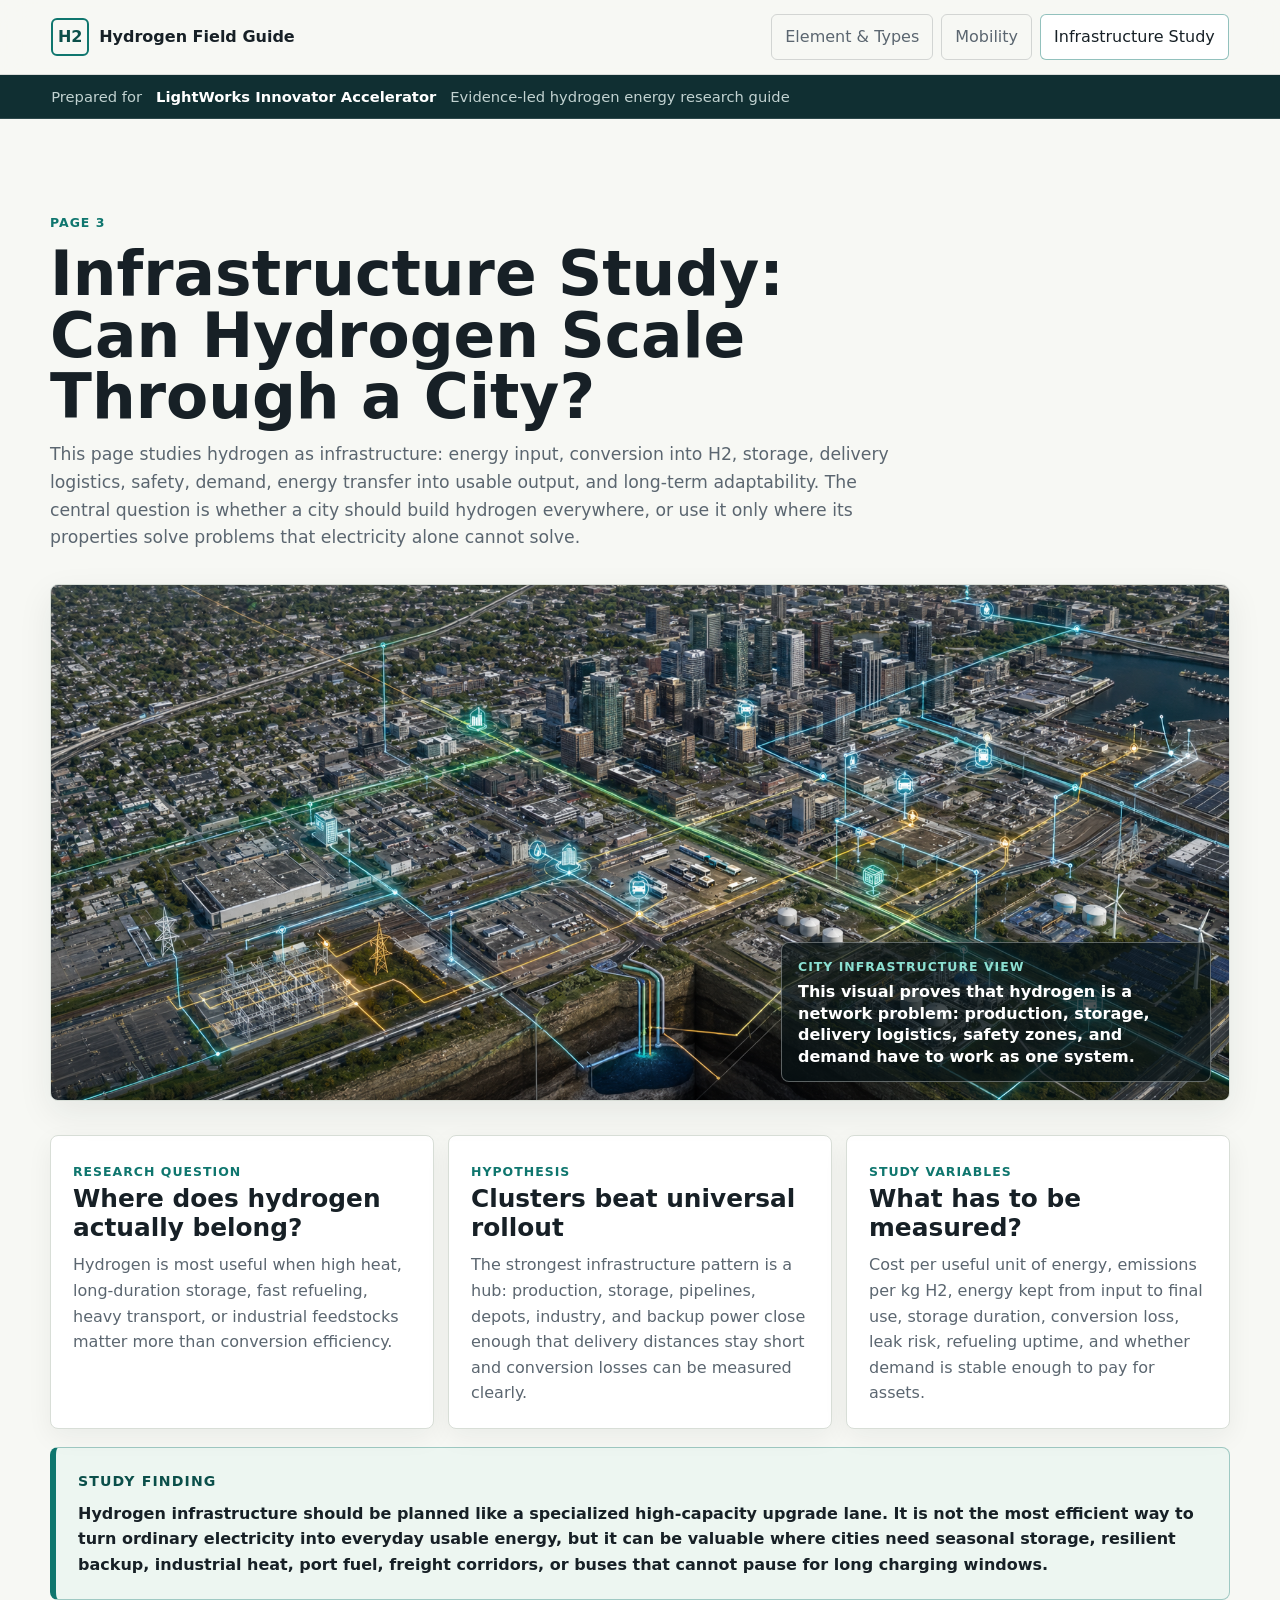
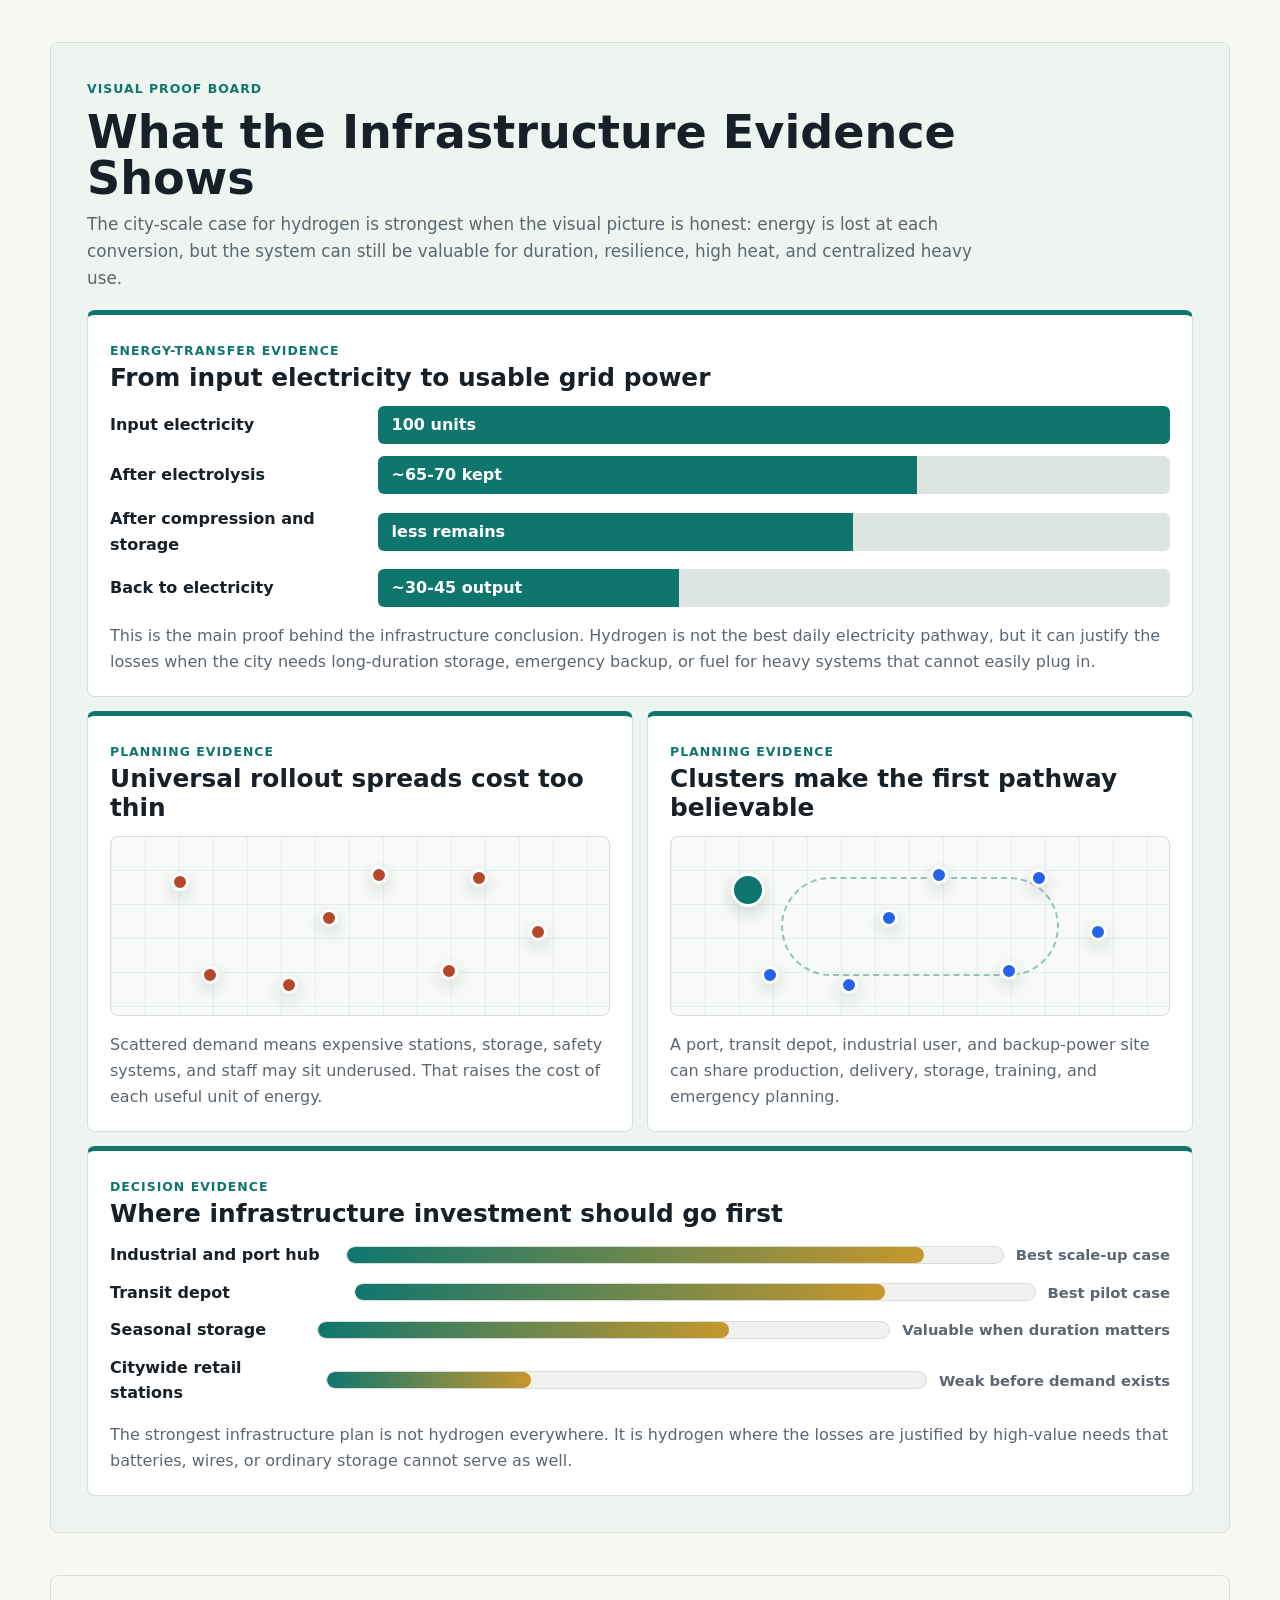
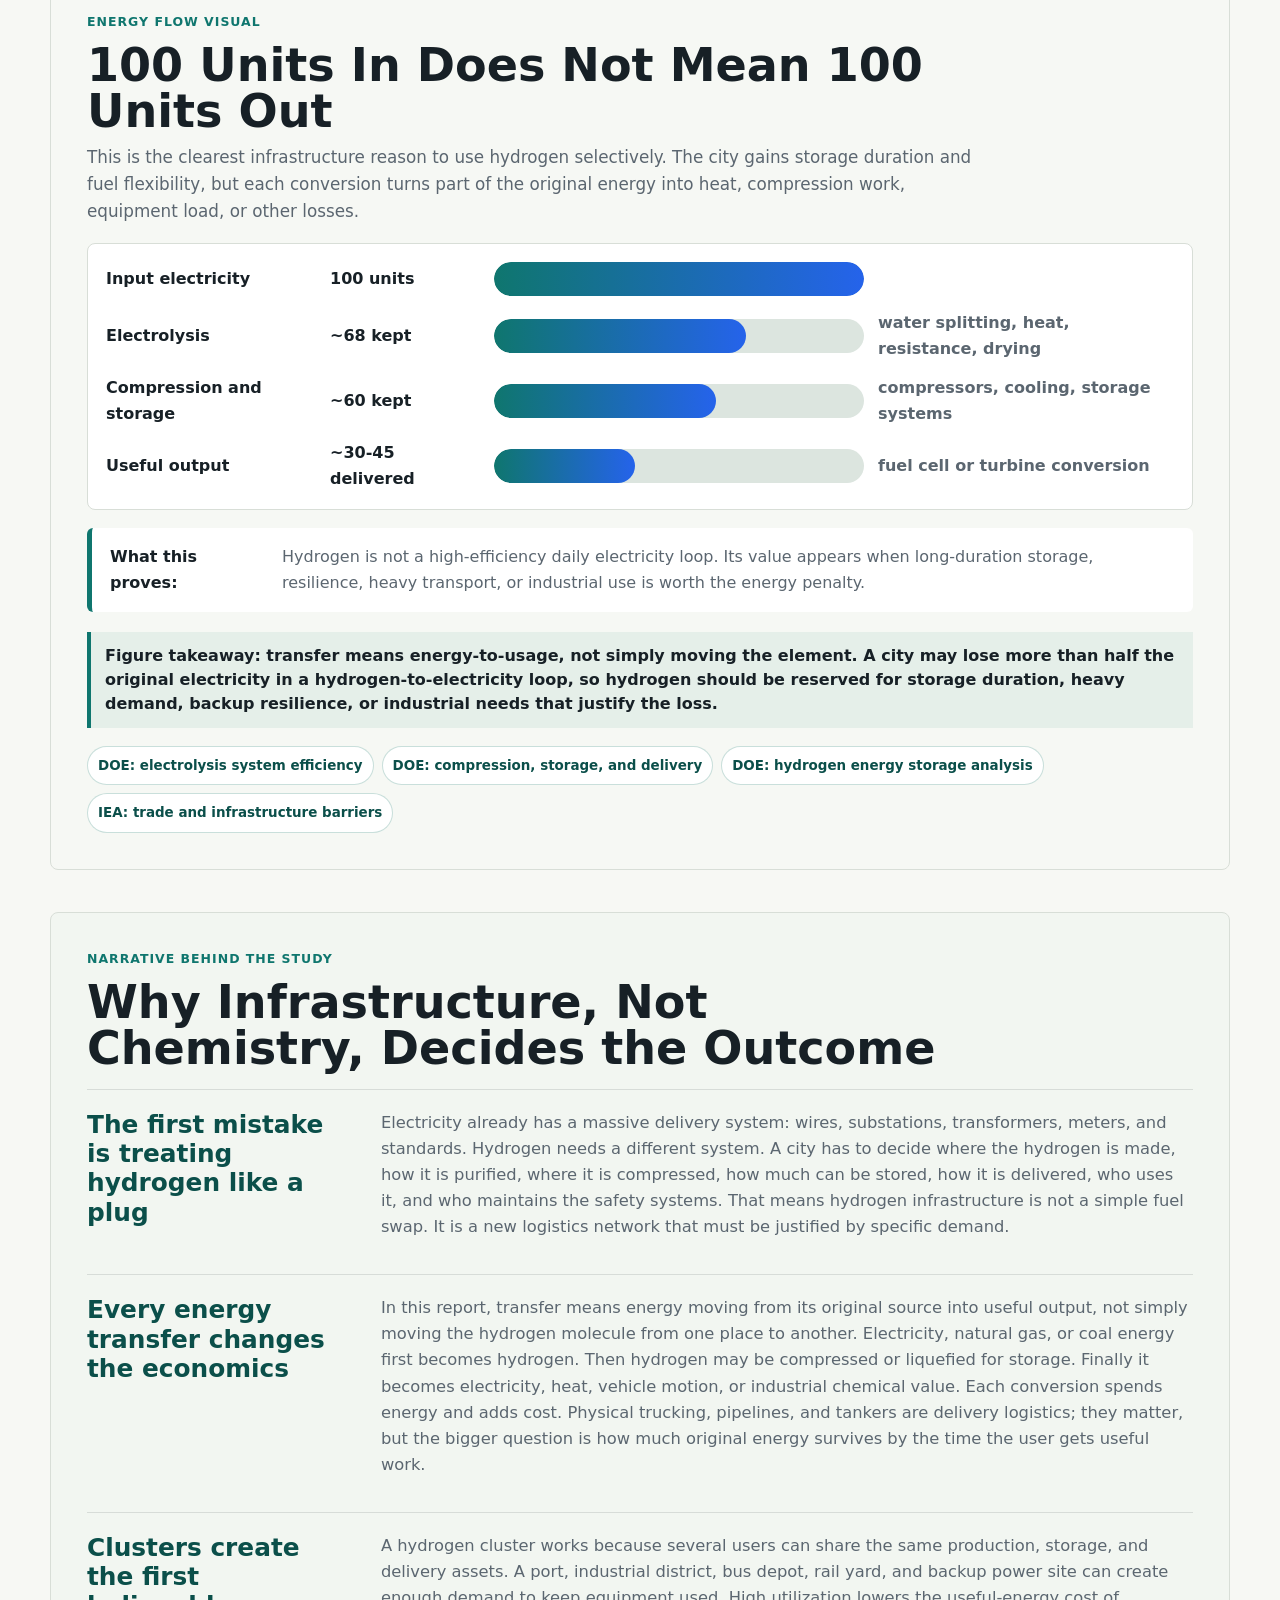
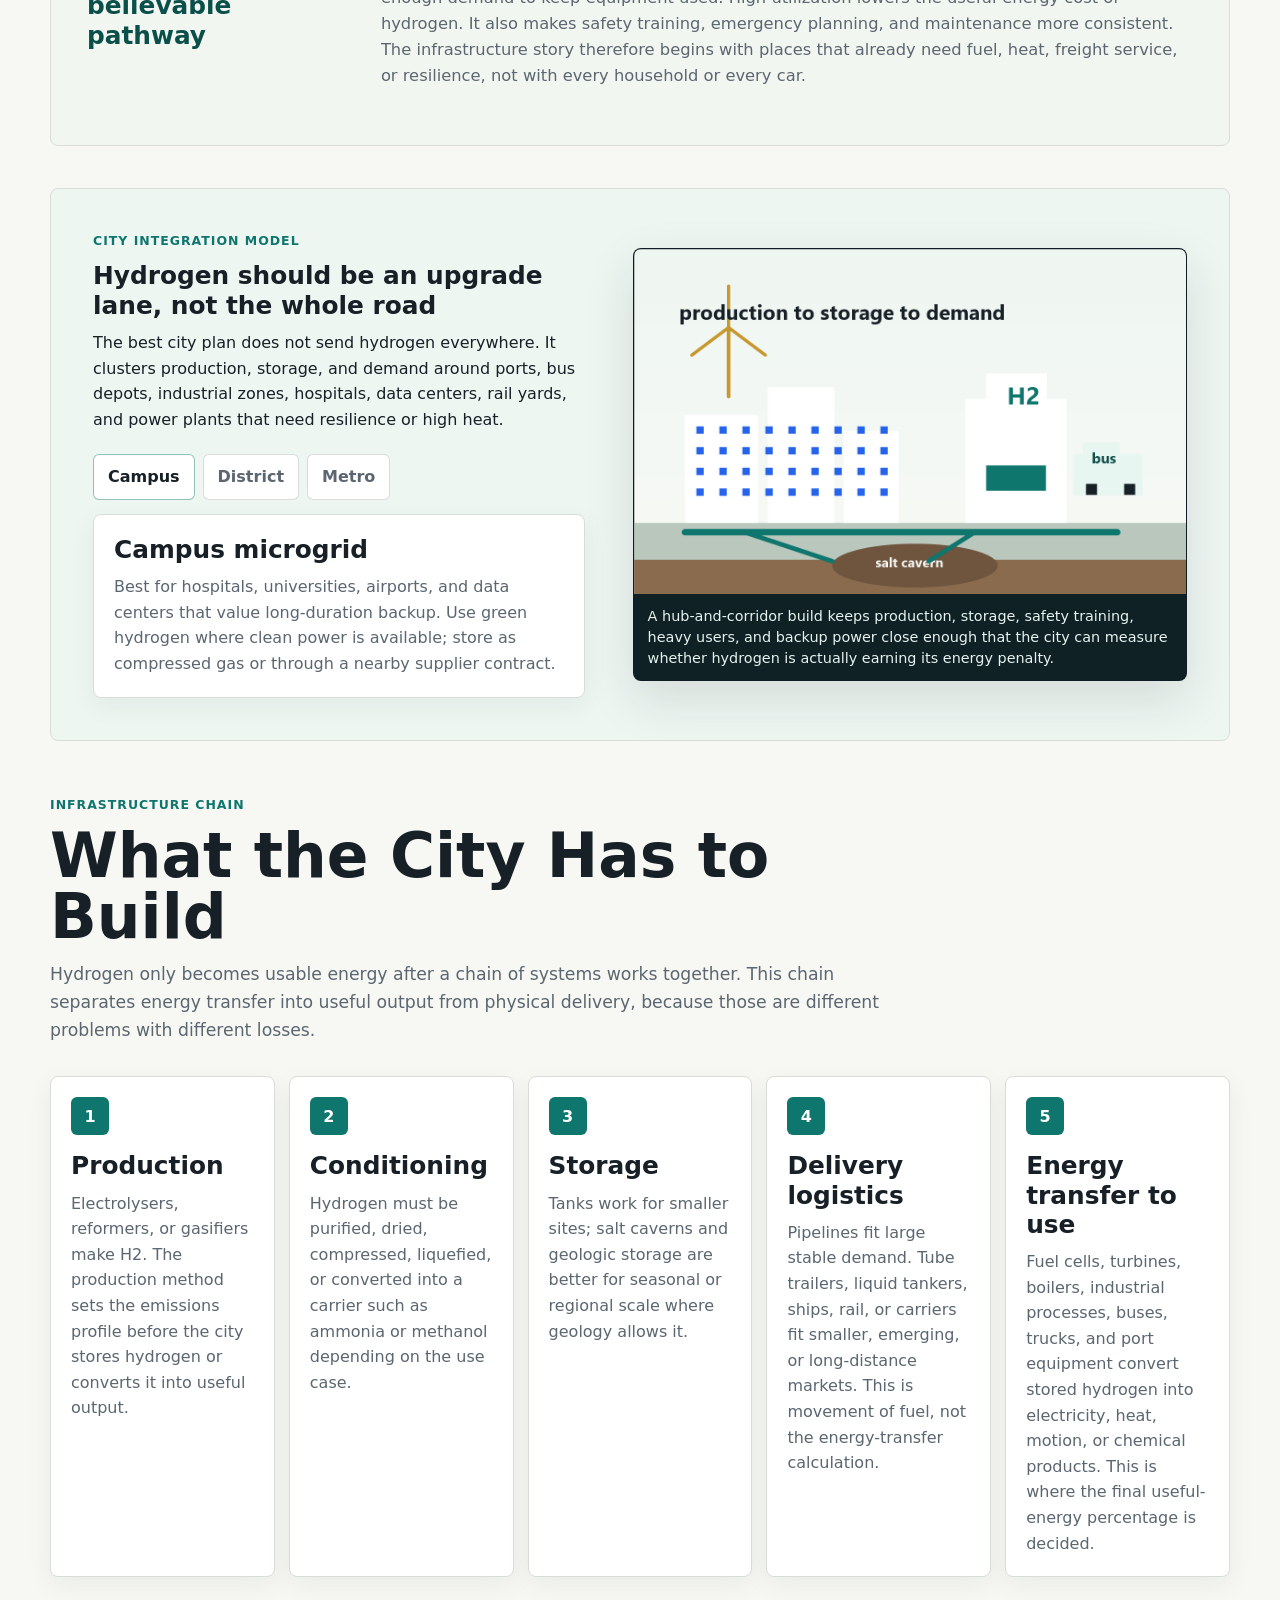
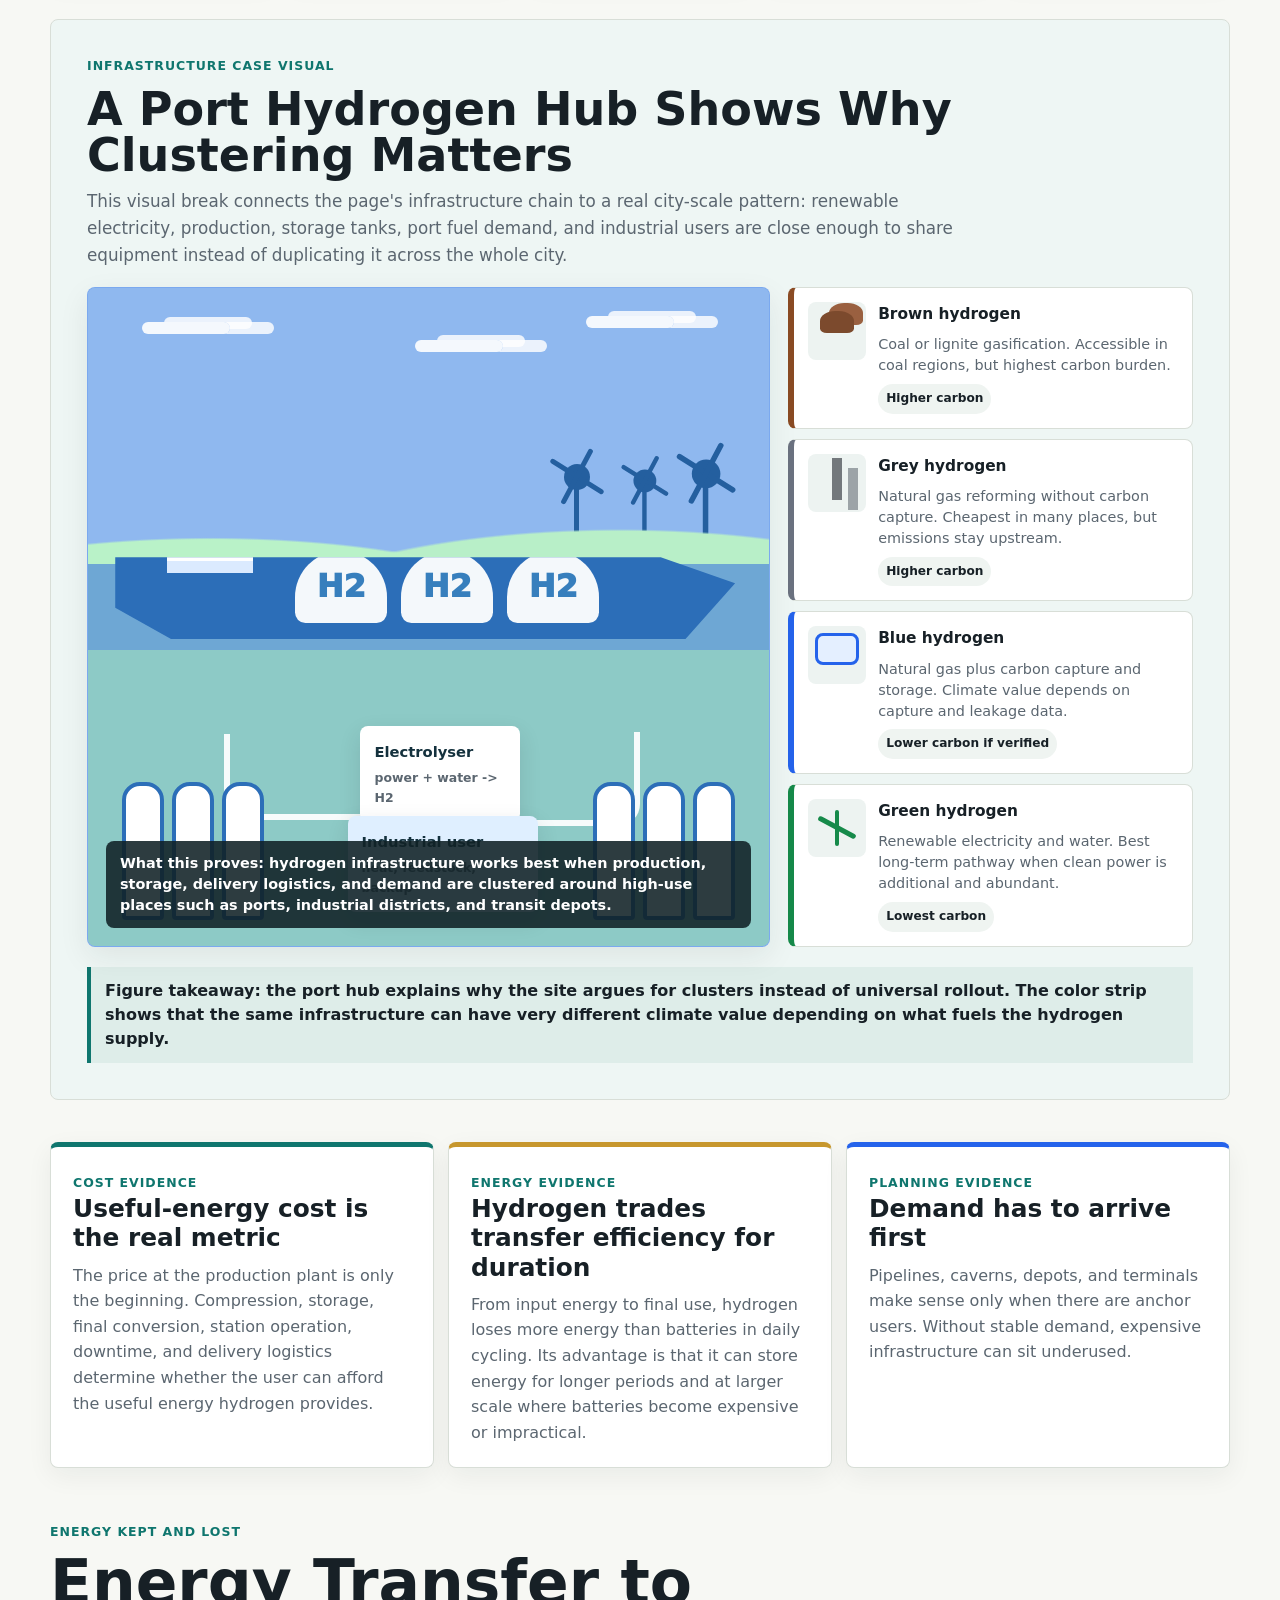
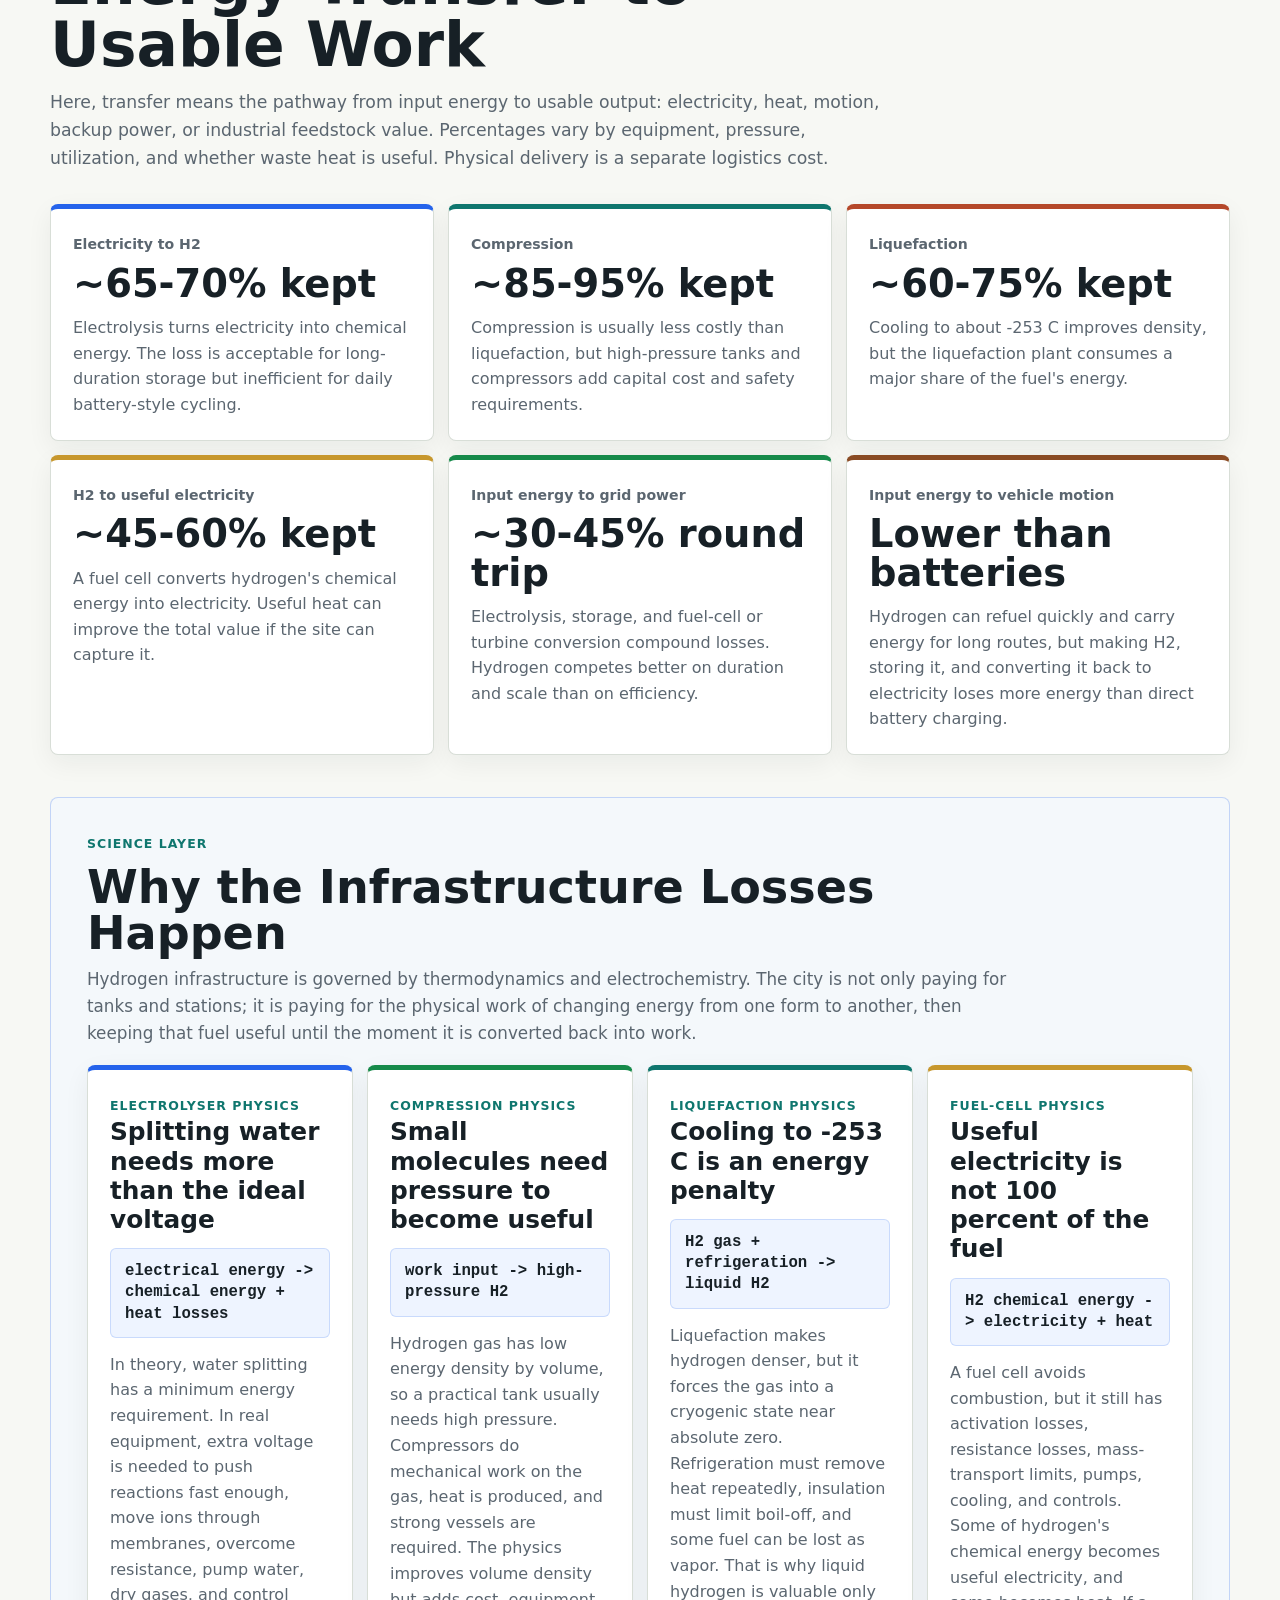
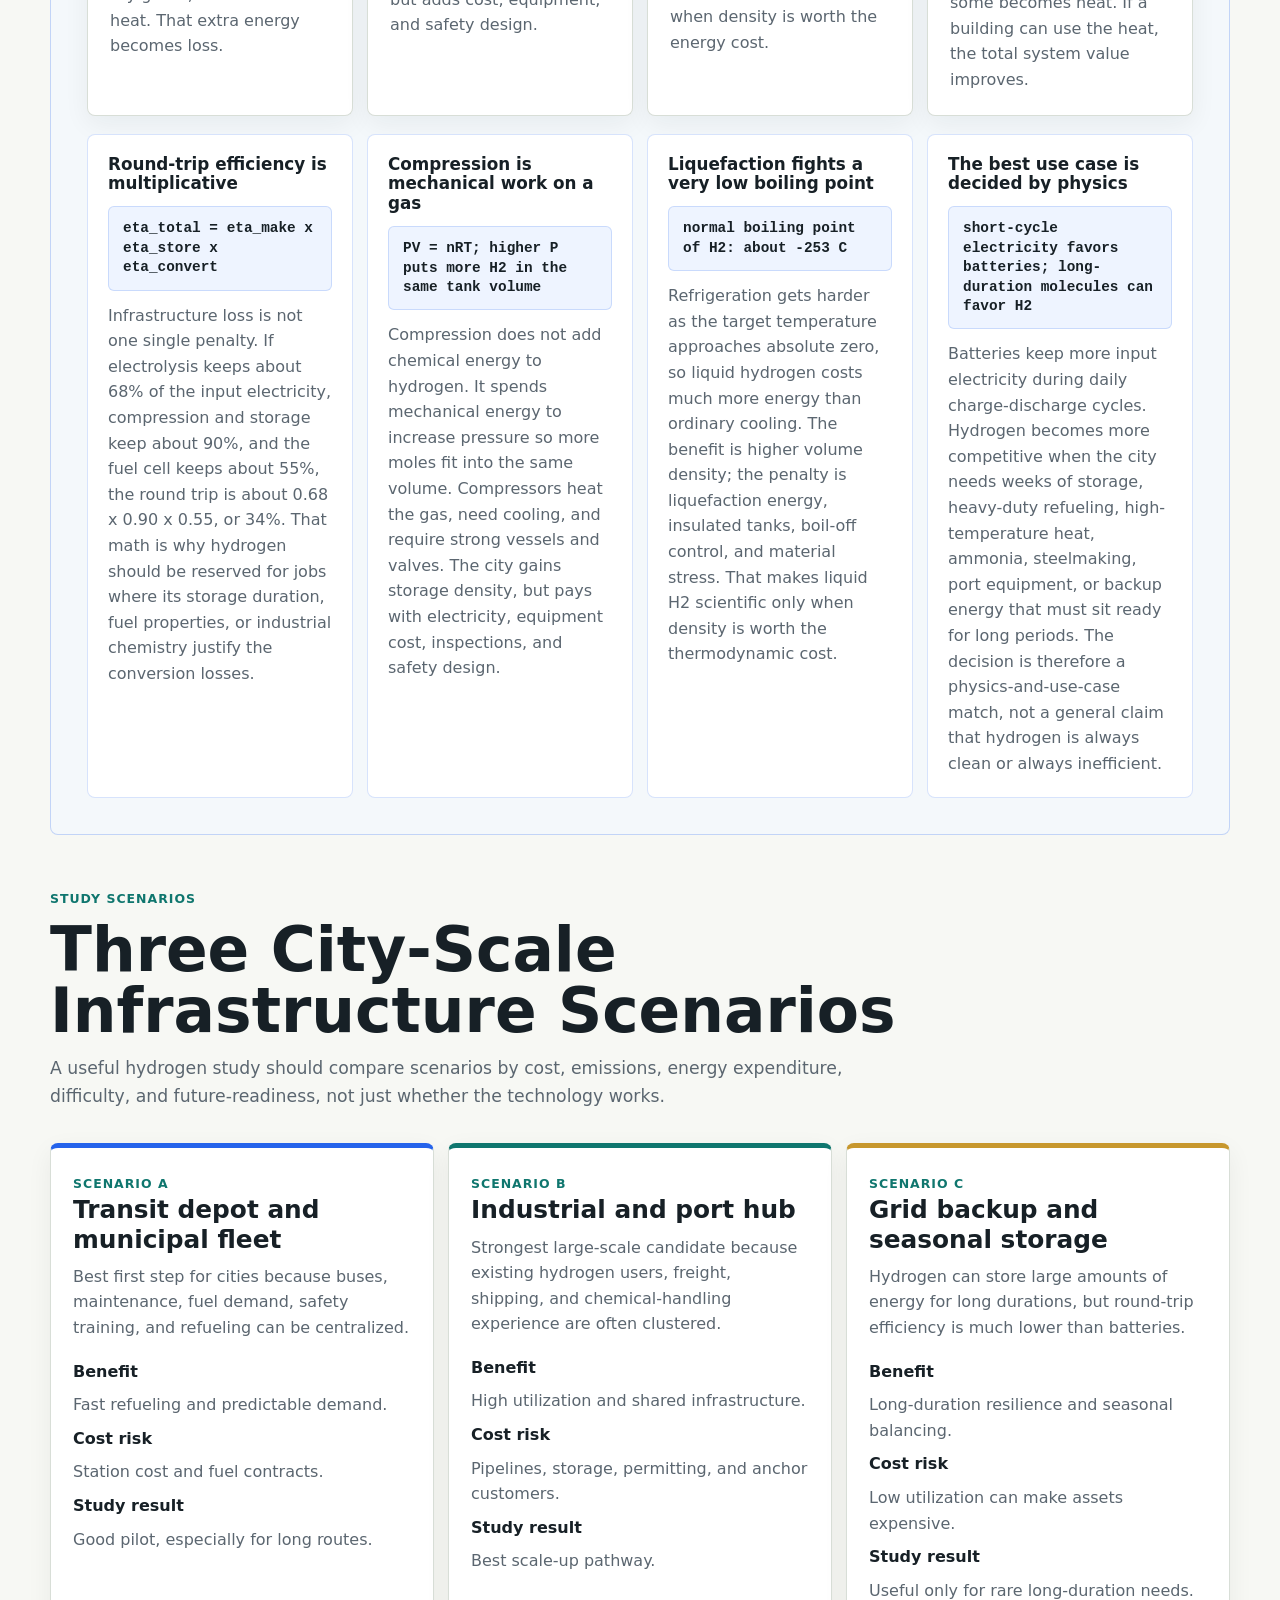
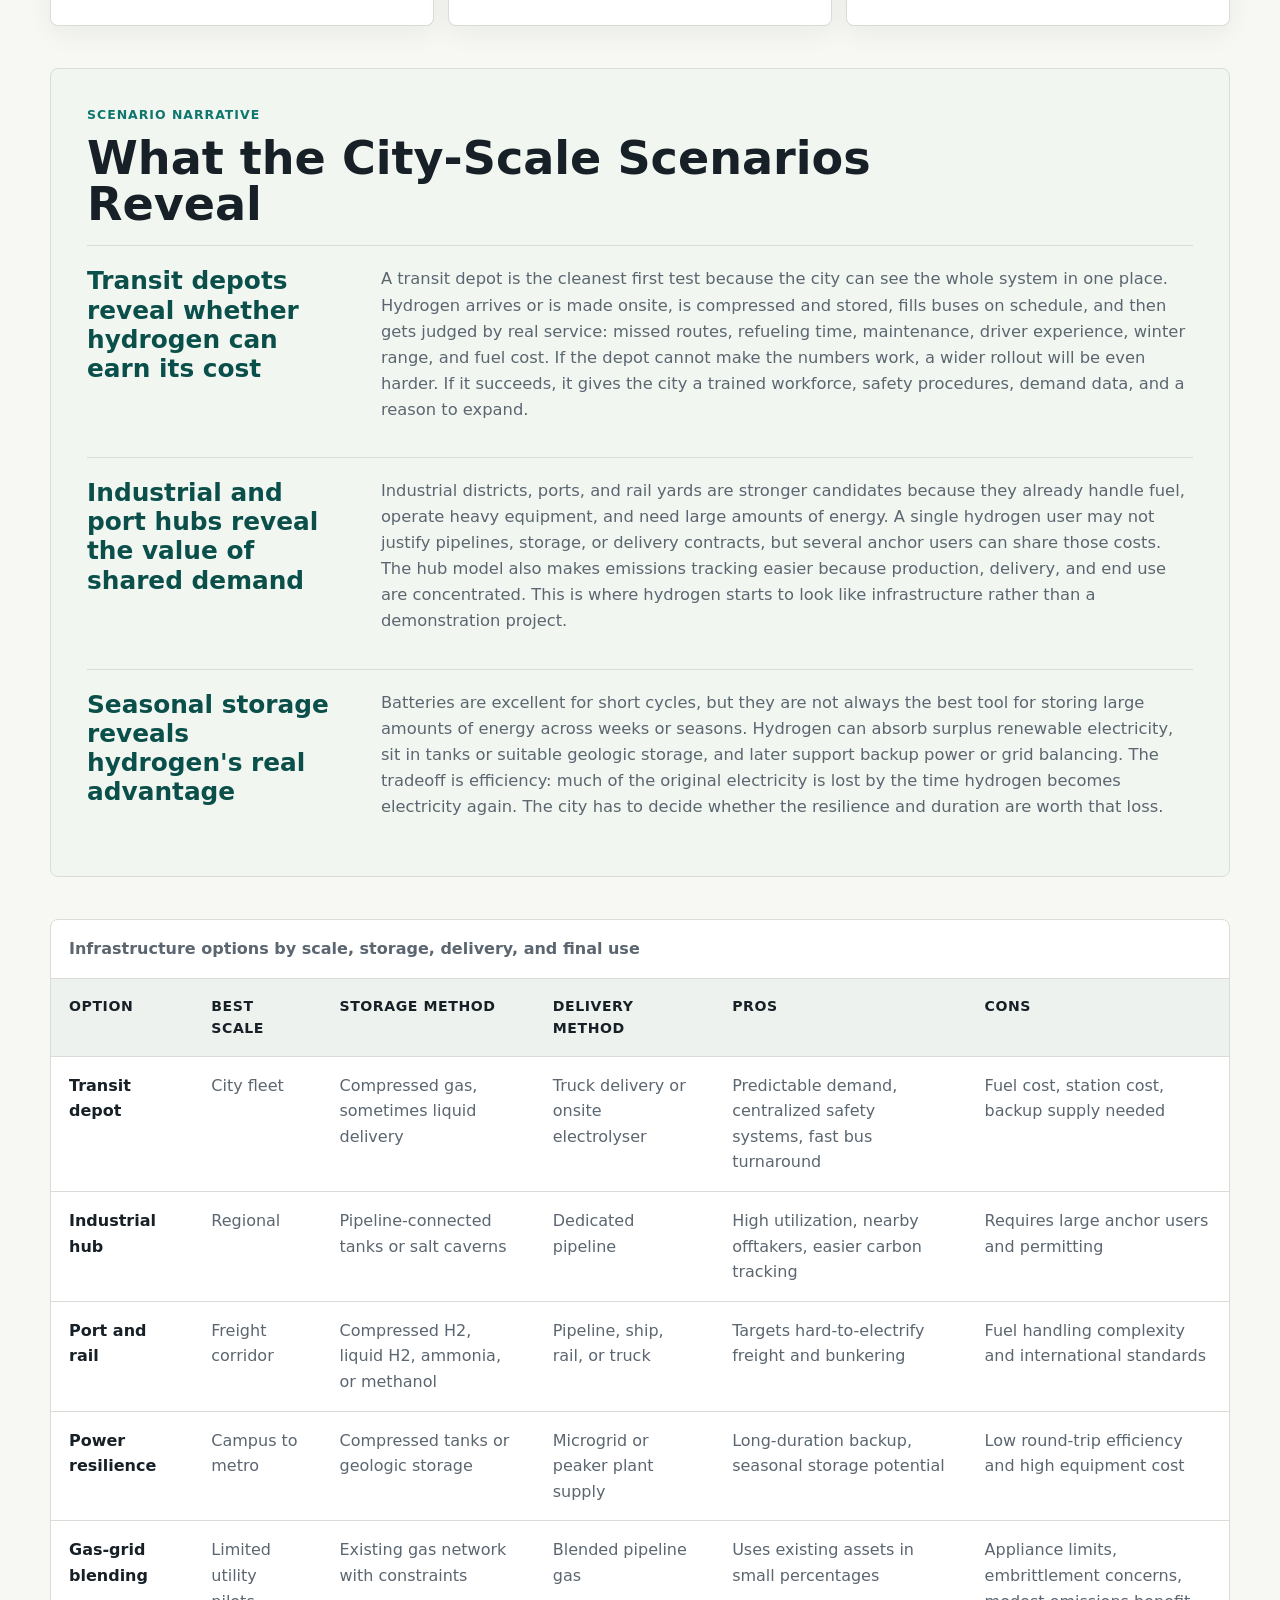
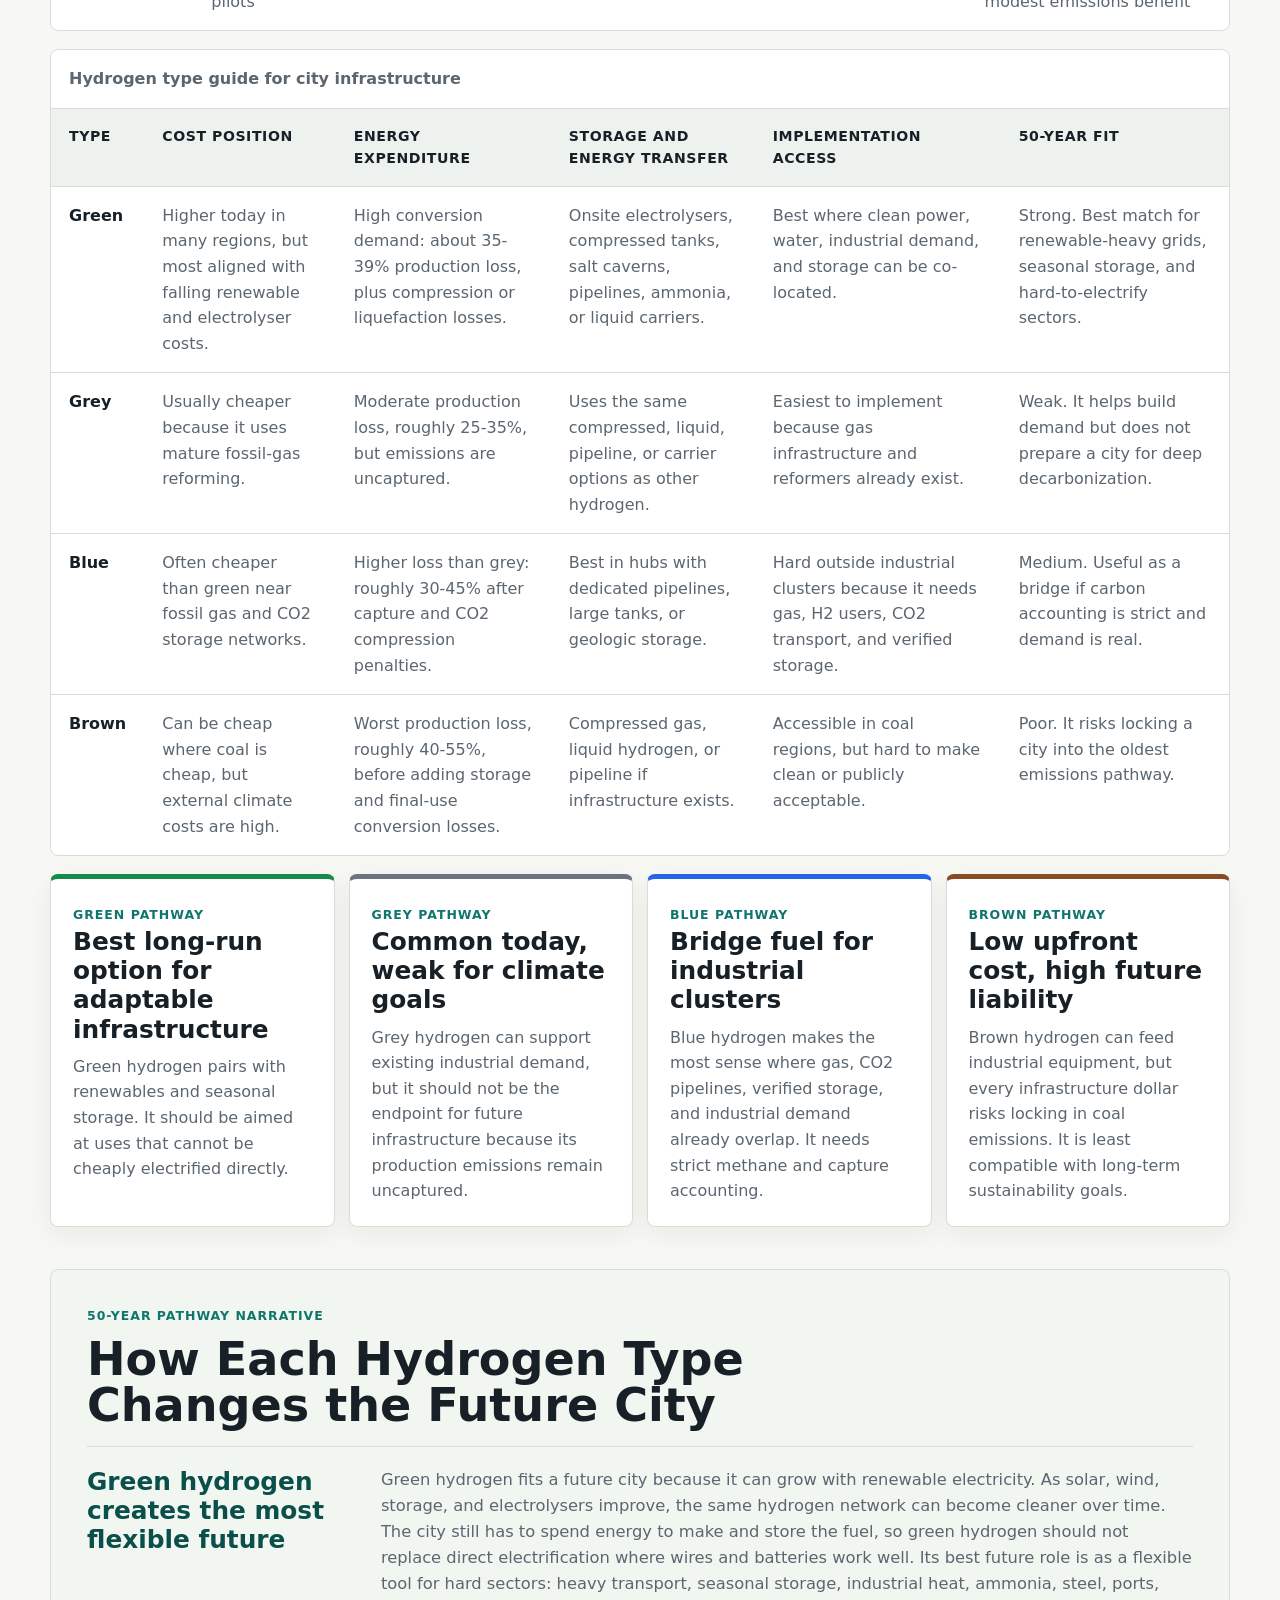
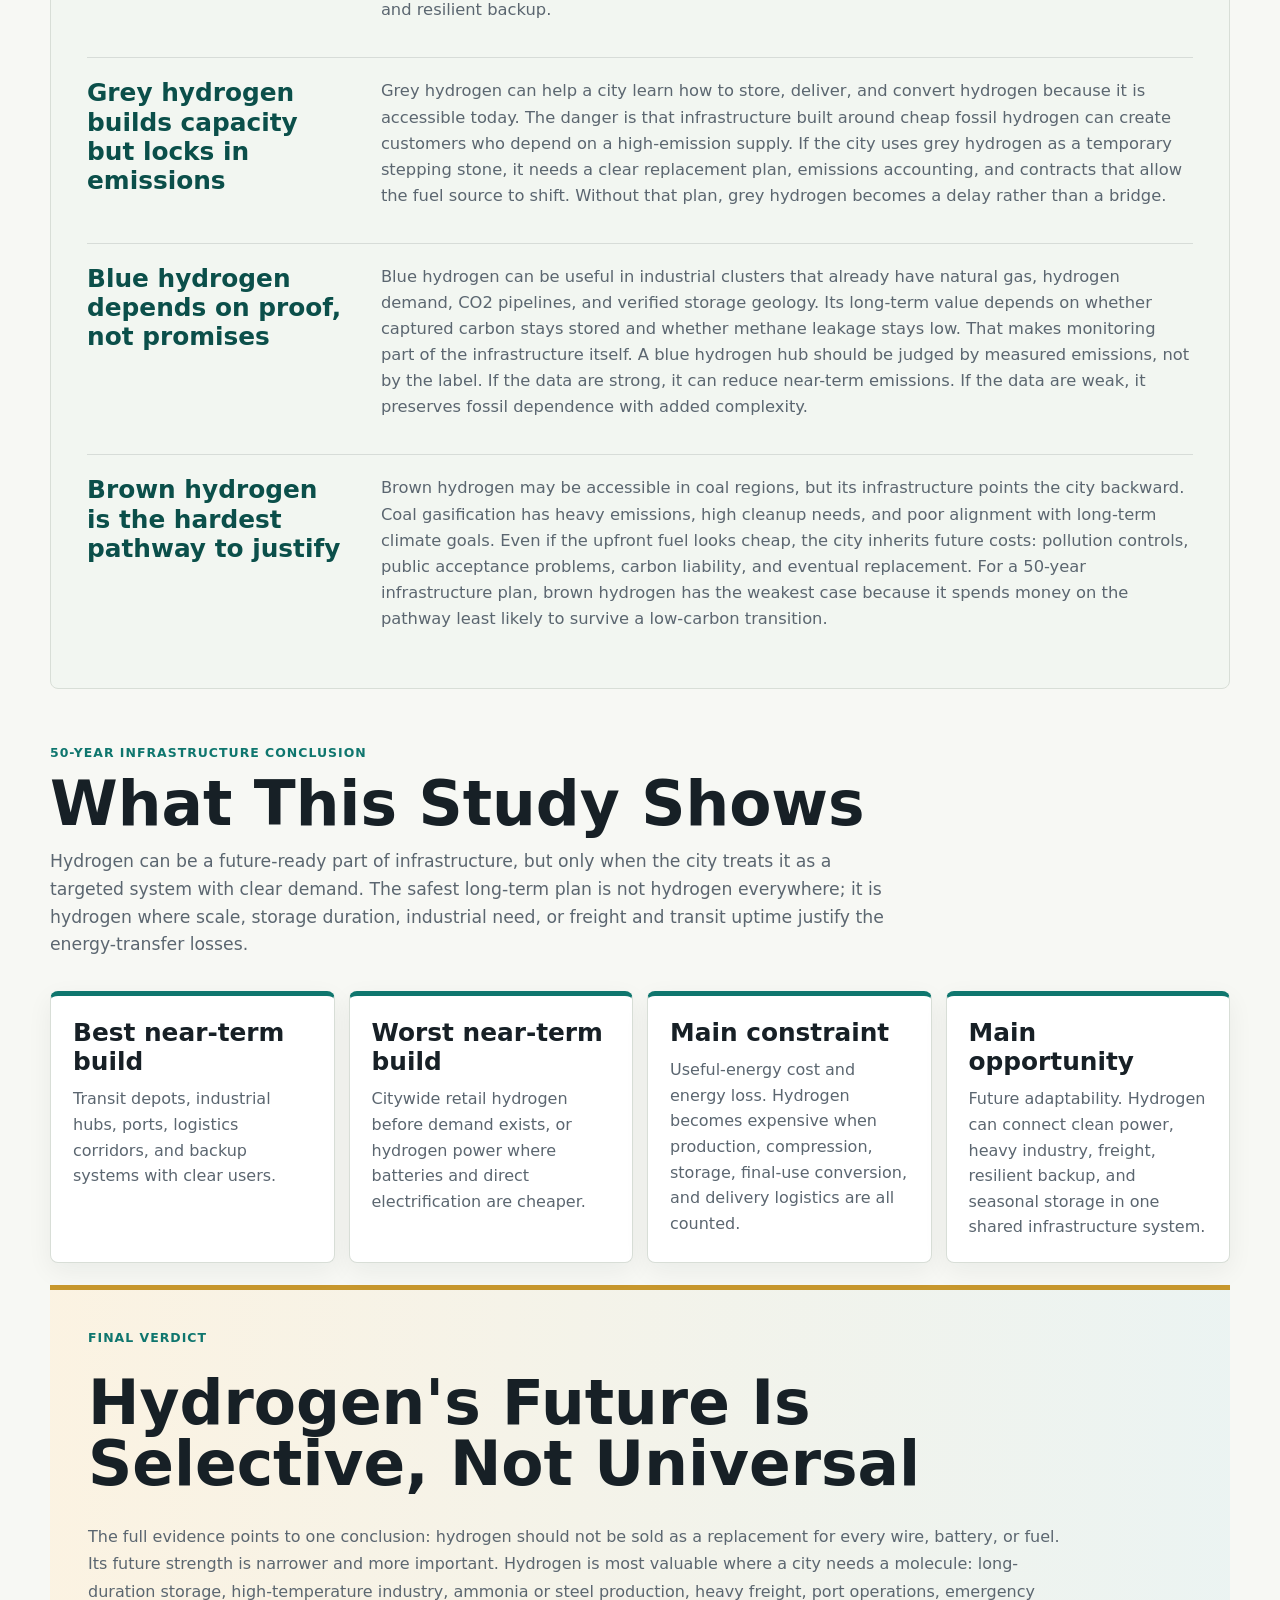
==== infrastructure.html @ a3685b8b "Add files via upload" ====
﻿<!doctype html>
<html lang="en">
  <head>
    <meta charset="utf-8">
    <meta name="viewport" content="width=device-width, initial-scale=1">
    <title>Hydrogen Energy Field Guide | Infrastructure Study</title>
    <link rel="stylesheet" href="styles.css">
  </head>
  <body>
    <header class="site-header" aria-label="Primary">
      <a class="brand" href="index.html" aria-label="Hydrogen Energy Field Guide">
        <span class="brand-mark">H2</span>
        <span>Hydrogen Field Guide</span>
      </a>
      <nav class="site-nav" aria-label="Pages">
        <a class="nav-button" href="index.html">Element &amp; Types</a>
        <a class="nav-button" href="mobility.html">Mobility</a>
        <a class="nav-button active" href="infrastructure.html" aria-current="page">Infrastructure Study</a>
      </nav>
    </header>
    <aside class="program-strip" aria-label="Program context">
      <span>Prepared for</span>
      <strong>LightWorks Innovator Accelerator</strong>
      <span>Evidence-led hydrogen energy research guide</span>
    </aside>
    <main>
<section class="page-section active standalone" id="infrastructure" aria-labelledby="infrastructure-title">
        <div class="section-heading">
          <p class="eyebrow">Page 3</p>
          <h2 id="infrastructure-title">Infrastructure Study: Can Hydrogen Scale Through a City?</h2>
          <p>
            This page studies hydrogen as infrastructure: energy input, conversion into H2, storage, delivery logistics, safety, demand, energy transfer into usable output, and long-term adaptability. The central question is whether a city should build hydrogen everywhere, or use it only where its properties solve problems that electricity alone cannot solve.
          </p>
        </div>

        <figure class="infrastructure-picture-header">
          <img src="assets/city-energy-gis-header.png" alt="Aerial city energy infrastructure map with GIS-style overlays showing power lines, hydrogen corridors, storage tanks, transit routes, substations, and underground storage.">
          <figcaption>
            <span>City infrastructure view</span>
            <strong>This visual proves that hydrogen is a network problem: production, storage, delivery logistics, safety zones, and demand have to work as one system.</strong>
          </figcaption>
        </figure>

        <div class="study-frame">
          <article>
            <span class="card-kicker">Research question</span>
            <h3>Where does hydrogen actually belong?</h3>
            <p>Hydrogen is most useful when high heat, long-duration storage, fast refueling, heavy transport, or industrial feedstocks matter more than conversion efficiency.</p>
          </article>
          <article>
            <span class="card-kicker">Hypothesis</span>
            <h3>Clusters beat universal rollout</h3>
            <p>The strongest infrastructure pattern is a hub: production, storage, pipelines, depots, industry, and backup power close enough that delivery distances stay short and conversion losses can be measured clearly.</p>
          </article>
          <article>
            <span class="card-kicker">Study variables</span>
            <h3>What has to be measured?</h3>
            <p>Cost per useful unit of energy, emissions per kg H2, energy kept from input to final use, storage duration, conversion loss, leak risk, refueling uptime, and whether demand is stable enough to pay for assets.</p>
          </article>
        </div>

        <div class="study-finding">
          <strong>Study finding</strong>
          <p>
            Hydrogen infrastructure should be planned like a specialized high-capacity upgrade lane. It is not the most efficient way to turn ordinary electricity into everyday usable energy, but it can be valuable where cities need seasonal storage, resilient backup, industrial heat, port fuel, freight corridors, or buses that cannot pause for long charging windows.
          </p>
        </div>

        <div class="visual-report">
          <div class="visual-heading">
            <p class="eyebrow">Visual proof board</p>
            <h2>What the Infrastructure Evidence Shows</h2>
            <p>
              The city-scale case for hydrogen is strongest when the visual picture is honest: energy is lost at each conversion, but the system can still be valuable for duration, resilience, high heat, and centralized heavy use.
            </p>
          </div>
          <div class="visual-grid">
            <article class="visual-card wide">
              <span class="card-kicker">Energy-transfer evidence</span>
              <h3>From input electricity to usable grid power</h3>
              <div class="waterfall-visual" aria-label="Hydrogen energy transfer waterfall">
                <div class="waterfall-step" style="--value: 100%"><span>Input electricity</span><strong>100 units</strong></div>
                <div class="waterfall-step" style="--value: 68%"><span>After electrolysis</span><strong>~65-70 kept</strong></div>
                <div class="waterfall-step" style="--value: 60%"><span>After compression and storage</span><strong>less remains</strong></div>
                <div class="waterfall-step" style="--value: 38%"><span>Back to electricity</span><strong>~30-45 output</strong></div>
              </div>
              <p>
                This is the main proof behind the infrastructure conclusion. Hydrogen is not the best daily electricity pathway, but it can justify the losses when the city needs long-duration storage, emergency backup, or fuel for heavy systems that cannot easily plug in.
              </p>
            </article>
            <article class="visual-card">
              <span class="card-kicker">Planning evidence</span>
              <h3>Universal rollout spreads cost too thin</h3>
              <div class="city-map-visual universal" aria-label="Universal hydrogen rollout diagram">
                <span></span><span></span><span></span><span></span><span></span><span></span><span></span><span></span>
              </div>
              <p>
                Scattered demand means expensive stations, storage, safety systems, and staff may sit underused. That raises the cost of each useful unit of energy.
              </p>
            </article>
            <article class="visual-card">
              <span class="card-kicker">Planning evidence</span>
              <h3>Clusters make the first pathway believable</h3>
              <div class="city-map-visual hubbed" aria-label="Hydrogen cluster rollout diagram">
                <span class="hub"></span><span></span><span></span><span></span><span></span><span></span><span></span><span></span>
              </div>
              <p>
                A port, transit depot, industrial user, and backup-power site can share production, delivery, storage, training, and emergency planning.
              </p>
            </article>
            <article class="visual-card wide">
              <span class="card-kicker">Decision evidence</span>
              <h3>Where infrastructure investment should go first</h3>
              <div class="fit-bars" aria-label="Hydrogen infrastructure fit by use case">
                <div class="fit-bar" style="--value: 88%"><span>Industrial and port hub</span><div><i></i></div><strong>Best scale-up case</strong></div>
                <div class="fit-bar" style="--value: 78%"><span>Transit depot</span><div><i></i></div><strong>Best pilot case</strong></div>
                <div class="fit-bar" style="--value: 72%"><span>Seasonal storage</span><div><i></i></div><strong>Valuable when duration matters</strong></div>
                <div class="fit-bar" style="--value: 34%"><span>Citywide retail stations</span><div><i></i></div><strong>Weak before demand exists</strong></div>
              </div>
              <p>
                The strongest infrastructure plan is not hydrogen everywhere. It is hydrogen where the losses are justified by high-value needs that batteries, wires, or ordinary storage cannot serve as well.
              </p>
            </article>
          </div>
        </div>

        <div class="sankey-section">
          <div class="visual-heading">
            <p class="eyebrow">Energy flow visual</p>
            <h2>100 Units In Does Not Mean 100 Units Out</h2>
            <p>
              This is the clearest infrastructure reason to use hydrogen selectively. The city gains storage duration and fuel flexibility, but each conversion turns part of the original energy into heat, compression work, equipment load, or other losses.
            </p>
          </div>
          <div class="sankey-visual" aria-label="Sankey-style energy flow from input electricity to final useful output">
            <div class="sankey-stage" style="--kept: 100%">
              <span>Input electricity</span>
              <strong>100 units</strong>
              <i></i>
            </div>
            <div class="sankey-stage" style="--kept: 68%">
              <span>Electrolysis</span>
              <strong>~68 kept</strong>
              <i></i>
              <em>water splitting, heat, resistance, drying</em>
            </div>
            <div class="sankey-stage" style="--kept: 60%">
              <span>Compression and storage</span>
              <strong>~60 kept</strong>
              <i></i>
              <em>compressors, cooling, storage systems</em>
            </div>
            <div class="sankey-stage" style="--kept: 38%">
              <span>Useful output</span>
              <strong>~30-45 delivered</strong>
              <i></i>
              <em>fuel cell or turbine conversion</em>
            </div>
          </div>
          <div class="sankey-note">
            <strong>What this proves:</strong>
            <span>Hydrogen is not a high-efficiency daily electricity loop. Its value appears when long-duration storage, resilience, heavy transport, or industrial use is worth the energy penalty.</span>
          </div>
          <p class="figure-caption">
            Figure takeaway: transfer means energy-to-usage, not simply moving the element. A city may lose more than half the original electricity in a hydrogen-to-electricity loop, so hydrogen should be reserved for storage duration, heavy demand, backup resilience, or industrial needs that justify the loss.
          </p>
          <div class="evidence-citations" aria-label="Evidence citations for infrastructure energy flow">
            <a href="https://www.energy.gov/cmei/fuels/technical-targets-proton-exchange-membrane-electrolysis">DOE: electrolysis system efficiency</a>
            <a href="https://www.energy.gov/eere/fuelcells/hydrogen-delivery">DOE: compression, storage, and delivery</a>
            <a href="https://www.hydrogen.energy.gov/program-areas/systems-analysis/energy-storage-analysis">DOE: hydrogen energy storage analysis</a>
            <a href="https://www.iea.org/reports/global-hydrogen-review-2025/trade-and-infrastructure">IEA: trade and infrastructure barriers</a>
          </div>
        </div>

        <div class="narrative-block">
          <div class="narrative-heading">
            <p class="eyebrow">Narrative behind the study</p>
            <h2>Why Infrastructure, Not Chemistry, Decides the Outcome</h2>
          </div>
          <article class="narrative-entry">
            <h3>The first mistake is treating hydrogen like a plug</h3>
            <p>
              Electricity already has a massive delivery system: wires, substations, transformers, meters, and standards. Hydrogen needs a different system. A city has to decide where the hydrogen is made, how it is purified, where it is compressed, how much can be stored, how it is delivered, who uses it, and who maintains the safety systems. That means hydrogen infrastructure is not a simple fuel swap. It is a new logistics network that must be justified by specific demand.
            </p>
          </article>
          <article class="narrative-entry">
            <h3>Every energy transfer changes the economics</h3>
            <p>
              In this report, transfer means energy moving from its original source into useful output, not simply moving the hydrogen molecule from one place to another. Electricity, natural gas, or coal energy first becomes hydrogen. Then hydrogen may be compressed or liquefied for storage. Finally it becomes electricity, heat, vehicle motion, or industrial chemical value. Each conversion spends energy and adds cost. Physical trucking, pipelines, and tankers are delivery logistics; they matter, but the bigger question is how much original energy survives by the time the user gets useful work.
            </p>
          </article>
          <article class="narrative-entry">
            <h3>Clusters create the first believable pathway</h3>
            <p>
              A hydrogen cluster works because several users can share the same production, storage, and delivery assets. A port, industrial district, bus depot, rail yard, and backup power site can create enough demand to keep equipment used. High utilization lowers the useful-energy cost of hydrogen. It also makes safety training, emergency planning, and maintenance more consistent. The infrastructure story therefore begins with places that already need fuel, heat, freight service, or resilience, not with every household or every car.
            </p>
          </article>
        </div>

        <div class="split-band">
          <div>
            <p class="eyebrow">City integration model</p>
            <h3>Hydrogen should be an upgrade lane, not the whole road</h3>
            <p>
              The best city plan does not send hydrogen everywhere. It clusters production, storage, and demand around ports, bus depots, industrial zones, hospitals, data centers, rail yards, and power plants that need resilience or high heat.
            </p>
            <div class="planner-controls" role="group" aria-label="Infrastructure scale">
              <button class="scenario-button active" type="button" data-scenario="campus">Campus</button>
              <button class="scenario-button" type="button" data-scenario="district">District</button>
              <button class="scenario-button" type="button" data-scenario="metro">Metro</button>
            </div>
            <article class="scenario-card" aria-live="polite">
              <h3 id="scenario-title">Campus microgrid</h3>
              <p id="scenario-copy">Best for hospitals, universities, airports, and data centers that value long-duration backup. Use green hydrogen where clean power is available; store as compressed gas or through a nearby supplier contract.</p>
            </article>
          </div>
          <figure class="media-panel">
            <img src="assets/infrastructure-flow.png" alt="Illustrated city hydrogen infrastructure with pipelines, storage cavern, transit depot, and microgrid">
            <figcaption>
              A hub-and-corridor build keeps production, storage, safety training, heavy users, and backup power close enough that the city can measure whether hydrogen is actually earning its energy penalty.
            </figcaption>
          </figure>
        </div>

        <div class="section-heading compact">
          <p class="eyebrow">Infrastructure chain</p>
          <h2>What the City Has to Build</h2>
          <p>
            Hydrogen only becomes usable energy after a chain of systems works together. This chain separates energy transfer into useful output from physical delivery, because those are different problems with different losses.
          </p>
        </div>

        <div class="infrastructure-chain">
          <article>
            <span>1</span>
            <h3>Production</h3>
            <p>Electrolysers, reformers, or gasifiers make H2. The production method sets the emissions profile before the city stores hydrogen or converts it into useful output.</p>
          </article>
          <article>
            <span>2</span>
            <h3>Conditioning</h3>
            <p>Hydrogen must be purified, dried, compressed, liquefied, or converted into a carrier such as ammonia or methanol depending on the use case.</p>
          </article>
          <article>
            <span>3</span>
            <h3>Storage</h3>
            <p>Tanks work for smaller sites; salt caverns and geologic storage are better for seasonal or regional scale where geology allows it.</p>
          </article>
          <article>
            <span>4</span>
            <h3>Delivery logistics</h3>
            <p>Pipelines fit large stable demand. Tube trailers, liquid tankers, ships, rail, or carriers fit smaller, emerging, or long-distance markets. This is movement of fuel, not the energy-transfer calculation.</p>
          </article>
          <article>
            <span>5</span>
            <h3>Energy transfer to use</h3>
            <p>Fuel cells, turbines, boilers, industrial processes, buses, trucks, and port equipment convert stored hydrogen into electricity, heat, motion, or chemical products. This is where the final useful-energy percentage is decided.</p>
          </article>
        </div>

        <div class="infrastructure-visual-break" aria-labelledby="hub-visual-title">
          <div class="visual-heading">
            <p class="eyebrow">Infrastructure case visual</p>
            <h2 id="hub-visual-title">A Port Hydrogen Hub Shows Why Clustering Matters</h2>
            <p>
              This visual break connects the page's infrastructure chain to a real city-scale pattern: renewable electricity, production, storage tanks, port fuel demand, and industrial users are close enough to share equipment instead of duplicating it across the whole city.
            </p>
          </div>
          <div class="hub-visual-grid">
            <figure class="hydrogen-port-diagram" aria-label="Port hydrogen hub with wind power, ship tanks, storage, electrolyser, pipelines, and industrial demand">
              <div class="hub-sky">
                <span class="cloud cloud-one"></span>
                <span class="cloud cloud-two"></span>
                <span class="cloud cloud-three"></span>
                <span class="wind-turbine turbine-one"><i></i></span>
                <span class="wind-turbine turbine-two"><i></i></span>
                <span class="wind-turbine turbine-three"><i></i></span>
              </div>
              <div class="hub-hills"></div>
              <div class="hub-water"></div>
              <div class="hub-ship">
                <span class="ship-cabin"></span>
                <span class="ship-tank">H2</span>
                <span class="ship-tank">H2</span>
                <span class="ship-tank">H2</span>
              </div>
              <div class="hub-ground">
                <span class="hub-pipe pipe-left"></span>
                <span class="hub-pipe pipe-right"></span>
                <span class="electrolyser-block"><strong>Electrolyser</strong><em>power + water -> H2</em></span>
                <span class="storage-bank storage-left"><i></i><i></i><i></i></span>
                <span class="storage-bank storage-right"><i></i><i></i><i></i></span>
                <span class="industry-block"><strong>Industrial user</strong><em>heat, feedstock, backup</em></span>
              </div>
              <figcaption>
                What this proves: hydrogen infrastructure works best when production, storage, delivery logistics, and demand are clustered around high-use places such as ports, industrial districts, and transit depots.
              </figcaption>
            </figure>

            <div class="hydrogen-pathway-strip" aria-label="Brown, grey, blue, and green hydrogen source and carbon pathway comparison">
              <div class="pathway-card pathway-brown-mini">
                <span class="mini-icon coal-icon"></span>
                <strong>Brown hydrogen</strong>
                <p>Coal or lignite gasification. Accessible in coal regions, but highest carbon burden.</p>
                <em>Higher carbon</em>
              </div>
              <div class="pathway-card pathway-grey-mini">
                <span class="mini-icon gas-icon"></span>
                <strong>Grey hydrogen</strong>
                <p>Natural gas reforming without carbon capture. Cheapest in many places, but emissions stay upstream.</p>
                <em>Higher carbon</em>
              </div>
              <div class="pathway-card pathway-blue-mini">
                <span class="mini-icon capture-icon"></span>
                <strong>Blue hydrogen</strong>
                <p>Natural gas plus carbon capture and storage. Climate value depends on capture and leakage data.</p>
                <em>Lower carbon if verified</em>
              </div>
              <div class="pathway-card pathway-green-mini">
                <span class="mini-icon renewable-icon"></span>
                <strong>Green hydrogen</strong>
                <p>Renewable electricity and water. Best long-term pathway when clean power is additional and abundant.</p>
                <em>Lowest carbon</em>
              </div>
            </div>
          </div>
          <p class="figure-caption">
            Figure takeaway: the port hub explains why the site argues for clusters instead of universal rollout. The color strip shows that the same infrastructure can have very different climate value depending on what fuels the hydrogen supply.
          </p>
        </div>

        <div class="evidence-strip">
          <article>
            <span class="card-kicker">Cost evidence</span>
            <h3>Useful-energy cost is the real metric</h3>
            <p>The price at the production plant is only the beginning. Compression, storage, final conversion, station operation, downtime, and delivery logistics determine whether the user can afford the useful energy hydrogen provides.</p>
          </article>
          <article>
            <span class="card-kicker">Energy evidence</span>
            <h3>Hydrogen trades transfer efficiency for duration</h3>
            <p>From input energy to final use, hydrogen loses more energy than batteries in daily cycling. Its advantage is that it can store energy for longer periods and at larger scale where batteries become expensive or impractical.</p>
          </article>
          <article>
            <span class="card-kicker">Planning evidence</span>
            <h3>Demand has to arrive first</h3>
            <p>Pipelines, caverns, depots, and terminals make sense only when there are anchor users. Without stable demand, expensive infrastructure can sit underused.</p>
          </article>
        </div>

        <div class="section-heading compact">
          <p class="eyebrow">Energy kept and lost</p>
          <h2>Energy Transfer to Usable Work</h2>
          <p>
            Here, transfer means the pathway from input energy to usable output: electricity, heat, motion, backup power, or industrial feedstock value. Percentages vary by equipment, pressure, utilization, and whether waste heat is useful. Physical delivery is a separate logistics cost.
          </p>
        </div>

        <div class="loss-grid">
          <article class="loss-card">
            <span>Electricity to H2</span>
            <strong>~65-70% kept</strong>
            <p>Electrolysis turns electricity into chemical energy. The loss is acceptable for long-duration storage but inefficient for daily battery-style cycling.</p>
          </article>
          <article class="loss-card">
            <span>Compression</span>
            <strong>~85-95% kept</strong>
            <p>Compression is usually less costly than liquefaction, but high-pressure tanks and compressors add capital cost and safety requirements.</p>
          </article>
          <article class="loss-card">
            <span>Liquefaction</span>
            <strong>~60-75% kept</strong>
            <p>Cooling to about -253 C improves density, but the liquefaction plant consumes a major share of the fuel's energy.</p>
          </article>
          <article class="loss-card">
            <span>H2 to useful electricity</span>
            <strong>~45-60% kept</strong>
            <p>A fuel cell converts hydrogen's chemical energy into electricity. Useful heat can improve the total value if the site can capture it.</p>
          </article>
          <article class="loss-card">
            <span>Input energy to grid power</span>
            <strong>~30-45% round trip</strong>
            <p>Electrolysis, storage, and fuel-cell or turbine conversion compound losses. Hydrogen competes better on duration and scale than on efficiency.</p>
          </article>
          <article class="loss-card">
            <span>Input energy to vehicle motion</span>
            <strong>Lower than batteries</strong>
            <p>Hydrogen can refuel quickly and carry energy for long routes, but making H2, storing it, and converting it back to electricity loses more energy than direct battery charging.</p>
          </article>
        </div>

        <div class="science-layer">
          <div class="science-heading">
            <p class="eyebrow">Science layer</p>
            <h2>Why the Infrastructure Losses Happen</h2>
            <p>
              Hydrogen infrastructure is governed by thermodynamics and electrochemistry. The city is not only paying for tanks and stations; it is paying for the physical work of changing energy from one form to another, then keeping that fuel useful until the moment it is converted back into work.
            </p>
          </div>
          <div class="science-grid">
            <article class="science-card">
              <span class="card-kicker">Electrolyser physics</span>
              <h3>Splitting water needs more than the ideal voltage</h3>
              <p class="equation">electrical energy -> chemical energy + heat losses</p>
              <p>
                In theory, water splitting has a minimum energy requirement. In real equipment, extra voltage is needed to push reactions fast enough, move ions through membranes, overcome resistance, pump water, dry gases, and control heat. That extra energy becomes loss.
              </p>
            </article>
            <article class="science-card">
              <span class="card-kicker">Compression physics</span>
              <h3>Small molecules need pressure to become useful</h3>
              <p class="equation">work input -> high-pressure H2</p>
              <p>
                Hydrogen gas has low energy density by volume, so a practical tank usually needs high pressure. Compressors do mechanical work on the gas, heat is produced, and strong vessels are required. The physics improves volume density but adds cost, equipment, and safety design.
              </p>
            </article>
            <article class="science-card">
              <span class="card-kicker">Liquefaction physics</span>
              <h3>Cooling to -253 C is an energy penalty</h3>
              <p class="equation">H2 gas + refrigeration -> liquid H2</p>
              <p>
                Liquefaction makes hydrogen denser, but it forces the gas into a cryogenic state near absolute zero. Refrigeration must remove heat repeatedly, insulation must limit boil-off, and some fuel can be lost as vapor. That is why liquid hydrogen is valuable only when density is worth the energy cost.
              </p>
            </article>
            <article class="science-card">
              <span class="card-kicker">Fuel-cell physics</span>
              <h3>Useful electricity is not 100 percent of the fuel</h3>
              <p class="equation">H2 chemical energy -> electricity + heat</p>
              <p>
                A fuel cell avoids combustion, but it still has activation losses, resistance losses, mass-transport limits, pumps, cooling, and controls. Some of hydrogen's chemical energy becomes useful electricity, and some becomes heat. If a building can use the heat, the total system value improves.
              </p>
            </article>
          </div>
          <div class="science-explain" aria-label="Scientific evidence for infrastructure losses">
            <article>
              <h3>Round-trip efficiency is multiplicative</h3>
              <p class="equation">eta_total = eta_make x eta_store x eta_convert</p>
              <p>
                Infrastructure loss is not one single penalty. If electrolysis keeps about 68% of the input electricity, compression and storage keep about 90%, and the fuel cell keeps about 55%, the round trip is about 0.68 x 0.90 x 0.55, or 34%. That math is why hydrogen should be reserved for jobs where its storage duration, fuel properties, or industrial chemistry justify the conversion losses.
              </p>
            </article>
            <article>
              <h3>Compression is mechanical work on a gas</h3>
              <p class="equation">PV = nRT; higher P puts more H2 in the same tank volume</p>
              <p>
                Compression does not add chemical energy to hydrogen. It spends mechanical energy to increase pressure so more moles fit into the same volume. Compressors heat the gas, need cooling, and require strong vessels and valves. The city gains storage density, but pays with electricity, equipment cost, inspections, and safety design.
              </p>
            </article>
            <article>
              <h3>Liquefaction fights a very low boiling point</h3>
              <p class="equation">normal boiling point of H2: about -253 C</p>
              <p>
                Refrigeration gets harder as the target temperature approaches absolute zero, so liquid hydrogen costs much more energy than ordinary cooling. The benefit is higher volume density; the penalty is liquefaction energy, insulated tanks, boil-off control, and material stress. That makes liquid H2 scientific only when density is worth the thermodynamic cost.
              </p>
            </article>
            <article>
              <h3>The best use case is decided by physics</h3>
              <p class="equation">short-cycle electricity favors batteries; long-duration molecules can favor H2</p>
              <p>
                Batteries keep more input electricity during daily charge-discharge cycles. Hydrogen becomes more competitive when the city needs weeks of storage, heavy-duty refueling, high-temperature heat, ammonia, steelmaking, port equipment, or backup energy that must sit ready for long periods. The decision is therefore a physics-and-use-case match, not a general claim that hydrogen is always clean or always inefficient.
              </p>
            </article>
          </div>
        </div>

        <div class="section-heading compact">
          <p class="eyebrow">Study scenarios</p>
          <h2>Three City-Scale Infrastructure Scenarios</h2>
          <p>
            A useful hydrogen study should compare scenarios by cost, emissions, energy expenditure, difficulty, and future-readiness, not just whether the technology works.
          </p>
        </div>

        <div class="scenario-study">
          <article>
            <span class="card-kicker">Scenario A</span>
            <h3>Transit depot and municipal fleet</h3>
            <p>Best first step for cities because buses, maintenance, fuel demand, safety training, and refueling can be centralized.</p>
            <dl>
              <dt>Benefit</dt><dd>Fast refueling and predictable demand.</dd>
              <dt>Cost risk</dt><dd>Station cost and fuel contracts.</dd>
              <dt>Study result</dt><dd>Good pilot, especially for long routes.</dd>
            </dl>
          </article>
          <article>
            <span class="card-kicker">Scenario B</span>
            <h3>Industrial and port hub</h3>
            <p>Strongest large-scale candidate because existing hydrogen users, freight, shipping, and chemical-handling experience are often clustered.</p>
            <dl>
              <dt>Benefit</dt><dd>High utilization and shared infrastructure.</dd>
              <dt>Cost risk</dt><dd>Pipelines, storage, permitting, and anchor customers.</dd>
              <dt>Study result</dt><dd>Best scale-up pathway.</dd>
            </dl>
          </article>
          <article>
            <span class="card-kicker">Scenario C</span>
            <h3>Grid backup and seasonal storage</h3>
            <p>Hydrogen can store large amounts of energy for long durations, but round-trip efficiency is much lower than batteries.</p>
            <dl>
              <dt>Benefit</dt><dd>Long-duration resilience and seasonal balancing.</dd>
              <dt>Cost risk</dt><dd>Low utilization can make assets expensive.</dd>
              <dt>Study result</dt><dd>Useful only for rare long-duration needs.</dd>
            </dl>
          </article>
        </div>

        <div class="narrative-block">
          <div class="narrative-heading">
            <p class="eyebrow">Scenario narrative</p>
            <h2>What the City-Scale Scenarios Reveal</h2>
          </div>
          <article class="narrative-entry">
            <h3>Transit depots reveal whether hydrogen can earn its cost</h3>
            <p>
              A transit depot is the cleanest first test because the city can see the whole system in one place. Hydrogen arrives or is made onsite, is compressed and stored, fills buses on schedule, and then gets judged by real service: missed routes, refueling time, maintenance, driver experience, winter range, and fuel cost. If the depot cannot make the numbers work, a wider rollout will be even harder. If it succeeds, it gives the city a trained workforce, safety procedures, demand data, and a reason to expand.
            </p>
          </article>
          <article class="narrative-entry">
            <h3>Industrial and port hubs reveal the value of shared demand</h3>
            <p>
              Industrial districts, ports, and rail yards are stronger candidates because they already handle fuel, operate heavy equipment, and need large amounts of energy. A single hydrogen user may not justify pipelines, storage, or delivery contracts, but several anchor users can share those costs. The hub model also makes emissions tracking easier because production, delivery, and end use are concentrated. This is where hydrogen starts to look like infrastructure rather than a demonstration project.
            </p>
          </article>
          <article class="narrative-entry">
            <h3>Seasonal storage reveals hydrogen's real advantage</h3>
            <p>
              Batteries are excellent for short cycles, but they are not always the best tool for storing large amounts of energy across weeks or seasons. Hydrogen can absorb surplus renewable electricity, sit in tanks or suitable geologic storage, and later support backup power or grid balancing. The tradeoff is efficiency: much of the original electricity is lost by the time hydrogen becomes electricity again. The city has to decide whether the resilience and duration are worth that loss.
            </p>
          </article>
        </div>

        <div class="comparison-table-wrap wide">
          <table class="comparison-table">
            <caption>Infrastructure options by scale, storage, delivery, and final use</caption>
            <thead>
              <tr>
                <th scope="col">Option</th>
                <th scope="col">Best scale</th>
                <th scope="col">Storage method</th>
                <th scope="col">Delivery method</th>
                <th scope="col">Pros</th>
                <th scope="col">Cons</th>
              </tr>
            </thead>
            <tbody>
              <tr>
                <th scope="row">Transit depot</th>
                <td>City fleet</td>
                <td>Compressed gas, sometimes liquid delivery</td>
                <td>Truck delivery or onsite electrolyser</td>
                <td>Predictable demand, centralized safety systems, fast bus turnaround</td>
                <td>Fuel cost, station cost, backup supply needed</td>
              </tr>
              <tr>
                <th scope="row">Industrial hub</th>
                <td>Regional</td>
                <td>Pipeline-connected tanks or salt caverns</td>
                <td>Dedicated pipeline</td>
                <td>High utilization, nearby offtakers, easier carbon tracking</td>
                <td>Requires large anchor users and permitting</td>
              </tr>
              <tr>
                <th scope="row">Port and rail</th>
                <td>Freight corridor</td>
                <td>Compressed H2, liquid H2, ammonia, or methanol</td>
                <td>Pipeline, ship, rail, or truck</td>
                <td>Targets hard-to-electrify freight and bunkering</td>
                <td>Fuel handling complexity and international standards</td>
              </tr>
              <tr>
                <th scope="row">Power resilience</th>
                <td>Campus to metro</td>
                <td>Compressed tanks or geologic storage</td>
                <td>Microgrid or peaker plant supply</td>
                <td>Long-duration backup, seasonal storage potential</td>
                <td>Low round-trip efficiency and high equipment cost</td>
              </tr>
              <tr>
                <th scope="row">Gas-grid blending</th>
                <td>Limited utility pilots</td>
                <td>Existing gas network with constraints</td>
                <td>Blended pipeline gas</td>
                <td>Uses existing assets in small percentages</td>
                <td>Appliance limits, embrittlement concerns, modest emissions benefit</td>
              </tr>
            </tbody>
          </table>
        </div>

        <div class="comparison-table-wrap wide">
          <table class="comparison-table">
            <caption>Hydrogen type guide for city infrastructure</caption>
            <thead>
              <tr>
                <th scope="col">Type</th>
                <th scope="col">Cost position</th>
                <th scope="col">Energy expenditure</th>
                <th scope="col">Storage and energy transfer</th>
                <th scope="col">Implementation access</th>
                <th scope="col">50-year fit</th>
              </tr>
            </thead>
            <tbody>
              <tr>
                <th scope="row">Green</th>
                <td>Higher today in many regions, but most aligned with falling renewable and electrolyser costs.</td>
                <td>High conversion demand: about 35-39% production loss, plus compression or liquefaction losses.</td>
                <td>Onsite electrolysers, compressed tanks, salt caverns, pipelines, ammonia, or liquid carriers.</td>
                <td>Best where clean power, water, industrial demand, and storage can be co-located.</td>
                <td>Strong. Best match for renewable-heavy grids, seasonal storage, and hard-to-electrify sectors.</td>
              </tr>
              <tr>
                <th scope="row">Grey</th>
                <td>Usually cheaper because it uses mature fossil-gas reforming.</td>
                <td>Moderate production loss, roughly 25-35%, but emissions are uncaptured.</td>
                <td>Uses the same compressed, liquid, pipeline, or carrier options as other hydrogen.</td>
                <td>Easiest to implement because gas infrastructure and reformers already exist.</td>
                <td>Weak. It helps build demand but does not prepare a city for deep decarbonization.</td>
              </tr>
              <tr>
                <th scope="row">Blue</th>
                <td>Often cheaper than green near fossil gas and CO2 storage networks.</td>
                <td>Higher loss than grey: roughly 30-45% after capture and CO2 compression penalties.</td>
                <td>Best in hubs with dedicated pipelines, large tanks, or geologic storage.</td>
                <td>Hard outside industrial clusters because it needs gas, H2 users, CO2 transport, and verified storage.</td>
                <td>Medium. Useful as a bridge if carbon accounting is strict and demand is real.</td>
              </tr>
              <tr>
                <th scope="row">Brown</th>
                <td>Can be cheap where coal is cheap, but external climate costs are high.</td>
                <td>Worst production loss, roughly 40-55%, before adding storage and final-use conversion losses.</td>
                <td>Compressed gas, liquid hydrogen, or pipeline if infrastructure exists.</td>
                <td>Accessible in coal regions, but hard to make clean or publicly acceptable.</td>
                <td>Poor. It risks locking a city into the oldest emissions pathway.</td>
              </tr>
            </tbody>
          </table>
        </div>

        <div class="three-paths">
          <article class="path-card green-path">
            <span class="card-kicker">Green pathway</span>
            <h3>Best long-run option for adaptable infrastructure</h3>
            <p>Green hydrogen pairs with renewables and seasonal storage. It should be aimed at uses that cannot be cheaply electrified directly.</p>
          </article>
          <article class="path-card grey-path">
            <span class="card-kicker">Grey pathway</span>
            <h3>Common today, weak for climate goals</h3>
            <p>Grey hydrogen can support existing industrial demand, but it should not be the endpoint for future infrastructure because its production emissions remain uncaptured.</p>
          </article>
          <article class="path-card blue-path">
            <span class="card-kicker">Blue pathway</span>
            <h3>Bridge fuel for industrial clusters</h3>
            <p>Blue hydrogen makes the most sense where gas, CO2 pipelines, verified storage, and industrial demand already overlap. It needs strict methane and capture accounting.</p>
          </article>
          <article class="path-card brown-path">
            <span class="card-kicker">Brown pathway</span>
            <h3>Low upfront cost, high future liability</h3>
            <p>Brown hydrogen can feed industrial equipment, but every infrastructure dollar risks locking in coal emissions. It is least compatible with long-term sustainability goals.</p>
          </article>
        </div>

        <div class="narrative-block">
          <div class="narrative-heading">
            <p class="eyebrow">50-year pathway narrative</p>
            <h2>How Each Hydrogen Type Changes the Future City</h2>
          </div>
          <article class="narrative-entry">
            <h3>Green hydrogen creates the most flexible future</h3>
            <p>
              Green hydrogen fits a future city because it can grow with renewable electricity. As solar, wind, storage, and electrolysers improve, the same hydrogen network can become cleaner over time. The city still has to spend energy to make and store the fuel, so green hydrogen should not replace direct electrification where wires and batteries work well. Its best future role is as a flexible tool for hard sectors: heavy transport, seasonal storage, industrial heat, ammonia, steel, ports, and resilient backup.
            </p>
          </article>
          <article class="narrative-entry">
            <h3>Grey hydrogen builds capacity but locks in emissions</h3>
            <p>
              Grey hydrogen can help a city learn how to store, deliver, and convert hydrogen because it is accessible today. The danger is that infrastructure built around cheap fossil hydrogen can create customers who depend on a high-emission supply. If the city uses grey hydrogen as a temporary stepping stone, it needs a clear replacement plan, emissions accounting, and contracts that allow the fuel source to shift. Without that plan, grey hydrogen becomes a delay rather than a bridge.
            </p>
          </article>
          <article class="narrative-entry">
            <h3>Blue hydrogen depends on proof, not promises</h3>
            <p>
              Blue hydrogen can be useful in industrial clusters that already have natural gas, hydrogen demand, CO2 pipelines, and verified storage geology. Its long-term value depends on whether captured carbon stays stored and whether methane leakage stays low. That makes monitoring part of the infrastructure itself. A blue hydrogen hub should be judged by measured emissions, not by the label. If the data are strong, it can reduce near-term emissions. If the data are weak, it preserves fossil dependence with added complexity.
            </p>
          </article>
          <article class="narrative-entry">
            <h3>Brown hydrogen is the hardest pathway to justify</h3>
            <p>
              Brown hydrogen may be accessible in coal regions, but its infrastructure points the city backward. Coal gasification has heavy emissions, high cleanup needs, and poor alignment with long-term climate goals. Even if the upfront fuel looks cheap, the city inherits future costs: pollution controls, public acceptance problems, carbon liability, and eventual replacement. For a 50-year infrastructure plan, brown hydrogen has the weakest case because it spends money on the pathway least likely to survive a low-carbon transition.
            </p>
          </article>
        </div>

        <div class="section-heading compact">
          <p class="eyebrow">50-year infrastructure conclusion</p>
          <h2>What This Study Shows</h2>
          <p>
            Hydrogen can be a future-ready part of infrastructure, but only when the city treats it as a targeted system with clear demand. The safest long-term plan is not hydrogen everywhere; it is hydrogen where scale, storage duration, industrial need, or freight and transit uptime justify the energy-transfer losses.
          </p>
        </div>

        <div class="study-conclusion-grid">
          <article>
            <h3>Best near-term build</h3>
            <p>Transit depots, industrial hubs, ports, logistics corridors, and backup systems with clear users.</p>
          </article>
          <article>
            <h3>Worst near-term build</h3>
            <p>Citywide retail hydrogen before demand exists, or hydrogen power where batteries and direct electrification are cheaper.</p>
          </article>
          <article>
            <h3>Main constraint</h3>
            <p>Useful-energy cost and energy loss. Hydrogen becomes expensive when production, compression, storage, final-use conversion, and delivery logistics are all counted.</p>
          </article>
          <article>
            <h3>Main opportunity</h3>
            <p>Future adaptability. Hydrogen can connect clean power, heavy industry, freight, resilient backup, and seasonal storage in one shared infrastructure system.</p>
          </article>
        </div>

        <div class="final-verdict" aria-label="Final hydrogen infrastructure verdict">
          <p class="eyebrow">Final verdict</p>
          <h2>Hydrogen's Future Is Selective, Not Universal</h2>
          <p>
            The full evidence points to one conclusion: hydrogen should not be sold as a replacement for every wire, battery, or fuel. Its future strength is narrower and more important. Hydrogen is most valuable where a city needs a molecule: long-duration storage, high-temperature industry, ammonia or steel production, heavy freight, port operations, emergency backup, and transit routes where fast refueling matters. It is weakest where the job is simple daily electricity, because direct electrification usually keeps more of the original energy at lower cost.
          </p>
          <p>
            That reveals hydrogen's real capability. It is not magic clean energy; it is an adaptable energy carrier whose usefulness depends on the pathway that makes it, the infrastructure that stores it, and the final use that spends it. A future-ready city should electrify first, then build clean hydrogen clusters where the science, cost, safety, and demand all prove that the energy losses are worth paying.
          </p>
        </div>

        <div class="full-report">
          <div class="report-heading">
            <p class="eyebrow">Full report</p>
            <h2>Infrastructure Study Report</h2>
          </div>
          <article class="report-entry">
            <h3>What is the main infrastructure question?</h3>
            <p>
              The main infrastructure question is not whether hydrogen can work. It can work technically. The question is whether a city can justify the full chain required to make it useful: production, purification, compression or liquefaction, storage, delivery, dispensing, final-use conversion, safety systems, maintenance, and long-term demand. In this report, energy transfer means the path from original input energy to useful output, not simply moving hydrogen from place to place. A city should not treat hydrogen like a universal replacement for electricity. Instead, it should study where hydrogen solves infrastructure problems that electricity alone does not solve well, such as long-duration storage, high-temperature industry, heavy transport, freight corridors, backup power, and fuel for fleets that cannot pause for long charging periods.
            </p>
          </article>
          <article class="report-entry">
            <h3>How could hydrogen be integrated into city infrastructure?</h3>
            <p>
              The most realistic integration method is a hub-and-corridor model. In this model, hydrogen production or delivery is placed near concentrated demand: transit depots, ports, industrial zones, rail yards, airports, data centers, hospitals, and backup power sites. This reduces the need to deliver hydrogen over long distances and makes safety easier to manage. A city could begin with a transit depot or industrial hub, add compressed storage and refueling, then expand to pipelines or larger storage only if demand grows. This approach is safer and more financially realistic than building public hydrogen stations everywhere before enough users exist.
            </p>
          </article>
          <article class="report-entry">
            <h3>What are the costs, efficiency levels, and storage methods?</h3>
            <p>
              Hydrogen infrastructure is expensive because every stage requires specialized equipment and each energy-transfer step loses some usable value. Electrolysis loses a significant share of the input electricity before hydrogen is even stored. Compression can keep roughly 85-95% of the hydrogen energy but requires strong vessels and compressors. Liquefaction improves volume density but can keep only about 60-75% after cooling losses. A fuel cell may keep roughly 45-60% of the hydrogen's chemical energy as electricity, and the full electricity-to-hydrogen-to-electricity round trip can fall to roughly 30-45%. Storage can use compressed tanks for small and medium sites, liquid hydrogen for higher density, chemical carriers for long-distance trade, and salt caverns or geologic storage for large seasonal systems where geology allows it.
            </p>
          </article>
          <article class="report-entry">
            <h3>What are the major risks and difficulties?</h3>
            <p>
              The major difficulties are cost, energy loss, safety, infrastructure coordination, and demand uncertainty. Hydrogen is flammable, difficult to contain, and often stored under high pressure or very low temperatures. Pipelines and tanks must be compatible with hydrogen, and leak detection must be designed into facilities. Financially, hydrogen infrastructure can become stranded if vehicles, industrial users, or power customers do not appear at the expected scale. Environmentally, hydrogen only helps if its production pathway is low-carbon. Grey or brown hydrogen infrastructure may build demand, but it can also lock cities into fossil supply chains unless a transition plan exists.
            </p>
          </article>
          <article class="report-entry">
            <h3>What is the overall 50-year conclusion?</h3>
            <p>
              Over the next 50 years, hydrogen is most likely to be valuable as specialized infrastructure rather than everyday infrastructure for everything. It can help cities adapt to renewable-heavy grids, seasonal energy needs, industrial decarbonization, port operations, freight, transit, and resilience planning. Its future value is similar to a computer upgrade path: the infrastructure must be flexible enough to handle future demand without locking the city into the wrong technology. The best plan is to electrify directly wherever possible, then use clean hydrogen where batteries, direct grid power, or conventional storage cannot meet the scale, duration, temperature, or refueling requirements.
            </p>
          </article>
        </div>
      </section>
<section class="sources" aria-labelledby="sources-title">
        <div class="section-heading compact">
          <p class="eyebrow">Sources</p>
          <h2 id="sources-title">Research Anchors</h2>
          <p>These references support the infrastructure argument: hydrogen can scale, but only when cost, conversion loss, storage design, and concentrated demand make the full chain worthwhile.</p>
        </div>
        <div class="source-map" aria-label="Source evidence map">
          <article class="source-card">
            <span>Infrastructure reality</span>
            <h3>Hydrogen infrastructure is the bottleneck, not just the molecule.</h3>
            <p>IEA's 2025 infrastructure analysis supports the site's cluster strategy: deployment depends on demand creation, project risk, ports, hubs, and coordinated infrastructure.</p>
            <a href="https://www.iea.org/reports/global-hydrogen-review-2025/trade-and-infrastructure">IEA hydrogen trade and infrastructure</a>
          </article>
          <article class="source-card">
            <span>Delivery systems</span>
            <h3>Compression, storage, and dispensing add cost and equipment.</h3>
            <p>DOE delivery resources explain the systems needed to move hydrogen from production into useful service, including compression, storage, pipelines, trucks, and fueling assets.</p>
            <a href="https://www.energy.gov/eere/fuelcells/hydrogen-delivery">DOE hydrogen delivery</a>
          </article>
          <article class="source-card">
            <span>Storage duration</span>
            <h3>Hydrogen earns a place when duration and scale matter.</h3>
            <p>DOE energy-storage analysis supports hydrogen's role in long-duration and large-scale storage, while the site's Sankey visual shows why daily round-trip electricity is a weaker case.</p>
            <a href="https://www.hydrogen.energy.gov/program-areas/systems-analysis/energy-storage-analysis">DOE hydrogen energy storage analysis</a>
          </article>
          <article class="source-card">
            <span>Safety and materials</span>
            <h3>City systems must be designed around hydrogen's physical behavior.</h3>
            <p>DOE storage and H2Tools safety data support the need for pressure-rated tanks, cryogenic planning, leak detection, ventilation, and compatible materials.</p>
            <a href="https://www.energy.gov/cmei/fuels/hydrogen-storage">DOE hydrogen storage</a>
          </article>
        </div>
        <div class="source-list">
          <a href="https://www.iea.org/reports/global-hydrogen-review-2025/executive-summary">IEA Global Hydrogen Review 2025</a>
          <a href="https://www.iea.org/reports/global-hydrogen-review-2025/trade-and-infrastructure">IEA hydrogen trade and infrastructure</a>
          <a href="https://www.iea.org/energy-system/low-emission-fuels/hydrogen">IEA hydrogen infrastructure overview</a>
          <a href="https://www.energy.gov/eere/fuelcells/hydrogen-delivery">DOE hydrogen delivery</a>
          <a href="https://www.hydrogen.energy.gov/program-areas/delivery">DOE Hydrogen Program delivery</a>
          <a href="https://www.hydrogen.energy.gov/program-areas/systems-analysis/h2a-analysis/h2a-delivery">DOE H2A delivery analysis</a>
          <a href="https://www.energy.gov/cmei/fuels/hydrogen-production-pathways">DOE hydrogen production pathways</a>
          <a href="https://www.energy.gov/eere/fuelcells/hydrogen-production-natural-gas-reforming">DOE natural gas reforming</a>
          <a href="https://www.energy.gov/cmei/fuels/technical-targets-proton-exchange-membrane-electrolysis">DOE PEM electrolysis targets</a>
          <a href="https://www.energy.gov/cmei/fuels/physical-hydrogen-storage">DOE physical hydrogen storage</a>
          <a href="https://www.eia.gov/energyexplained/hydrogen/production-of-hydrogen.php">EIA hydrogen production overview</a>
          <a href="https://afdc.energy.gov/vehicles/fuel-cell">DOE AFDC fuel cell electric vehicles</a>
          <a href="https://www.energy.gov/cmei/fuels/fuel-cell-basics">DOE fuel cell basics</a>
          <a href="https://www.toyota.com/mirai/">Toyota Mirai current model</a>
          <a href="https://automobiles.honda.com/future-cars/cr-v-fcev">Honda CR-V e:FCEV</a>
          <a href="https://www.hyundai.com/worldwide/en/newsroom/detail/hyundai-motor%E2%80%99s-all-new-nexo-sets-new-standards-in-hydrogen-technology-and-electrified-mobility-0000001056">Hyundai all-new NEXO</a>
          <a href="https://www.edmonton.ca/projects_plans/transit/electric-buses">City of Edmonton hydrogen bus pilot</a>
          <a href="https://www.mississauga.ca/city-of-mississauga-news/news/zero-emission-transit-mississauga-launches-innovative-hydrogen-powered-bus-initiative/">Mississauga hydrogen bus initiative</a>
          <a href="https://www.mississauga.ca/projects-and-strategies/city-projects/engaging-a-hydrogen-ecosystem/">Mississauga hydrogen ecosystem</a>
          <a href="https://global.toyota/en/newsroom/corporate/43347785.html">Toyota Woven City official launch</a>
          <a href="https://global.toyota/en/newsroom/corporate/35298631.html">Toyota and ENEOS Woven City hydrogen plan</a>
          <a href="https://global.toyota/en/newsroom/corporate/37405994.html">Toyota portable hydrogen cartridges</a>
          <a href="https://www.aps.anl.gov/Safety-and-Training/Safety/Reference-Material/Summary-of-Hydrogen-Use-Requirements">Argonne hydrogen safety requirements</a>
          <a href="https://www.aps.org/apsnews/2019/09/grove-letter-faraday-fuel-cell">American Physical Society fuel cell history</a>
          <a href="https://www.nasa.gov/technology/tech-transfer-spinoffs/tech-today-nasas-moonshot-launched-commercial-fuel-cell-industry/">NASA fuel cell commercialization history</a>
          <a href="https://www.nationalgrid.com/stories/energy-explained/hydrogen-colour-spectrum">National Grid hydrogen color spectrum</a>
          <a href="https://netl.doe.gov/research/carbon-management/energy-systems/gasification/gasifipedia/technologies-hydrogen">NETL hydrogen production technologies</a>
          <a href="https://www.h2tools.org/hyarc/hydrogen-data/comparative-properties-hydrogen-and-other-fuels">H2Tools comparative properties</a>
          <a href="https://h2tools.org/hyarc/hydrogen-data/lower-and-higher-heating-values-hydrogen-and-other-fuels">H2Tools hydrogen heating values</a>
          <a href="https://hydrogen.wsu.edu/2020/10/06/could-smaller-hydrogen-liquefiers-be-better/">Washington State HYPER Lab liquefaction note</a>
          <a href="https://www.hydrogen.energy.gov/program-areas/systems-analysis/energy-storage-analysis">DOE hydrogen energy storage analysis</a>
        </div>
      </section>
    </main>

    <script src="app.js"></script>
  </body>
</html>
---- styles.css ----
:root {
  --ink: #172026;
  --muted: #5b6670;
  --paper: #f7f8f4;
  --surface: #ffffff;
  --line: #d8ded7;
  --teal: #0f766e;
  --teal-dark: #0b4f4a;
  --blue: #2563eb;
  --green: #168a4a;
  --grey: #6b7280;
  --brown: #8a4b24;
  --rust: #b5482a;
  --gold: #c7972d;
  --shadow: 0 18px 50px rgba(23, 32, 38, 0.12);
}

* {
  box-sizing: border-box;
}

html {
  scroll-behavior: smooth;
  scroll-padding-top: 124px;
}

body {
  margin: 0;
  font-family: Inter, ui-sans-serif, system-ui, -apple-system, BlinkMacSystemFont, "Segoe UI", sans-serif;
  color: var(--ink);
  background: var(--paper);
  line-height: 1.6;
}

button,
input,
select,
textarea {
  font: inherit;
}

img {
  display: block;
  max-width: 100%;
}

a {
  color: inherit;
}

.site-header {
  position: sticky;
  top: 0;
  z-index: 20;
  display: flex;
  align-items: center;
  justify-content: space-between;
  gap: 18px;
  padding: 14px clamp(18px, 4vw, 56px);
  background: rgba(247, 248, 244, 0.92);
  border-bottom: 1px solid rgba(23, 32, 38, 0.12);
  backdrop-filter: blur(16px);
}

.brand {
  display: inline-flex;
  align-items: center;
  gap: 10px;
  min-width: max-content;
  color: var(--ink);
  font-weight: 800;
  text-decoration: none;
}

.brand-mark {
  display: grid;
  width: 38px;
  height: 38px;
  place-items: center;
  border: 2px solid var(--teal);
  border-radius: 6px;
  color: var(--teal-dark);
  font-weight: 900;
  letter-spacing: 0;
}

.site-nav,
.hero-actions,
.planner-controls,
.color-tabs {
  display: flex;
  flex-wrap: wrap;
  gap: 8px;
}

.nav-button,
.primary-action,
.secondary-action,
.scenario-button,
.color-tab {
  min-height: 42px;
  border: 1px solid rgba(23, 32, 38, 0.16);
  border-radius: 6px;
  cursor: pointer;
  transition: transform 160ms ease, background 160ms ease, border-color 160ms ease, color 160ms ease;
}

.nav-button {
  display: inline-flex;
  align-items: center;
  justify-content: center;
  padding: 9px 13px;
  color: var(--muted);
  background: transparent;
  text-decoration: none;
}

.nav-button:hover,
.nav-button.active,
.scenario-button.active {
  color: var(--ink);
  background: #ffffff;
  border-color: rgba(15, 118, 110, 0.45);
}

.program-strip {
  display: flex;
  flex-wrap: wrap;
  align-items: center;
  gap: 8px 14px;
  padding: 10px clamp(18px, 4vw, 56px);
  color: #e9f7f4;
  background: #102f32;
  border-bottom: 1px solid rgba(255, 255, 255, 0.12);
  font-size: 0.92rem;
}

.program-strip strong {
  color: #ffffff;
  font-weight: 900;
}

.program-strip span {
  color: rgba(233, 247, 244, 0.82);
}

.hero {
  position: relative;
  min-height: min(790px, 78vh);
  display: grid;
  align-items: end;
  padding: clamp(80px, 10vw, 132px) clamp(18px, 4vw, 56px) 28px;
  overflow: hidden;
  color: #ffffff;
  background-image: url("assets/hydrogen-hero.png");
  background-size: cover;
  background-position: center;
}

.hero-overlay {
  position: absolute;
  inset: 0;
  background:
    linear-gradient(90deg, rgba(8, 18, 22, 0.88) 0%, rgba(8, 18, 22, 0.72) 42%, rgba(8, 18, 22, 0.34) 100%),
    linear-gradient(0deg, rgba(8, 18, 22, 0.72), rgba(8, 18, 22, 0.08) 48%);
}

.hero-copy,
.hero-strip {
  position: relative;
  z-index: 1;
}

.hero-copy {
  max-width: 760px;
  padding-bottom: 34px;
}

.eyebrow,
.card-kicker {
  margin: 0 0 10px;
  color: var(--teal);
  font-size: 0.78rem;
  font-weight: 850;
  letter-spacing: 0.08em;
  text-transform: uppercase;
}

.hero .eyebrow {
  color: #8ce0d2;
}

h1,
h2,
h3,
p {
  margin-top: 0;
}

h1 {
  max-width: 12ch;
  margin-bottom: 18px;
  font-size: clamp(3.1rem, 9vw, 7.4rem);
  line-height: 0.9;
  letter-spacing: 0;
}

h2 {
  margin-bottom: 14px;
  font-size: clamp(2rem, 4.8vw, 4rem);
  line-height: 1;
  letter-spacing: 0;
}

h3 {
  margin-bottom: 10px;
  font-size: clamp(1.15rem, 2.2vw, 1.55rem);
  line-height: 1.18;
  letter-spacing: 0;
}

.hero-lede {
  max-width: 680px;
  color: rgba(255, 255, 255, 0.88);
  font-size: clamp(1.05rem, 2.1vw, 1.32rem);
}

.primary-action,
.secondary-action {
  padding: 11px 15px;
  font-weight: 800;
}

.primary-action {
  color: #05211f;
  background: #8ce0d2;
}

.secondary-action {
  color: #ffffff;
  background: rgba(255, 255, 255, 0.12);
  border-color: rgba(255, 255, 255, 0.34);
}

.primary-action:hover,
.secondary-action:hover,
.scenario-button:hover,
.color-tab:hover {
  transform: translateY(-1px);
}

.hero-strip {
  display: grid;
  grid-template-columns: repeat(4, minmax(0, 1fr));
  gap: 1px;
  width: min(1120px, 100%);
  background: rgba(255, 255, 255, 0.22);
  border: 1px solid rgba(255, 255, 255, 0.18);
  box-shadow: 0 12px 34px rgba(0, 0, 0, 0.26);
}

.hero-strip article {
  min-height: 106px;
  padding: 18px;
  background: rgba(8, 18, 22, 0.58);
}

.hero-strip strong {
  display: block;
  margin-bottom: 6px;
  color: #ffffff;
  font-size: clamp(1.25rem, 2.6vw, 2rem);
  line-height: 1;
}

.hero-strip span {
  display: block;
  color: rgba(255, 255, 255, 0.78);
  font-size: 0.92rem;
}

.page-section,
.sources {
  width: min(1180px, calc(100% - 36px));
  margin: 0 auto;
  padding: clamp(54px, 8vw, 94px) 0;
  scroll-margin-top: 124px;
}

.page-section {
  display: none;
}

.page-section.active {
  display: block;
}

.section-heading {
  max-width: 850px;
  margin-bottom: 32px;
}

.section-heading p:not(.eyebrow) {
  color: var(--muted);
  font-size: 1.08rem;
}

.section-heading.compact {
  margin-top: 54px;
}

.fact-grid,
.loss-grid,
.answer-grid,
.three-paths,
.development-ladder {
  display: grid;
  grid-template-columns: repeat(4, minmax(0, 1fr));
  gap: 14px;
}

.fact-card,
.analysis-card,
.loss-card,
.answer-grid article,
.path-card,
.scenario-card,
.development-ladder article {
  border: 1px solid var(--line);
  border-radius: 8px;
  background: var(--surface);
  box-shadow: 0 8px 26px rgba(23, 32, 38, 0.06);
}

.fact-card,
.analysis-card,
.loss-card,
.answer-grid article,
.path-card,
.development-ladder article {
  padding: 22px;
}

.fact-card {
  min-height: 240px;
  border-top: 5px solid var(--gold);
}

.fact-card p,
.analysis-card p,
.answer-grid p,
.path-card p,
.loss-card p,
.scenario-card p,
.development-ladder p {
  margin-bottom: 0;
  color: var(--muted);
}

.accent-teal {
  border-top-color: var(--teal);
}

.accent-rust {
  border-top-color: var(--rust);
}

.accent-green {
  border-top-color: var(--green);
}

.split-band {
  display: grid;
  grid-template-columns: minmax(0, 0.94fr) minmax(320px, 1.06fr);
  gap: clamp(22px, 4vw, 48px);
  align-items: center;
  margin-top: 42px;
  padding: clamp(24px, 4vw, 42px);
  border: 1px solid var(--line);
  border-radius: 8px;
  background: #eef6f2;
}

.split-band.reverse {
  grid-template-columns: minmax(320px, 1.04fr) minmax(0, 0.96fr);
  background: #f2f5f8;
}

.media-panel {
  margin: 0;
  overflow: hidden;
  border: 1px solid rgba(23, 32, 38, 0.18);
  border-radius: 8px;
  background: #0e1c24;
  box-shadow: var(--shadow);
}

.media-panel img {
  width: 100%;
  aspect-ratio: 16 / 10;
  object-fit: cover;
}

.media-panel figcaption {
  padding: 12px 14px;
  color: #e6f2ee;
  background: #102126;
  font-size: 0.9rem;
  line-height: 1.45;
}

.check-list {
  display: grid;
  gap: 10px;
  margin: 18px 0 0;
  padding: 0;
  list-style: none;
}

.check-list li {
  position: relative;
  padding-left: 24px;
  color: var(--muted);
}

.check-list li::before {
  content: "";
  position: absolute;
  top: 0.58em;
  left: 0;
  width: 10px;
  height: 10px;
  border-radius: 2px;
  background: var(--teal);
}

.color-tabs {
  margin-bottom: 12px;
}

.color-tab {
  padding: 10px 18px;
  color: var(--ink);
  background: #ffffff;
  font-weight: 850;
}

.color-tab.brown.active {
  color: #ffffff;
  background: var(--brown);
}

.color-tab.grey.active {
  color: #ffffff;
  background: var(--grey);
}

.color-tab.blue.active {
  color: #ffffff;
  background: var(--blue);
}

.color-tab.green.active {
  color: #ffffff;
  background: var(--green);
}

.tab-panels {
  border: 1px solid var(--line);
  border-radius: 8px;
  background: var(--surface);
  overflow: hidden;
}

.color-pane {
  display: none;
  grid-template-columns: minmax(0, 1fr) minmax(280px, 0.48fr);
  gap: 24px;
  padding: clamp(22px, 4vw, 36px);
}

.color-pane.active {
  display: grid;
}

.pane-copy p {
  color: var(--muted);
}

.type-details {
  grid-column: 1 / -1;
  display: grid;
  grid-template-columns: repeat(4, minmax(0, 1fr));
  gap: 14px;
  padding-top: 6px;
}

.type-details article {
  min-height: 170px;
  padding: 18px 0 0;
  border-top: 1px solid var(--line);
}

.type-details span {
  display: block;
  margin-bottom: 8px;
  color: var(--ink);
  font-weight: 850;
}

.type-details p {
  margin: 0;
  color: var(--muted);
}

.pane-story {
  grid-column: 1 / -1;
  margin: 0;
  padding: 18px;
  border: 1px solid var(--line);
  border-left: 5px solid var(--teal);
  border-radius: 8px;
  color: var(--muted);
  background: #f7faf6;
}

.verdict-banner {
  grid-column: 1 / -1;
  margin: 0;
  padding: 16px 18px;
  border-left: 5px solid var(--teal);
  border-radius: 6px;
  color: var(--ink);
  background: #edf6f1;
  font-weight: 750;
}

.green-verdict {
  border-left-color: var(--green);
}

.grey-verdict {
  border-left-color: var(--grey);
  background: #f1f3f5;
}

.blue-verdict {
  border-left-color: var(--blue);
  background: #eef4ff;
}

.brown-verdict {
  border-left-color: var(--brown);
  background: #f6efe9;
}

.score-stack {
  display: grid;
  gap: 14px;
  align-content: center;
}

.score-stack div {
  display: grid;
  gap: 6px;
}

.score-stack span,
.loss-card span {
  color: var(--muted);
  font-size: 0.88rem;
  font-weight: 750;
}

.score-stack strong {
  font-size: 0.92rem;
}

meter {
  width: 100%;
  height: 14px;
}

.comparison-table-wrap {
  margin-top: 28px;
  overflow-x: auto;
  border: 1px solid var(--line);
  border-radius: 8px;
  background: var(--surface);
}

.comparison-table-wrap.wide {
  margin-top: 18px;
}

.comparison-table {
  width: 100%;
  min-width: 1160px;
  border-collapse: collapse;
}

.comparison-table caption {
  padding: 16px 18px;
  color: var(--muted);
  font-weight: 850;
  text-align: left;
}

.comparison-table th,
.comparison-table td {
  padding: 16px 18px;
  border-top: 1px solid var(--line);
  text-align: left;
  vertical-align: top;
}

.comparison-table thead th {
  color: var(--ink);
  background: #edf2ee;
  font-size: 0.88rem;
  text-transform: uppercase;
  letter-spacing: 0.04em;
}

.comparison-table tbody td {
  color: var(--muted);
}

.price-toggle-section {
  display: grid;
  gap: 18px;
  margin: 42px 0;
  padding: clamp(22px, 4vw, 36px);
  border: 1px solid var(--line);
  border-radius: 8px;
  background: #f7f9f6;
}

.price-method {
  margin: 0;
  padding: 16px 18px;
  border-left: 5px solid var(--blue);
  border-radius: 6px;
  color: var(--muted);
  background: #ffffff;
}

.price-toggle-tabs {
  display: flex;
  flex-wrap: wrap;
  gap: 10px;
}

.price-toggle {
  min-height: 44px;
  padding: 0 18px;
  border: 1px solid var(--line);
  border-radius: 6px;
  color: var(--ink);
  background: #ffffff;
  font: inherit;
  font-weight: 850;
  cursor: pointer;
}

.price-toggle.active {
  color: #ffffff;
  background: var(--teal);
}

.price-toggle.grey.active {
  background: var(--grey);
}

.price-toggle.blue.active {
  background: var(--blue);
}

.price-toggle.brown.active {
  background: var(--brown);
}

.price-pane {
  display: none;
}

.price-pane.active {
  display: block;
}

.price-place-grid {
  display: grid;
  grid-template-columns: repeat(3, minmax(0, 1fr));
  gap: 14px;
}

.price-place {
  min-height: 260px;
  padding: 22px;
  border: 1px solid var(--line);
  border-top: 5px solid var(--teal);
  border-radius: 8px;
  background: #ffffff;
  box-shadow: 0 8px 26px rgba(23, 32, 38, 0.06);
}

.price-pane[data-price-pane="grey"] .price-place {
  border-top-color: var(--grey);
}

.price-pane[data-price-pane="blue"] .price-place {
  border-top-color: var(--blue);
}

.price-pane[data-price-pane="brown"] .price-place {
  border-top-color: var(--brown);
}

.price-place span {
  display: block;
  margin-bottom: 8px;
  color: var(--muted);
  font-size: 0.88rem;
  font-weight: 850;
}

.price-place strong {
  display: block;
  margin-bottom: 14px;
  color: var(--ink);
  font-size: clamp(1.8rem, 4vw, 2.8rem);
  letter-spacing: 0;
}

.price-place p {
  margin-bottom: 0;
  color: var(--muted);
}

.type-model {
  display: grid;
  gap: 18px;
  margin: 34px 0;
  padding: clamp(22px, 4vw, 36px);
  border: 1px solid var(--line);
  border-radius: 8px;
  background: #f4f8f5;
}

.model-heading {
  max-width: 920px;
}

.model-heading h2 {
  margin-bottom: 10px;
  font-size: clamp(1.7rem, 3.2vw, 2.7rem);
}

.model-heading p:not(.eyebrow) {
  margin-bottom: 0;
  color: var(--muted);
}

.type-model-grid {
  display: grid;
  grid-template-columns: repeat(4, minmax(0, 1fr));
  gap: 14px;
}

.model-card {
  min-height: 520px;
  padding: 20px;
  border: 1px solid var(--line);
  border-top: 6px solid var(--teal);
  border-radius: 8px;
  background: #ffffff;
  box-shadow: 0 8px 26px rgba(23, 32, 38, 0.06);
}

.model-green {
  border-top-color: var(--green);
}

.model-grey {
  border-top-color: var(--grey);
}

.model-blue {
  border-top-color: var(--blue);
}

.model-brown {
  border-top-color: var(--brown);
}

.model-card h3 {
  margin-bottom: 16px;
}

.model-flow {
  display: grid;
  gap: 10px;
  margin: 0;
  padding: 0;
  list-style: none;
}

.model-flow li {
  display: grid;
  gap: 5px;
  padding: 12px;
  border: 1px solid rgba(23, 32, 38, 0.1);
  border-radius: 6px;
  background: #f8faf8;
}

.model-flow strong {
  color: var(--ink);
  font-size: 0.86rem;
  text-transform: uppercase;
  letter-spacing: 0.04em;
}

.model-flow span {
  color: var(--muted);
  font-size: 0.94rem;
}

.type-compare-visual {
  display: grid;
  gap: 18px;
  margin: 34px 0;
  padding: clamp(22px, 4vw, 36px);
  border: 1px solid var(--line);
  border-radius: 8px;
  background: #f7f4ef;
}

.type-compare-grid {
  display: grid;
  grid-template-columns: repeat(4, minmax(0, 1fr));
  gap: 14px;
}

.type-compare-card {
  min-height: 390px;
  padding: 20px;
  border: 1px solid var(--line);
  border-top: 6px solid var(--teal);
  border-radius: 8px;
  background: #ffffff;
  box-shadow: 0 8px 26px rgba(23, 32, 38, 0.06);
}

.figure-caption {
  margin: 2px 0 0;
  padding: 12px 14px;
  border-left: 4px solid var(--teal);
  color: var(--ink);
  background: rgba(62, 142, 126, 0.09);
  font-weight: 700;
  line-height: 1.5;
}

.evidence-citations {
  display: flex;
  flex-wrap: wrap;
  gap: 8px;
}

.evidence-citations a {
  display: inline-flex;
  align-items: center;
  min-height: 36px;
  padding: 8px 10px;
  border: 1px solid rgba(62, 142, 126, 0.28);
  border-radius: 999px;
  color: var(--teal-dark);
  background: #ffffff;
  font-size: 0.84rem;
  font-weight: 850;
  text-decoration: none;
}

.evidence-citations a:hover {
  border-color: var(--teal);
}

.green-compare {
  border-top-color: var(--green);
}

.grey-compare {
  border-top-color: var(--grey);
}

.blue-compare {
  border-top-color: var(--blue);
}

.brown-compare {
  border-top-color: var(--brown);
}

.type-compare-card > span {
  display: inline-block;
  margin-bottom: 10px;
  color: var(--muted);
  font-size: 0.8rem;
  font-weight: 900;
  text-transform: uppercase;
  letter-spacing: 0.08em;
}

.type-compare-card h3 {
  margin-bottom: 18px;
  font-size: 1.08rem;
}

.compare-bars {
  display: grid;
  gap: 12px;
}

.compare-bars div {
  display: grid;
  grid-template-columns: 92px 1fr 86px;
  gap: 8px;
  align-items: center;
}

.compare-bars strong,
.compare-bars em {
  color: var(--muted);
  font-size: 0.82rem;
  font-style: normal;
  font-weight: 800;
}

.compare-bars i {
  position: relative;
  height: 12px;
  overflow: hidden;
  border-radius: 999px;
  background: #dce5df;
}

.compare-bars i::before {
  position: absolute;
  inset: 0 auto 0 0;
  width: var(--value);
  border-radius: inherit;
  background: linear-gradient(90deg, var(--teal), var(--gold));
  content: "";
}

.infrastructure-picture-header {
  position: relative;
  overflow: hidden;
  margin: 28px 0 34px;
  border: 1px solid var(--line);
  border-radius: 8px;
  background: #eaf2ee;
  box-shadow: 0 12px 34px rgba(23, 32, 38, 0.08);
}

.infrastructure-picture-header img {
  display: block;
  width: 100%;
  aspect-ratio: 16 / 7;
  object-fit: cover;
  object-position: center;
}

.infrastructure-picture-header figcaption {
  position: absolute;
  right: 18px;
  bottom: 18px;
  max-width: 430px;
  padding: 14px 16px;
  border: 1px solid rgba(255, 255, 255, 0.34);
  border-radius: 8px;
  color: #ffffff;
  background: rgba(8, 18, 22, 0.72);
}

.infrastructure-picture-header span {
  display: block;
  margin-bottom: 4px;
  color: #8ce0d2;
  font-size: 0.78rem;
  font-weight: 850;
  text-transform: uppercase;
  letter-spacing: 0.08em;
}

.infrastructure-picture-header strong {
  display: block;
  font-size: 1rem;
  line-height: 1.35;
}

.fuel-cell-cutaway-section,
.sankey-section {
  display: grid;
  gap: 18px;
  margin: 42px 0;
  padding: clamp(22px, 4vw, 36px);
  border: 1px solid var(--line);
  border-radius: 8px;
  background: #f4f8fb;
}

.element-fuel-cell-primer {
  display: grid;
  gap: 18px;
  margin: 30px 0 36px;
  padding: clamp(22px, 4vw, 36px);
  border: 1px solid var(--line);
  border-radius: 8px;
  background: #f4f8fb;
}

.primer-layout {
  display: grid;
  grid-template-columns: minmax(210px, 0.82fr) minmax(380px, 1.36fr) minmax(210px, 0.82fr);
  gap: 18px;
  align-items: stretch;
}

.primer-callouts {
  display: grid;
  gap: 14px;
  align-content: center;
}

.primer-callouts article {
  padding: 16px;
  border: 1px solid var(--line);
  border-left: 5px solid var(--teal);
  border-radius: 8px;
  background: #ffffff;
  box-shadow: 0 8px 26px rgba(23, 32, 38, 0.05);
}

.right-callouts article {
  border-left-color: var(--blue);
}

.primer-callouts span {
  display: block;
  margin-bottom: 7px;
  color: var(--teal-dark);
  font-size: 0.84rem;
  font-weight: 950;
  text-transform: uppercase;
  letter-spacing: 0.06em;
}

.right-callouts span {
  color: var(--blue);
}

.primer-callouts p {
  margin: 0;
  color: var(--muted);
  font-size: 0.94rem;
  line-height: 1.55;
}

.fuel-cell-stack-visual {
  position: relative;
  overflow: hidden;
  min-height: 440px;
  border: 1px solid rgba(37, 99, 235, 0.18);
  border-radius: 8px;
  background:
    radial-gradient(circle at 18% 75%, rgba(232, 178, 74, 0.24), transparent 22%),
    linear-gradient(135deg, #ffffff, #eef6fb);
}

.external-wire {
  position: absolute;
  right: 38px;
  bottom: 44px;
  left: 38px;
  height: 150px;
  border: 8px solid #d86f49;
  border-top: 0;
  border-radius: 0 0 80px 80px;
}

.external-wire span {
  position: absolute;
  top: -88px;
  left: 50%;
  padding: 7px 10px;
  border-radius: 999px;
  color: #1f3c88;
  background: #fff7d1;
  font-size: 0.82rem;
  font-weight: 950;
  transform: translateX(-50%);
}

.external-wire i {
  position: absolute;
  top: -68px;
  left: 50%;
  width: 26px;
  height: 42px;
  background: var(--gold);
  clip-path: polygon(45% 0, 100% 0, 62% 40%, 100% 40%, 28% 100%, 42% 54%, 0 54%);
  transform: translateX(-50%);
}

.stack-layers {
  position: absolute;
  top: 112px;
  right: 20%;
  left: 20%;
  z-index: 3;
  display: grid;
  grid-template-columns: repeat(3, minmax(0, 1fr));
  gap: 16px;
  min-height: 220px;
  perspective: 900px;
}

.stack-plate {
  display: grid;
  place-items: center;
  border-radius: 8px;
  color: #ffffff;
  font-weight: 950;
  text-transform: uppercase;
  letter-spacing: 0.04em;
  box-shadow: 12px 16px 0 rgba(23, 32, 38, 0.12);
  transform: skewY(-7deg);
}

.anode-plate {
  background: #4a7a4d;
}

.membrane-plate {
  background: #2d4a96;
}

.cathode-plate {
  background: #6f7880;
}

.gas-stream {
  position: absolute;
  z-index: 4;
  display: flex;
  gap: 7px;
  align-items: center;
  padding: 8px 10px;
  border-radius: 999px;
  color: #ffffff;
  font-weight: 900;
}

.gas-stream strong {
  font-size: 0.78rem;
  text-transform: uppercase;
  letter-spacing: 0.05em;
}

.gas-stream b {
  width: 34px;
  height: 34px;
  display: grid;
  place-items: center;
  border-radius: 50%;
  color: var(--ink);
  background: #ffffff;
  font-size: 0.82rem;
}

.hydrogen-stream {
  top: 70px;
  right: 34px;
  background: var(--green);
}

.oxygen-stream {
  top: 138px;
  left: 34px;
  background: #334781;
}

.particle-field {
  position: absolute;
  inset: 126px 24% 126px 24%;
  z-index: 5;
}

.particle {
  position: absolute;
  width: 34px;
  height: 34px;
  display: grid;
  place-items: center;
  border-radius: 50%;
  color: #ffffff;
  font-size: 0.74rem;
  font-weight: 950;
}

.proton {
  background: #387f54;
}

.electron {
  background: #1f3c88;
}

.water {
  width: 46px;
  border-radius: 999px;
  background: #4a88c5;
}

.particle:nth-child(1) {
  top: 30px;
  left: 24%;
}

.particle:nth-child(2) {
  right: 24%;
  bottom: 42px;
}

.particle:nth-child(3) {
  top: 72px;
  left: 44%;
}

.particle:nth-child(4) {
  right: 35%;
  bottom: 82px;
}

.particle:nth-child(5) {
  right: 4%;
  bottom: 16px;
}

.water-output {
  position: absolute;
  right: 34px;
  bottom: 44px;
  z-index: 5;
  display: grid;
  gap: 6px;
  padding: 12px 14px;
  border-radius: 8px;
  color: #ffffff;
  background: #24416f;
}

.water-output strong {
  font-size: 0.82rem;
}

.water-output span {
  font-weight: 950;
}

.fuel-cell-cutaway {
  position: relative;
  overflow: hidden;
  min-height: 470px;
  padding: 76px 22px 88px;
  border: 1px solid rgba(37, 99, 235, 0.2);
  border-radius: 8px;
  background:
    linear-gradient(90deg, rgba(226, 241, 236, 0.88), rgba(238, 244, 255, 0.78)),
    #ffffff;
}

.cutaway-grid {
  display: grid;
  grid-template-columns: 1fr 0.78fr 1fr;
  gap: 14px;
  align-items: stretch;
}

.cutaway-zone {
  min-height: 270px;
  padding: 20px;
  border: 1px solid var(--line);
  border-radius: 8px;
  background: #ffffff;
  box-shadow: 0 8px 26px rgba(23, 32, 38, 0.06);
}

.anode-zone {
  border-top: 6px solid var(--teal);
}

.membrane-zone {
  position: relative;
  border-top: 6px solid var(--blue);
  background: #eef4ff;
}

.cathode-zone {
  border-top: 6px solid var(--gold);
}

.cutaway-zone p {
  color: var(--muted);
}

.particle-row {
  display: flex;
  flex-wrap: wrap;
  gap: 8px;
  margin-top: 18px;
}

.particle-row b {
  min-width: 52px;
  min-height: 52px;
  display: grid;
  place-items: center;
  border-radius: 50%;
  color: #ffffff;
  background: var(--teal);
  font-size: 0.9rem;
}

.cathode-zone .particle-row b {
  background: var(--blue);
}

.membrane-lines {
  position: absolute;
  inset: 78px 22px 22px;
  display: grid;
  grid-template-columns: repeat(4, 1fr);
  gap: 8px;
  opacity: 0.45;
}

.membrane-lines i {
  border-radius: 999px;
  background: linear-gradient(180deg, transparent, var(--blue), transparent);
}

.electron-loop {
  position: absolute;
  top: 22px;
  right: 28px;
  left: 28px;
  display: grid;
  grid-template-columns: 190px 1fr;
  gap: 14px;
  align-items: center;
}

.electron-loop span,
.cutaway-label,
.motor-callout {
  color: var(--ink);
  font-weight: 900;
}

.electron-loop i {
  height: 8px;
  border-radius: 999px;
  background: repeating-linear-gradient(90deg, var(--gold), var(--gold) 18px, #fff3c4 18px, #fff3c4 28px);
}

.cutaway-label {
  position: absolute;
  top: 86px;
  z-index: 2;
  padding: 8px 12px;
  border-radius: 999px;
  color: #ffffff;
  background: var(--teal);
  font-size: 0.86rem;
}

.input-label {
  left: 22px;
}

.output-label {
  right: 22px;
  background: var(--blue);
}

.motor-callout {
  position: absolute;
  right: 22px;
  bottom: 22px;
  left: 22px;
  display: grid;
  grid-template-columns: 160px 1fr;
  gap: 12px;
  align-items: center;
  padding: 14px 16px;
  border-radius: 8px;
  color: #ffffff;
  background: #102126;
}

.motor-callout span {
  color: rgba(255, 255, 255, 0.78);
  font-weight: 750;
}

.sankey-section {
  background: #f6f8f4;
}

.sankey-visual {
  display: grid;
  gap: 14px;
  padding: 18px;
  border: 1px solid var(--line);
  border-radius: 8px;
  background: #ffffff;
}

.sankey-stage {
  display: grid;
  grid-template-columns: 210px 150px 1fr minmax(180px, 0.8fr);
  gap: 14px;
  align-items: center;
}

.sankey-stage span,
.sankey-stage strong {
  color: var(--ink);
  font-weight: 900;
}

.sankey-stage em {
  color: var(--muted);
  font-style: normal;
  font-weight: 750;
}

.sankey-stage i {
  position: relative;
  height: 34px;
  overflow: hidden;
  border-radius: 999px;
  background: #dce5df;
}

.sankey-stage i::before {
  position: absolute;
  inset: 0 auto 0 0;
  width: var(--kept);
  border-radius: inherit;
  background: linear-gradient(90deg, var(--teal), var(--blue));
  content: "";
}

.sankey-note {
  display: grid;
  grid-template-columns: 160px 1fr;
  gap: 12px;
  padding: 16px 18px;
  border-left: 5px solid var(--teal);
  border-radius: 6px;
  background: #ffffff;
}

.sankey-note strong {
  color: var(--ink);
}

.infrastructure-visual-break {
  display: grid;
  gap: 18px;
  margin: 42px 0;
  padding: clamp(22px, 4vw, 36px);
  border: 1px solid var(--line);
  border-radius: 8px;
  background: #eef6f4;
}

.hub-visual-grid {
  display: grid;
  grid-template-columns: minmax(0, 1.35fr) minmax(300px, 0.8fr);
  gap: 18px;
  align-items: stretch;
}

.hydrogen-port-diagram {
  position: relative;
  min-height: 500px;
  margin: 0;
  overflow: hidden;
  border: 1px solid rgba(37, 99, 235, 0.18);
  border-radius: 8px;
  background: #8fb8ef;
  box-shadow: 0 10px 30px rgba(23, 32, 38, 0.08);
}

.hub-sky,
.hub-hills,
.hub-water,
.hub-ship,
.hub-ground {
  position: absolute;
  right: 0;
  left: 0;
}

.hub-sky {
  top: 0;
  height: 42%;
  background: #8fb8ef;
}

.hub-hills {
  top: 30%;
  height: 24%;
  background:
    radial-gradient(ellipse at 18% 95%, #b9f2c8 0 45%, transparent 46%),
    radial-gradient(ellipse at 78% 100%, #b8efc8 0 50%, transparent 51%);
}

.hub-water {
  top: 42%;
  height: 17%;
  background: #6ea7d4;
}

.hub-ground {
  bottom: 0;
  height: 45%;
  background: #8dcac6;
}

.cloud {
  position: absolute;
  width: 88px;
  height: 12px;
  border-radius: 999px;
  background: rgba(255, 255, 255, 0.9);
  box-shadow: 22px -5px 0 rgba(255, 255, 255, 0.82), 44px 0 0 rgba(255, 255, 255, 0.82);
}

.cloud-one {
  top: 34px;
  left: 8%;
}

.cloud-two {
  top: 52px;
  left: 48%;
}

.cloud-three {
  top: 28px;
  right: 14%;
}

.wind-turbine {
  position: absolute;
  bottom: -8px;
  width: 74px;
  height: 126px;
}

.wind-turbine::before {
  position: absolute;
  right: 34px;
  bottom: 0;
  width: 5px;
  height: 94px;
  border-radius: 999px;
  background: #245f9f;
  content: "";
}

.wind-turbine i {
  position: absolute;
  top: 18px;
  left: 25px;
  width: 26px;
  height: 26px;
  border-radius: 50%;
  background: #245f9f;
}

.wind-turbine i::before,
.wind-turbine i::after {
  position: absolute;
  top: 10px;
  left: -18px;
  width: 62px;
  height: 5px;
  border-radius: 999px;
  background: #245f9f;
  content: "";
  transform-origin: center;
}

.wind-turbine i::before {
  transform: rotate(32deg);
}

.wind-turbine i::after {
  transform: rotate(118deg);
}

.turbine-one {
  right: 23%;
}

.turbine-two {
  right: 13%;
  transform: scale(0.88);
}

.turbine-three {
  right: 4%;
  transform: scale(1.1);
}

.hub-ship {
  top: 36%;
  left: 4%;
  right: 5%;
  height: 130px;
  z-index: 3;
  display: flex;
  align-items: flex-end;
  gap: 14px;
  padding: 0 84px 32px 180px;
  background: #2c6eb8;
  clip-path: polygon(0 25%, 88% 25%, 100% 45%, 92% 88%, 9% 88%, 0 64%);
}

.ship-cabin {
  position: absolute;
  bottom: 82px;
  left: 52px;
  width: 86px;
  height: 78px;
  border-radius: 5px 5px 0 0;
  background: #ffffff;
  box-shadow: inset 0 -12px 0 #dbeafe;
}

.ship-cabin::before {
  position: absolute;
  top: 18px;
  left: 16px;
  width: 54px;
  height: 7px;
  background: #2c6eb8;
  box-shadow: 0 18px 0 #2c6eb8;
  content: "";
}

.ship-tank {
  min-width: 92px;
  height: 72px;
  display: grid;
  place-items: center;
  border-radius: 62px 62px 14px 14px;
  color: #377fbd;
  background: rgba(255, 255, 255, 0.95);
  font-size: 2rem;
  font-weight: 950;
}

.hub-pipe {
  position: absolute;
  z-index: 2;
  border: 6px solid rgba(255, 255, 255, 0.92);
  border-top: 0;
  border-radius: 0 0 22px 22px;
}

.pipe-left {
  bottom: 126px;
  left: 20%;
  width: 34%;
  height: 86px;
}

.pipe-right {
  right: 19%;
  bottom: 120px;
  width: 32%;
  height: 94px;
}

.electrolyser-block,
.industry-block {
  position: absolute;
  z-index: 3;
  display: grid;
  gap: 4px;
  padding: 14px;
  border-radius: 8px;
  color: #14313d;
  background: #ffffff;
  box-shadow: 0 8px 22px rgba(23, 32, 38, 0.12);
}

.electrolyser-block {
  bottom: 124px;
  left: 40%;
  width: 160px;
}

.industry-block {
  right: 34%;
  bottom: 34px;
  width: 190px;
  background: #dfefff;
}

.electrolyser-block strong,
.industry-block strong {
  font-size: 0.92rem;
}

.electrolyser-block em,
.industry-block em {
  color: var(--muted);
  font-size: 0.78rem;
  font-style: normal;
  font-weight: 800;
}

.storage-bank {
  position: absolute;
  bottom: 26px;
  z-index: 3;
  display: flex;
  gap: 8px;
}

.storage-left {
  left: 5%;
}

.storage-right {
  right: 5%;
}

.storage-bank i {
  width: 42px;
  height: 138px;
  border: 4px solid #2c6eb8;
  border-radius: 18px 18px 4px 4px;
  background: #ffffff;
}

.hydrogen-port-diagram figcaption {
  position: absolute;
  right: 18px;
  bottom: 18px;
  left: 18px;
  z-index: 5;
  padding: 12px 14px;
  border-radius: 8px;
  color: #ffffff;
  background: rgba(16, 33, 38, 0.88);
  font-size: 0.9rem;
  font-weight: 750;
  line-height: 1.45;
}

.hydrogen-pathway-strip {
  display: grid;
  gap: 10px;
}

.pathway-card {
  display: grid;
  grid-template-columns: 58px 1fr;
  gap: 8px 12px;
  min-height: 112px;
  padding: 14px;
  border: 1px solid var(--line);
  border-left: 6px solid var(--teal);
  border-radius: 8px;
  background: #ffffff;
}

.pathway-card strong,
.pathway-card p,
.pathway-card em {
  grid-column: 2;
}

.pathway-card strong {
  color: var(--ink);
  font-size: 0.96rem;
}

.pathway-card p {
  margin: 0;
  color: var(--muted);
  font-size: 0.9rem;
  line-height: 1.45;
}

.pathway-card em {
  display: inline-flex;
  width: max-content;
  max-width: 100%;
  padding: 5px 8px;
  border-radius: 999px;
  color: var(--ink);
  background: #eff4f1;
  font-size: 0.76rem;
  font-style: normal;
  font-weight: 900;
}

.pathway-brown-mini {
  border-left-color: var(--brown);
}

.pathway-grey-mini {
  border-left-color: var(--grey);
}

.pathway-blue-mini {
  border-left-color: var(--blue);
}

.pathway-green-mini {
  border-left-color: var(--green);
}

.mini-icon {
  position: relative;
  grid-row: 1 / span 3;
  width: 58px;
  height: 58px;
  display: grid;
  place-items: center;
  border-radius: 8px;
  background: #edf3f1;
}

.mini-icon::before,
.mini-icon::after {
  content: "";
}

.coal-icon::before {
  width: 34px;
  height: 22px;
  border-radius: 45% 45% 20% 20%;
  background: #7c4a2d;
  box-shadow: 9px -8px 0 #9a6040;
}

.gas-icon::before {
  width: 10px;
  height: 42px;
  background: #73787c;
  box-shadow: 16px 10px 0 #9ca3a7;
}

.capture-icon::before {
  width: 38px;
  height: 26px;
  border: 3px solid var(--blue);
  border-radius: 8px;
  background: #e4efff;
}

.renewable-icon::before {
  width: 42px;
  height: 5px;
  border-radius: 999px;
  background: var(--green);
  box-shadow: 0 0 0 0 var(--green), 0 0 0 0 var(--green);
  transform: rotate(28deg);
}

.renewable-icon::after {
  position: absolute;
  bottom: 11px;
  left: 27px;
  width: 4px;
  height: 36px;
  border-radius: 999px;
  background: var(--green);
}

.sankey-note span {
  color: var(--muted);
}

.visual-report {
  display: grid;
  gap: 18px;
  margin: 42px 0;
  padding: clamp(22px, 4vw, 36px);
  border: 1px solid var(--line);
  border-radius: 8px;
  background: #eef4f0;
}

.visual-heading {
  max-width: 900px;
}

.visual-heading h2 {
  margin-bottom: 10px;
  font-size: clamp(1.8rem, 3.6vw, 3rem);
}

.visual-heading p:not(.eyebrow) {
  margin-bottom: 0;
  color: var(--muted);
  font-size: 1.05rem;
}

.visual-grid {
  display: grid;
  grid-template-columns: repeat(2, minmax(0, 1fr));
  gap: 14px;
}

.visual-card {
  min-height: 300px;
  padding: 22px;
  border: 1px solid var(--line);
  border-top: 5px solid var(--teal);
  border-radius: 8px;
  background: #ffffff;
}

.visual-card.wide {
  grid-column: 1 / -1;
}

.visual-card h3 {
  margin-bottom: 14px;
}

.visual-card p {
  margin: 16px 0 0;
  color: var(--muted);
}

.temperature-visual {
  min-height: 100px;
  display: grid;
  align-items: center;
  padding: 22px 0;
}

.temp-axis {
  position: relative;
  height: 12px;
  border-radius: 999px;
  background: linear-gradient(90deg, #2f6fed 0%, #9bd4ed 34%, #f2d066 70%, #b5482a 100%);
}

.temp-axis::before,
.temp-axis::after {
  position: absolute;
  top: -15px;
  width: 2px;
  height: 42px;
  background: var(--ink);
  content: "";
}

.temp-axis::before {
  left: 4%;
}

.temp-axis::after {
  right: 12%;
}

.temp-marker {
  position: absolute;
  top: 30px;
  color: var(--ink);
  font-weight: 900;
}

.temp-marker.cryo {
  left: 0;
}

.temp-marker.room {
  right: 0;
}

.density-visual,
.energy-bars,
.fit-bars {
  display: grid;
  gap: 12px;
}

.density-visual div {
  display: grid;
  grid-template-columns: minmax(0, 1fr) auto;
  gap: 8px 12px;
  align-items: center;
}

.density-visual span,
.density-visual strong {
  font-weight: 850;
}

.density-visual span {
  color: var(--muted);
}

.density-visual i {
  grid-column: 1 / -1;
  height: 14px;
  border-radius: 999px;
  background: linear-gradient(90deg, var(--teal) var(--value), #e6ebe7 var(--value));
}

.energy-bar,
.fit-bar {
  display: grid;
  grid-template-columns: minmax(120px, 0.34fr) minmax(180px, 1fr) minmax(96px, auto);
  gap: 12px;
  align-items: center;
}

.energy-bar span,
.fit-bar span {
  color: var(--ink);
  font-weight: 850;
}

.energy-bar strong,
.fit-bar strong {
  color: var(--muted);
  font-size: 0.92rem;
}

.energy-bar .track,
.fit-bar div {
  height: 18px;
  overflow: hidden;
  border: 1px solid var(--line);
  border-radius: 999px;
  background: #eef1ee;
}

.energy-bar i,
.fit-bar i {
  display: block;
  width: var(--value);
  height: 100%;
  border-radius: inherit;
  background: var(--bar, var(--teal));
}

.fit-bar i {
  background: linear-gradient(90deg, var(--teal), var(--gold));
}

.flow-visual {
  display: grid;
  grid-template-columns: repeat(4, minmax(0, 1fr));
  gap: 10px;
}

.flow-step {
  position: relative;
  min-height: 118px;
  padding: 18px;
  border: 1px solid var(--line);
  border-radius: 8px;
  background: #f7faf6;
}

.flow-step:not(:last-child)::after {
  position: absolute;
  top: 50%;
  right: -12px;
  width: 20px;
  height: 2px;
  background: var(--teal);
  content: "";
}

.flow-step strong,
.flow-step span {
  display: block;
}

.flow-step strong {
  margin-bottom: 8px;
}

.flow-step span {
  color: var(--muted);
}

.network-visual,
.city-map-visual {
  position: relative;
  min-height: 180px;
  overflow: hidden;
  border: 1px solid var(--line);
  border-radius: 8px;
  background:
    linear-gradient(90deg, rgba(15, 118, 110, 0.08) 1px, transparent 1px),
    linear-gradient(0deg, rgba(15, 118, 110, 0.08) 1px, transparent 1px),
    #f7faf6;
  background-size: 34px 34px;
}

.network-visual span,
.city-map-visual span {
  position: absolute;
  width: 18px;
  height: 18px;
  border: 3px solid #ffffff;
  border-radius: 50%;
  background: var(--blue);
  box-shadow: 0 6px 18px rgba(23, 32, 38, 0.18);
}

.network-visual span:nth-child(1),
.city-map-visual span:nth-child(1) { left: 12%; top: 20%; }
.network-visual span:nth-child(2),
.city-map-visual span:nth-child(2) { left: 72%; top: 18%; }
.network-visual span:nth-child(3),
.city-map-visual span:nth-child(3) { left: 42%; top: 40%; }
.network-visual span:nth-child(4),
.city-map-visual span:nth-child(4) { left: 18%; top: 72%; }
.network-visual span:nth-child(5),
.city-map-visual span:nth-child(5) { left: 66%; top: 70%; }
.network-visual span:nth-child(6),
.city-map-visual span:nth-child(6) { left: 84%; top: 48%; }
.city-map-visual span:nth-child(7) { left: 34%; top: 78%; }
.city-map-visual span:nth-child(8) { left: 52%; top: 16%; }

.network-visual.depot::before,
.city-map-visual.hubbed::before {
  position: absolute;
  inset: 22% 22%;
  border: 2px dashed rgba(15, 118, 110, 0.42);
  border-radius: 999px;
  content: "";
}

.network-visual .hub,
.city-map-visual .hub {
  left: calc(50% - 17px);
  top: calc(50% - 17px);
  width: 34px;
  height: 34px;
  background: var(--teal);
}

.city-map-visual.universal span {
  background: var(--rust);
}

.waterfall-visual {
  display: grid;
  gap: 12px;
}

.waterfall-step {
  display: grid;
  grid-template-columns: minmax(180px, 0.32fr) minmax(0, 1fr);
  gap: 14px;
  align-items: center;
}

.waterfall-step span,
.waterfall-step strong {
  font-weight: 850;
}

.waterfall-step strong {
  position: relative;
  min-height: 38px;
  display: flex;
  align-items: center;
  padding-left: 14px;
  border-radius: 6px;
  color: #ffffff;
  background: linear-gradient(90deg, var(--teal) var(--value), #dce5df var(--value));
}

.science-layer {
  display: grid;
  gap: 18px;
  margin: 42px 0;
  padding: clamp(22px, 4vw, 36px);
  border: 1px solid rgba(37, 99, 235, 0.24);
  border-radius: 8px;
  background: #f4f8fb;
}

.science-heading {
  max-width: 920px;
}

.science-heading h2 {
  margin-bottom: 10px;
  font-size: clamp(1.8rem, 3.6vw, 3rem);
}

.science-heading p:not(.eyebrow) {
  margin-bottom: 0;
  color: var(--muted);
  font-size: 1.05rem;
}

.science-grid {
  display: grid;
  grid-template-columns: repeat(4, minmax(0, 1fr));
  gap: 14px;
}

.science-card {
  min-height: 360px;
  padding: 22px;
  border: 1px solid var(--line);
  border-top: 5px solid var(--blue);
  border-radius: 8px;
  background: #ffffff;
  box-shadow: 0 8px 26px rgba(23, 32, 38, 0.06);
}

.science-card:nth-child(2) {
  border-top-color: var(--green);
}

.science-card:nth-child(3) {
  border-top-color: var(--teal);
}

.science-card:nth-child(4) {
  border-top-color: var(--gold);
}

.science-card p {
  color: var(--muted);
}

.science-card p:last-child {
  margin-bottom: 0;
}

.science-explain {
  display: grid;
  grid-template-columns: repeat(4, minmax(0, 1fr));
  gap: 14px;
}

.science-explain article {
  padding: 20px;
  border: 1px solid rgba(37, 99, 235, 0.18);
  border-radius: 8px;
  background: #ffffff;
}

.science-explain h3 {
  margin-bottom: 10px;
  font-size: 1.05rem;
}

.science-explain p {
  margin-bottom: 0;
  color: var(--muted);
}

.science-explain .equation {
  margin: 12px 0;
  font-size: 0.9rem;
}

.metric-line {
  display: grid;
  gap: 2px;
  margin: 10px 0;
  padding: 10px 12px;
  border: 1px solid rgba(37, 99, 235, 0.18);
  border-radius: 6px;
  background: #eef4ff;
}

.metric-line strong {
  color: var(--ink);
  font-size: 1rem;
}

.metric-line span {
  color: var(--muted);
  font-size: 0.82rem;
  font-weight: 750;
}

.equation {
  display: block;
  margin: 14px 0;
  padding: 12px 14px;
  border: 1px solid rgba(37, 99, 235, 0.18);
  border-radius: 6px;
  color: var(--ink) !important;
  background: #eef4ff;
  font-family: "Segoe UI", ui-monospace, SFMono-Regular, Consolas, monospace;
  font-size: 0.98rem;
  font-weight: 850;
  line-height: 1.35;
}

.narrative-block {
  display: grid;
  gap: 14px;
  margin: 42px 0;
  padding: clamp(22px, 4vw, 36px);
  border: 1px solid var(--line);
  border-radius: 8px;
  background: #f2f6f1;
}

.narrative-heading {
  max-width: 860px;
  margin-bottom: 4px;
}

.narrative-heading h2 {
  margin-bottom: 0;
  font-size: clamp(1.8rem, 3.6vw, 3rem);
}

.narrative-entry {
  display: grid;
  grid-template-columns: minmax(220px, 0.32fr) minmax(0, 1fr);
  gap: clamp(18px, 3vw, 34px);
  padding: 20px 0;
  border-top: 1px solid rgba(23, 32, 38, 0.12);
}

.narrative-entry h3 {
  margin-bottom: 0;
  color: var(--teal-dark);
}

.narrative-entry p {
  margin-bottom: 0;
  color: var(--muted);
  font-size: 1.02rem;
}

.evidence-strip {
  display: grid;
  grid-template-columns: repeat(3, minmax(0, 1fr));
  gap: 14px;
  margin: 28px 0;
}

.evidence-strip article {
  min-height: 230px;
  padding: 22px;
  border: 1px solid var(--line);
  border-top: 5px solid var(--teal);
  border-radius: 8px;
  background: #ffffff;
  box-shadow: 0 8px 26px rgba(23, 32, 38, 0.06);
}

.evidence-strip article:nth-child(2) {
  border-top-color: var(--gold);
}

.evidence-strip article:nth-child(3) {
  border-top-color: var(--blue);
}

.evidence-strip p {
  margin-bottom: 0;
  color: var(--muted);
}

.full-report {
  display: grid;
  gap: 14px;
  margin-top: 46px;
  padding: clamp(22px, 4vw, 36px);
  border: 1px solid var(--line);
  border-radius: 8px;
  background: #ffffff;
  box-shadow: 0 10px 32px rgba(23, 32, 38, 0.07);
}

.report-heading {
  max-width: 860px;
  padding-bottom: 10px;
  border-bottom: 1px solid var(--line);
}

.report-heading h2 {
  margin-bottom: 0;
  font-size: clamp(1.7rem, 3.2vw, 2.7rem);
}

.report-entry {
  display: grid;
  grid-template-columns: minmax(220px, 0.34fr) minmax(0, 1fr);
  gap: clamp(18px, 3vw, 34px);
  padding: 18px 0;
  border-bottom: 1px solid var(--line);
}

.report-entry:last-child {
  border-bottom: 0;
  padding-bottom: 0;
}

.report-entry h3 {
  margin-bottom: 0;
  color: var(--teal-dark);
}

.report-entry p {
  margin-bottom: 0;
  color: var(--muted);
  font-size: 1.02rem;
}

.timeline {
  display: grid;
  grid-template-columns: repeat(4, minmax(0, 1fr));
  gap: 12px;
  margin: 34px 0;
}

.timeline article {
  min-height: 190px;
  padding: 20px;
  border-left: 4px solid var(--teal);
  background: #ffffff;
}

.timeline span {
  display: inline-block;
  margin-bottom: 16px;
  color: var(--rust);
  font-size: 1.4rem;
  font-weight: 900;
}

.timeline p {
  margin-bottom: 0;
  color: var(--muted);
}

.mobility-grid,
.implementation-flow {
  display: grid;
  grid-template-columns: repeat(3, minmax(0, 1fr));
  gap: 14px;
  margin-bottom: 28px;
}

.mobility-card,
.implementation-flow article {
  border: 1px solid var(--line);
  border-radius: 8px;
  background: var(--surface);
  box-shadow: 0 8px 26px rgba(23, 32, 38, 0.06);
}

.mobility-card {
  display: grid;
  align-content: space-between;
  gap: 18px;
  min-height: 430px;
  padding: 22px;
  border-top: 5px solid var(--blue);
}

.canada-card {
  border-top-color: var(--rust);
}

.japan-card {
  border-top-color: var(--teal);
}

.mobility-card p,
.implementation-flow p {
  margin-bottom: 0;
  color: var(--muted);
}

.mini-specs {
  display: grid;
  grid-template-columns: repeat(2, minmax(0, 1fr));
  gap: 8px 12px;
  padding-top: 16px;
  border-top: 1px solid var(--line);
}

.mini-specs span {
  color: var(--muted);
  font-size: 0.82rem;
  font-weight: 750;
}

.mini-specs strong {
  font-size: 1.05rem;
  line-height: 1.1;
}

.implementation-flow {
  grid-template-columns: repeat(4, minmax(0, 1fr));
  margin-top: 28px;
}

.implementation-flow article {
  min-height: 230px;
  padding: 22px;
}

.implementation-flow span {
  display: grid;
  width: 42px;
  height: 42px;
  place-items: center;
  margin-bottom: 18px;
  border-radius: 6px;
  color: #ffffff;
  background: var(--teal);
  font-weight: 900;
}

.two-column {
  display: grid;
  grid-template-columns: repeat(2, minmax(0, 1fr));
  gap: 14px;
}

.development-ladder {
  grid-template-columns: repeat(3, minmax(0, 1fr));
  margin: 0 0 14px;
}

.development-ladder article {
  min-height: 220px;
  border-top: 5px solid var(--blue);
}

.development-ladder article:nth-child(2) {
  border-top-color: var(--teal);
}

.development-ladder article:nth-child(3) {
  border-top-color: var(--gold);
}

.analysis-card {
  border-top: 5px solid var(--green);
}

.analysis-card.caution {
  border-top-color: var(--rust);
}

.answer-grid {
  grid-template-columns: repeat(4, minmax(0, 1fr));
  margin-top: 14px;
}

.planner-controls {
  margin: 22px 0 14px;
}

.scenario-button {
  padding: 9px 14px;
  background: #ffffff;
  color: var(--muted);
  font-weight: 800;
}

.scenario-card {
  min-height: 136px;
  padding: 20px;
}

.loss-grid {
  grid-template-columns: repeat(3, minmax(0, 1fr));
  margin-bottom: 28px;
}

.study-frame,
.infrastructure-chain,
.scenario-study,
.study-conclusion-grid {
  display: grid;
  gap: 14px;
}

.study-frame {
  grid-template-columns: repeat(3, minmax(0, 1fr));
  margin-bottom: 18px;
}

.study-frame article,
.infrastructure-chain article,
.scenario-study article,
.study-conclusion-grid article {
  border: 1px solid var(--line);
  border-radius: 8px;
  background: var(--surface);
  box-shadow: 0 8px 26px rgba(23, 32, 38, 0.06);
}

.study-frame article,
.scenario-study article,
.study-conclusion-grid article {
  padding: 22px;
}

.study-frame p,
.infrastructure-chain p,
.scenario-study p,
.study-conclusion-grid p {
  margin-bottom: 0;
  color: var(--muted);
}

.study-finding {
  display: grid;
  gap: 8px;
  margin: 18px 0 38px;
  padding: 22px;
  border: 1px solid rgba(15, 118, 110, 0.35);
  border-left: 6px solid var(--teal);
  border-radius: 8px;
  background: #edf6f1;
}

.study-finding strong {
  color: var(--teal-dark);
  font-size: 0.88rem;
  text-transform: uppercase;
  letter-spacing: 0.08em;
}

.study-finding p {
  margin: 0;
  color: var(--ink);
  font-weight: 650;
}

.infrastructure-chain {
  grid-template-columns: repeat(5, minmax(0, 1fr));
  margin-bottom: 32px;
}

.infrastructure-chain article {
  min-height: 240px;
  padding: 20px;
}

.infrastructure-chain span {
  display: grid;
  width: 38px;
  height: 38px;
  place-items: center;
  margin-bottom: 16px;
  border-radius: 6px;
  color: #ffffff;
  background: var(--teal);
  font-weight: 900;
}

.scenario-study {
  grid-template-columns: repeat(3, minmax(0, 1fr));
  margin-bottom: 28px;
}

.scenario-study article {
  min-height: 340px;
  border-top: 5px solid var(--blue);
}

.scenario-study article:nth-child(2) {
  border-top-color: var(--teal);
}

.scenario-study article:nth-child(3) {
  border-top-color: var(--gold);
}

.scenario-study dl {
  display: grid;
  gap: 8px;
  margin: 18px 0 0;
}

.scenario-study dt {
  color: var(--ink);
  font-weight: 850;
}

.scenario-study dd {
  margin: 0;
  color: var(--muted);
}

.study-conclusion-grid {
  grid-template-columns: repeat(4, minmax(0, 1fr));
}

.study-conclusion-grid article {
  min-height: 210px;
  border-top: 5px solid var(--teal);
}

.final-verdict {
  display: grid;
  gap: 14px;
  margin: 22px 0 0;
  padding: clamp(24px, 4vw, 38px);
  border-top: 5px solid var(--gold);
  border-bottom: 1px solid var(--line);
  background:
    linear-gradient(90deg, rgba(232, 178, 74, 0.16), rgba(62, 142, 126, 0.1)),
    #ffffff;
}

.final-verdict h2 {
  max-width: 860px;
}

.final-verdict p:not(.eyebrow) {
  max-width: 980px;
  margin: 0;
  color: var(--muted);
  font-size: clamp(1rem, 1.25vw, 1.1rem);
  line-height: 1.72;
}

.loss-card {
  min-height: 210px;
  border-top: 5px solid var(--blue);
}

.loss-card:nth-child(2) {
  border-top-color: var(--teal);
}

.loss-card:nth-child(3) {
  border-top-color: var(--rust);
}

.loss-card:nth-child(4) {
  border-top-color: var(--gold);
}

.loss-card:nth-child(5) {
  border-top-color: var(--green);
}

.loss-card:nth-child(6) {
  border-top-color: var(--brown);
}

.loss-card strong {
  display: block;
  margin: 8px 0 12px;
  font-size: clamp(1.45rem, 3vw, 2.4rem);
  line-height: 1;
}

.three-paths {
  grid-template-columns: repeat(4, minmax(0, 1fr));
  margin-top: 18px;
}

.path-card {
  min-height: 218px;
  border-top: 5px solid var(--brown);
}

.brown-path {
  border-top-color: var(--brown);
}

.grey-path {
  border-top-color: var(--grey);
}

.blue-path {
  border-top-color: var(--blue);
}

.green-path {
  border-top-color: var(--green);
}

.sources {
  border-top: 1px solid var(--line);
}

.source-map {
  display: grid;
  grid-template-columns: repeat(4, minmax(0, 1fr));
  gap: 14px;
  margin-bottom: 24px;
}

.source-card {
  display: grid;
  gap: 10px;
  min-height: 270px;
  padding: 18px;
  border: 1px solid var(--line);
  border-top: 5px solid var(--teal);
  border-radius: 8px;
  background: #ffffff;
  box-shadow: 0 8px 26px rgba(23, 32, 38, 0.06);
}

.source-card span {
  color: var(--muted);
  font-size: 0.78rem;
  font-weight: 900;
  text-transform: uppercase;
  letter-spacing: 0.08em;
}

.source-card h3 {
  font-size: 1.02rem;
}

.source-card p {
  margin: 0;
  color: var(--muted);
  line-height: 1.58;
}

.source-card a {
  align-self: end;
  color: var(--teal-dark);
  font-weight: 850;
  text-decoration: none;
}

.source-card a:hover {
  color: var(--rust);
}

.source-list {
  display: grid;
  grid-template-columns: repeat(3, minmax(0, 1fr));
  gap: 10px;
}

.source-list a {
  min-height: 58px;
  display: flex;
  align-items: center;
  padding: 12px 14px;
  border: 1px solid var(--line);
  border-radius: 8px;
  color: var(--teal-dark);
  background: #ffffff;
  font-weight: 750;
  text-decoration: none;
}

.source-list a:hover {
  border-color: var(--teal);
}

@media (max-width: 960px) {
  .site-header {
    align-items: flex-start;
    flex-direction: column;
  }

  .hero {
    min-height: 760px;
  }

  .hero-strip,
  .fact-grid,
  .timeline,
  .mobility-grid,
  .implementation-flow,
  .evidence-strip,
  .visual-grid,
  .science-grid,
  .science-explain,
  .price-place-grid,
  .type-model-grid,
  .type-compare-grid,
  .study-frame,
  .infrastructure-chain,
  .scenario-study,
  .study-conclusion-grid,
  .source-map,
  .answer-grid,
  .loss-grid {
    grid-template-columns: repeat(2, minmax(0, 1fr));
  }

  .split-band,
  .split-band.reverse,
  .color-pane,
  .type-details,
  .narrative-entry,
  .report-entry,
  .flow-visual,
  .cutaway-grid,
  .primer-layout,
  .hub-visual-grid,
  .two-column,
  .three-paths,
  .development-ladder {
    grid-template-columns: 1fr;
  }

  .sankey-stage {
    grid-template-columns: 160px 120px 1fr;
  }

  .sankey-stage em {
    grid-column: 1 / -1;
  }

  .flow-step:not(:last-child)::after {
    top: auto;
    right: auto;
    bottom: -9px;
    left: 24px;
    width: 2px;
    height: 18px;
  }

  .split-band.reverse .media-panel {
    order: 2;
  }

  .source-list {
    grid-template-columns: repeat(2, minmax(0, 1fr));
  }
}

@media (max-width: 640px) {
  html {
    scroll-padding-top: 178px;
  }

  .brand {
    width: 100%;
  }

  .site-nav,
  .hero-actions,
  .color-tabs,
  .price-toggle-tabs,
  .planner-controls {
    width: 100%;
  }

  .nav-button,
  .primary-action,
  .secondary-action,
  .color-tab,
  .price-toggle,
  .scenario-button {
    flex: 1 1 auto;
  }

  .program-strip {
    align-items: flex-start;
    flex-direction: column;
  }

  .hero {
    min-height: 720px;
    padding-top: 72px;
  }

  h1 {
    font-size: clamp(3rem, 16vw, 4.7rem);
  }

  .hero-strip,
  .fact-grid,
  .timeline,
  .mobility-grid,
  .implementation-flow,
  .evidence-strip,
  .visual-grid,
  .science-grid,
  .science-explain,
  .price-place-grid,
  .type-model-grid,
  .type-compare-grid,
  .study-frame,
  .infrastructure-chain,
  .scenario-study,
  .study-conclusion-grid,
  .source-map,
  .answer-grid,
  .loss-grid,
  .source-list {
    grid-template-columns: 1fr;
  }

  .hero-strip article {
    min-height: 84px;
  }

  .page-section,
  .sources {
    width: min(100% - 28px, 1180px);
  }

  .split-band {
    padding: 20px;
  }

  .fact-card,
  .visual-card,
  .science-card,
  .science-explain article,
  .price-place,
  .model-card,
  .type-compare-card,
  .analysis-card,
  .mobility-card,
  .implementation-flow article,
  .evidence-strip article,
  .study-frame article,
  .infrastructure-chain article,
  .scenario-study article,
  .study-conclusion-grid article,
  .source-card,
  .loss-card,
  .answer-grid article,
  .path-card {
    padding: 18px;
  }

  .science-card {
    min-height: auto;
  }

  .energy-bar,
  .fit-bar,
  .waterfall-step {
    grid-template-columns: 1fr;
  }

  .network-visual,
  .city-map-visual {
    min-height: 150px;
  }

  .fuel-cell-stack-visual {
    min-height: 560px;
  }

  .stack-layers {
    top: 150px;
    right: 12%;
    left: 12%;
    gap: 8px;
  }

  .stack-plate {
    font-size: 0.74rem;
    box-shadow: 6px 10px 0 rgba(23, 32, 38, 0.1);
  }

  .gas-stream {
    right: 16px;
    left: 16px;
    flex-wrap: wrap;
    justify-content: center;
  }

  .oxygen-stream {
    top: 92px;
  }

  .hydrogen-stream {
    top: 32px;
  }

  .particle-field {
    inset: 172px 13% 150px 13%;
  }

  .external-wire {
    right: 18px;
    bottom: 34px;
    left: 18px;
  }

  .external-wire span {
    top: -76px;
  }

  .water-output {
    right: 18px;
    bottom: 42px;
  }

  .hydrogen-port-diagram {
    min-height: 640px;
  }

  .hub-ship {
    top: 32%;
    height: 112px;
    padding: 0 28px 28px 92px;
  }

  .ship-cabin {
    bottom: 70px;
    left: 18px;
    width: 54px;
    height: 62px;
  }

  .ship-tank {
    min-width: 50px;
    height: 48px;
    font-size: 1.12rem;
  }

  .wind-turbine {
    transform: scale(0.78);
  }

  .turbine-two {
    transform: scale(0.68);
  }

  .turbine-three {
    transform: scale(0.82);
  }

  .pipe-left,
  .pipe-right {
    display: none;
  }

  .electrolyser-block {
    right: 18px;
    bottom: 146px;
    left: auto;
    width: 144px;
  }

  .industry-block {
    right: 18px;
    bottom: 34px;
    width: 156px;
  }

  .storage-bank i {
    width: 30px;
    height: 116px;
  }

  .storage-left {
    left: 18px;
  }

  .storage-right {
    display: none;
  }

  .hydrogen-port-diagram figcaption {
    right: 12px;
    bottom: 12px;
    left: 12px;
  }

  .pathway-card {
    grid-template-columns: 50px 1fr;
  }

  .mini-icon {
    width: 50px;
    height: 50px;
  }

  .model-card {
    min-height: auto;
  }

  .type-compare-card {
    min-height: auto;
  }

  .source-card {
    min-height: auto;
  }

  .compare-bars div {
    grid-template-columns: 1fr;
  }

  .fuel-cell-cutaway {
    min-height: auto;
    padding: 72px 18px 102px;
  }

  .fuel-cell-stack-visual {
    min-height: 460px;
  }

  .hydrogen-port-diagram {
    min-height: 580px;
  }

  .hub-ship {
    left: 2%;
    right: 2%;
    padding-right: 42px;
    padding-left: 138px;
    gap: 8px;
  }

  .ship-cabin {
    left: 24px;
    width: 70px;
  }

  .ship-tank {
    min-width: 72px;
    height: 62px;
    font-size: 1.55rem;
  }

  .electrolyser-block {
    left: 34%;
  }

  .electron-loop {
    grid-template-columns: 1fr;
  }

  .cutaway-label {
    position: static;
    display: inline-flex;
    width: max-content;
    margin-bottom: 10px;
  }

  .input-label,
  .output-label {
    left: auto;
    right: auto;
  }

  .cutaway-grid {
    grid-template-columns: 1fr;
  }

  .membrane-lines {
    display: none;
  }

  .motor-callout,
  .sankey-note {
    position: static;
    grid-template-columns: 1fr;
  }

  .sankey-stage {
    grid-template-columns: 1fr;
  }

  .infrastructure-picture-header img {
    aspect-ratio: 4 / 3;
  }

  .infrastructure-picture-header figcaption {
    position: static;
    max-width: none;
    border: 0;
    border-radius: 0;
    background: #102126;
  }
}
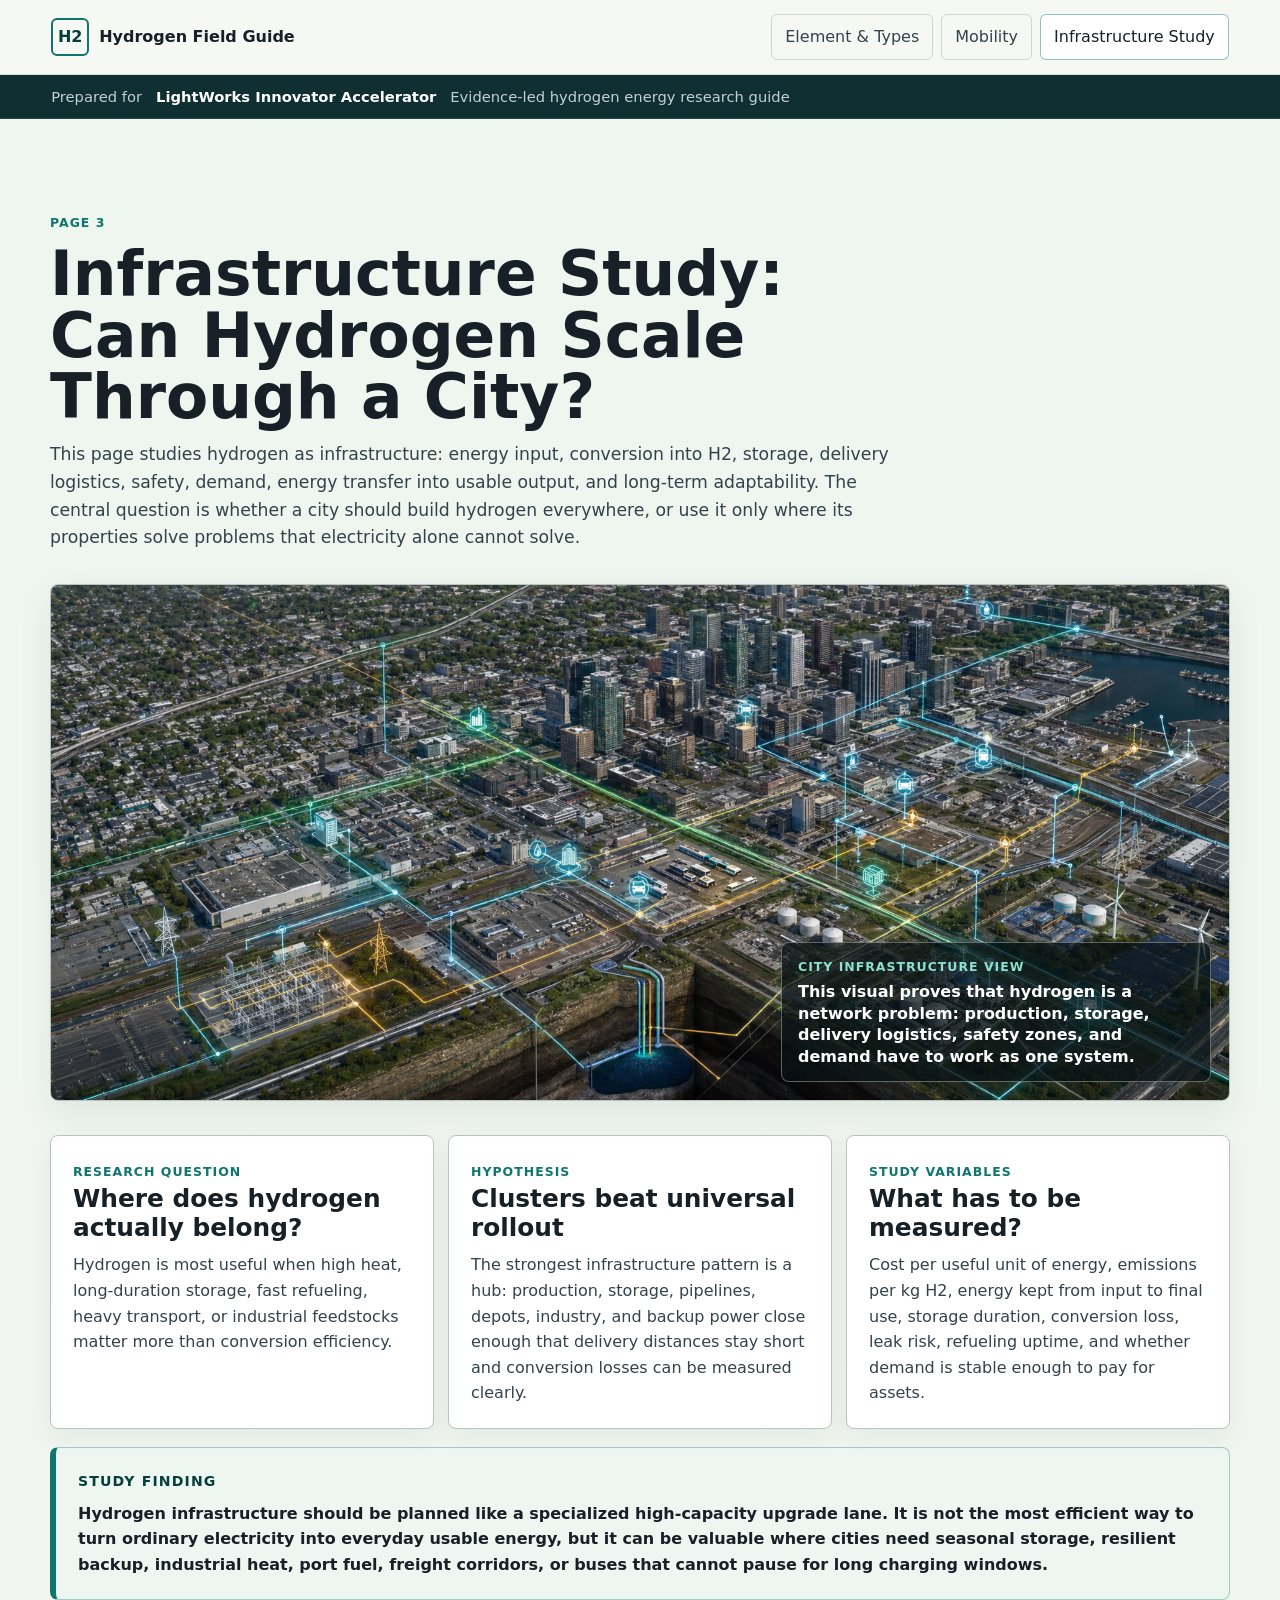
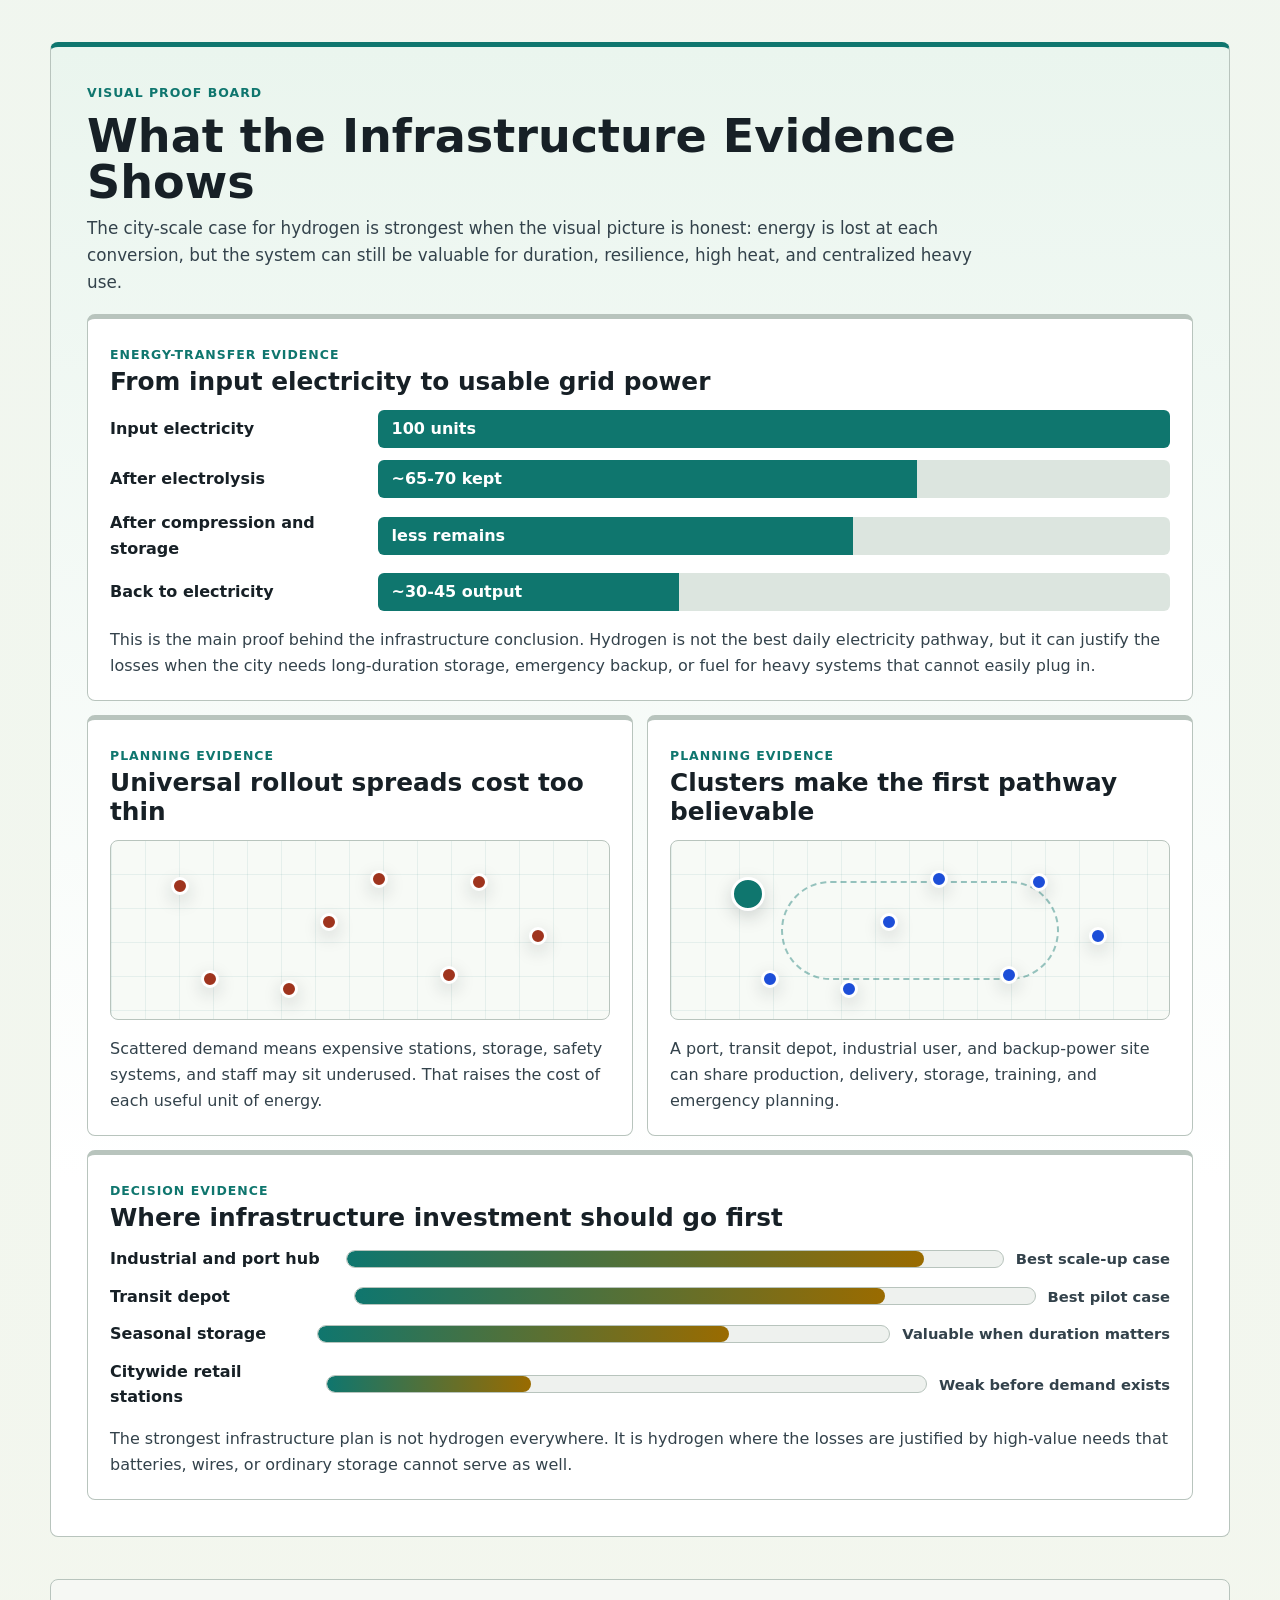
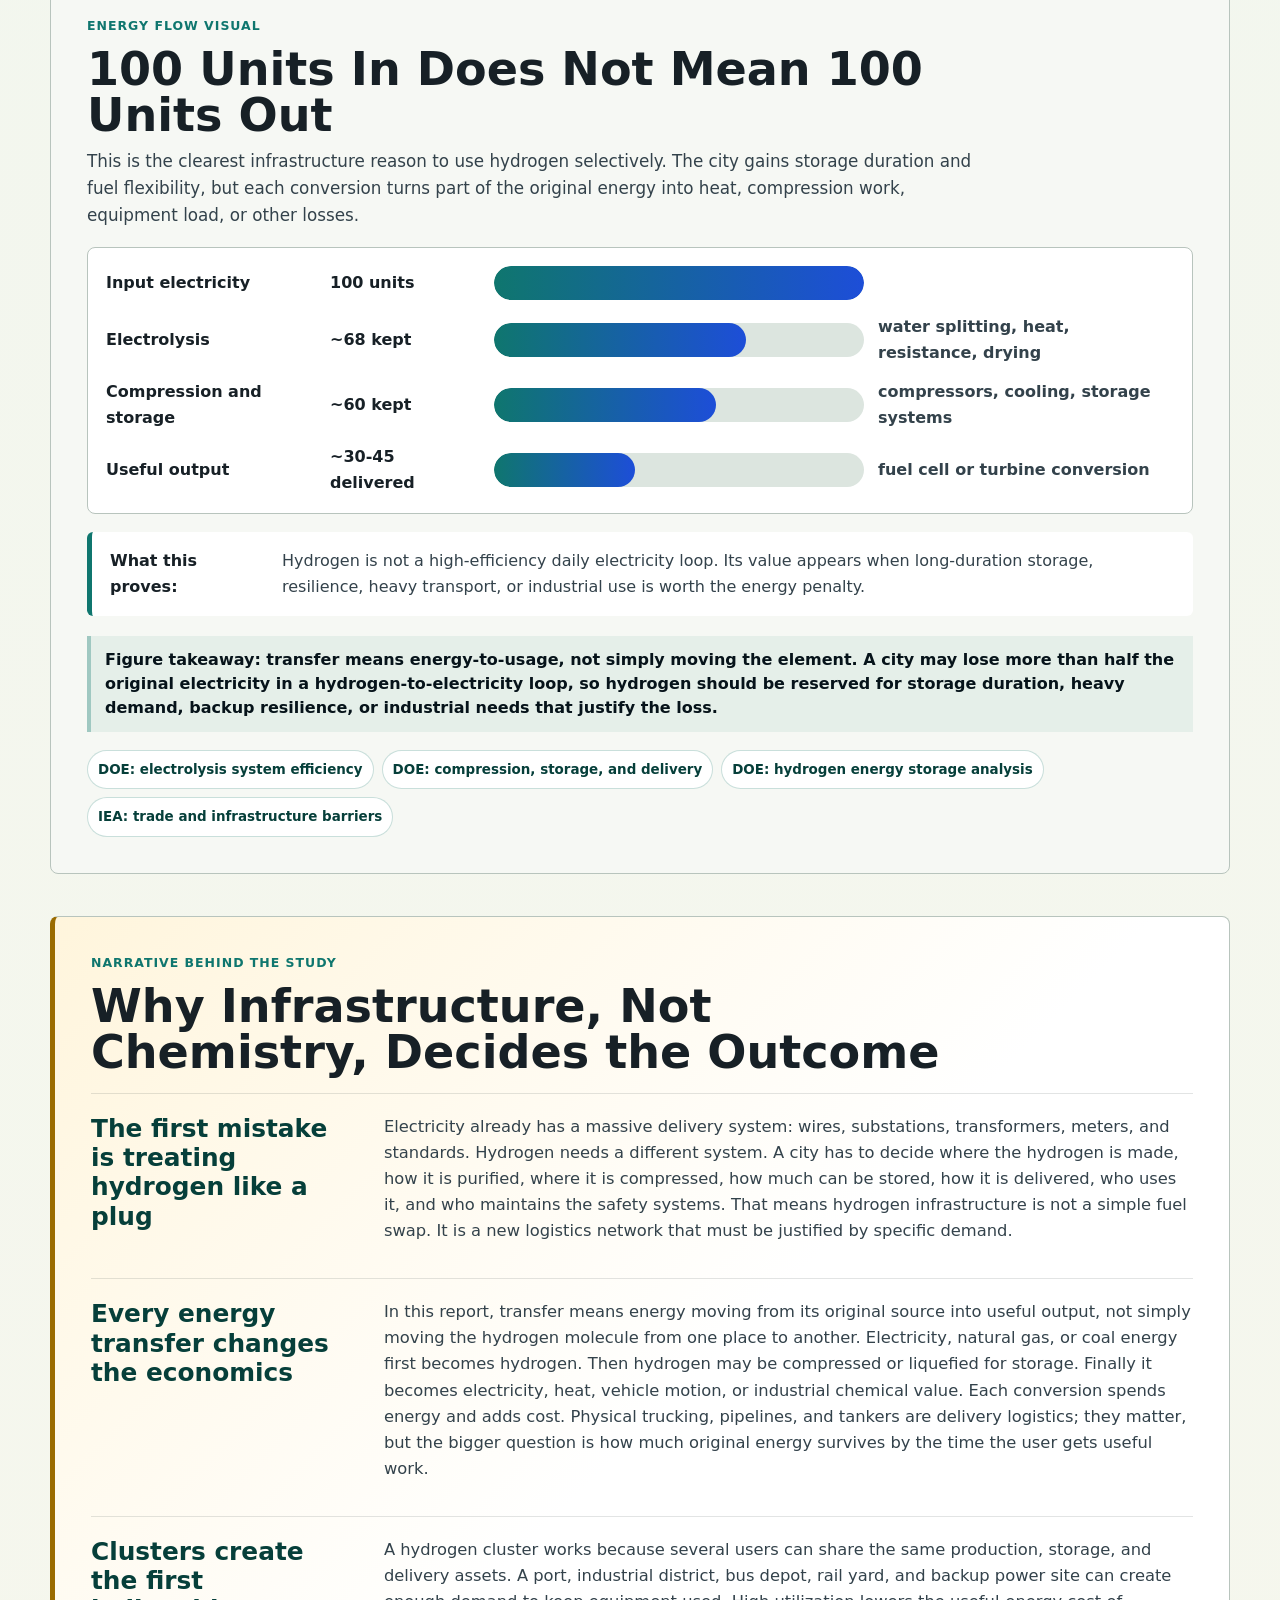
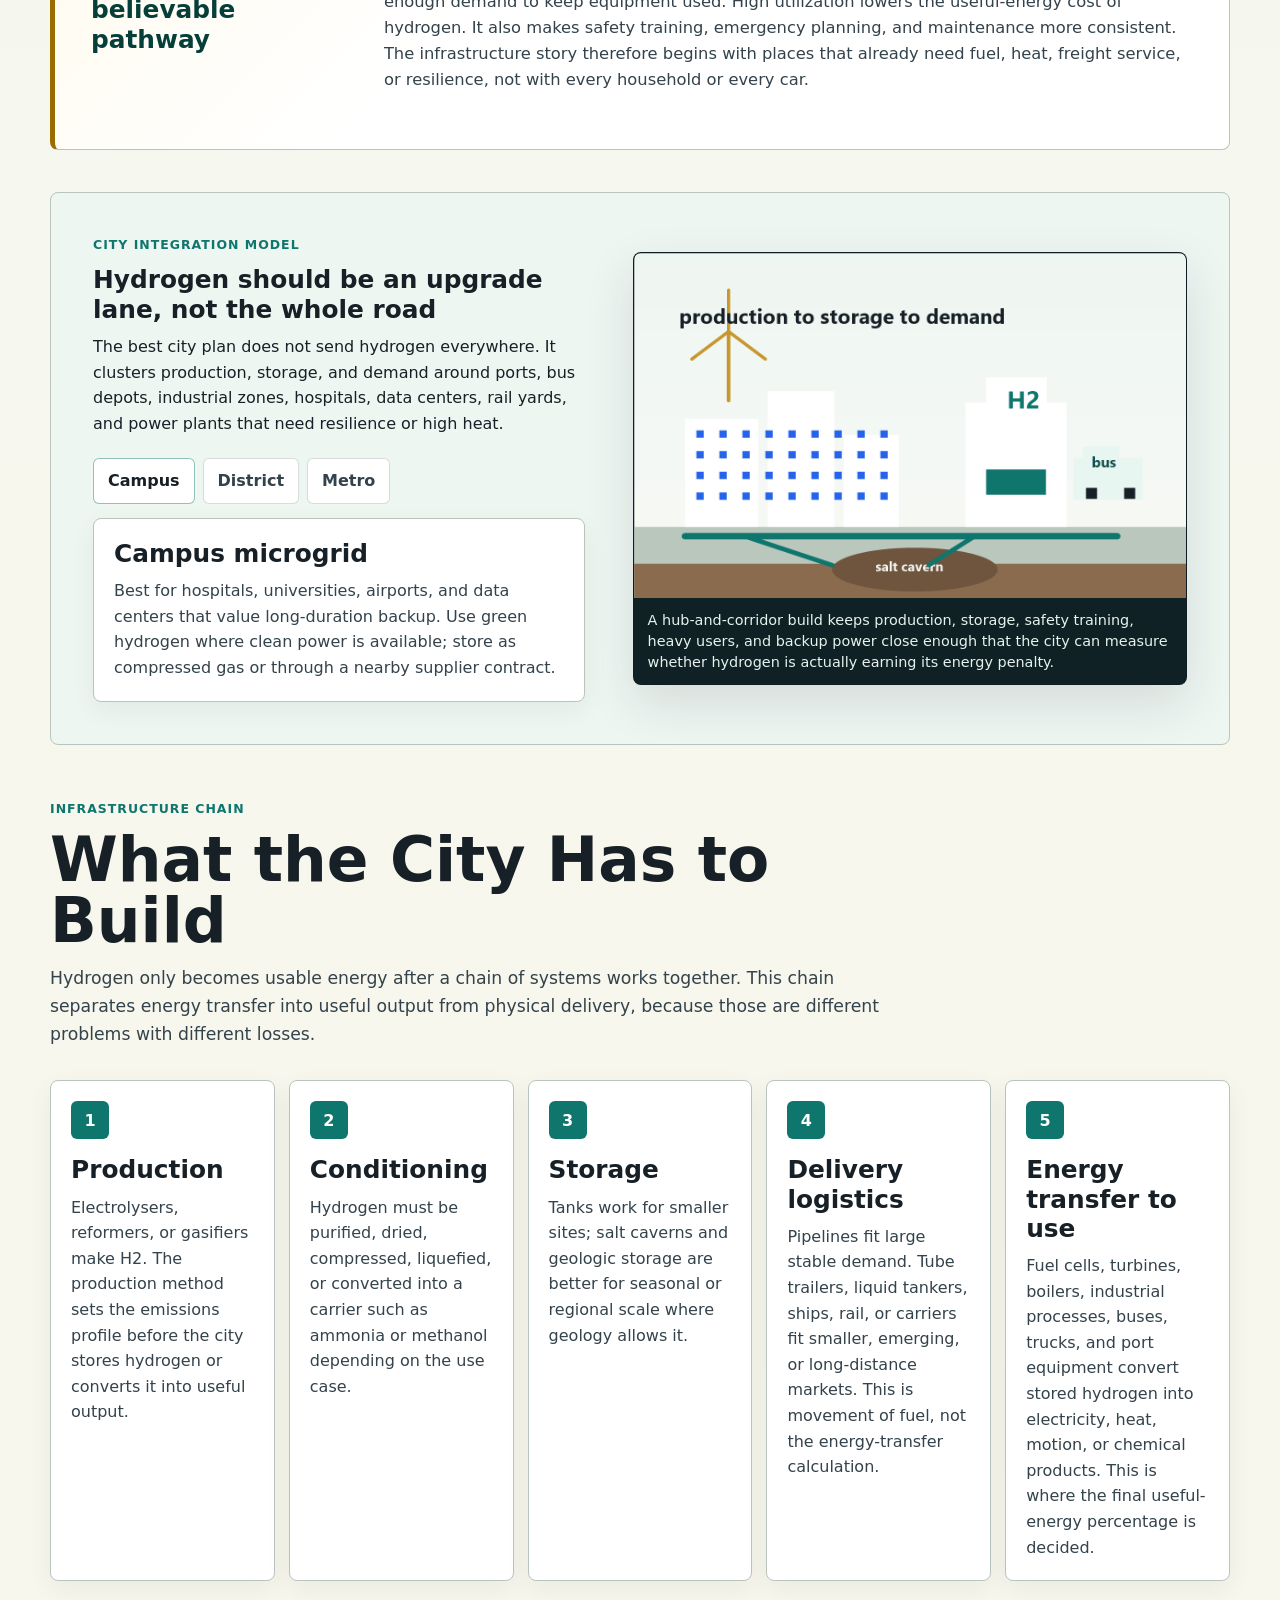
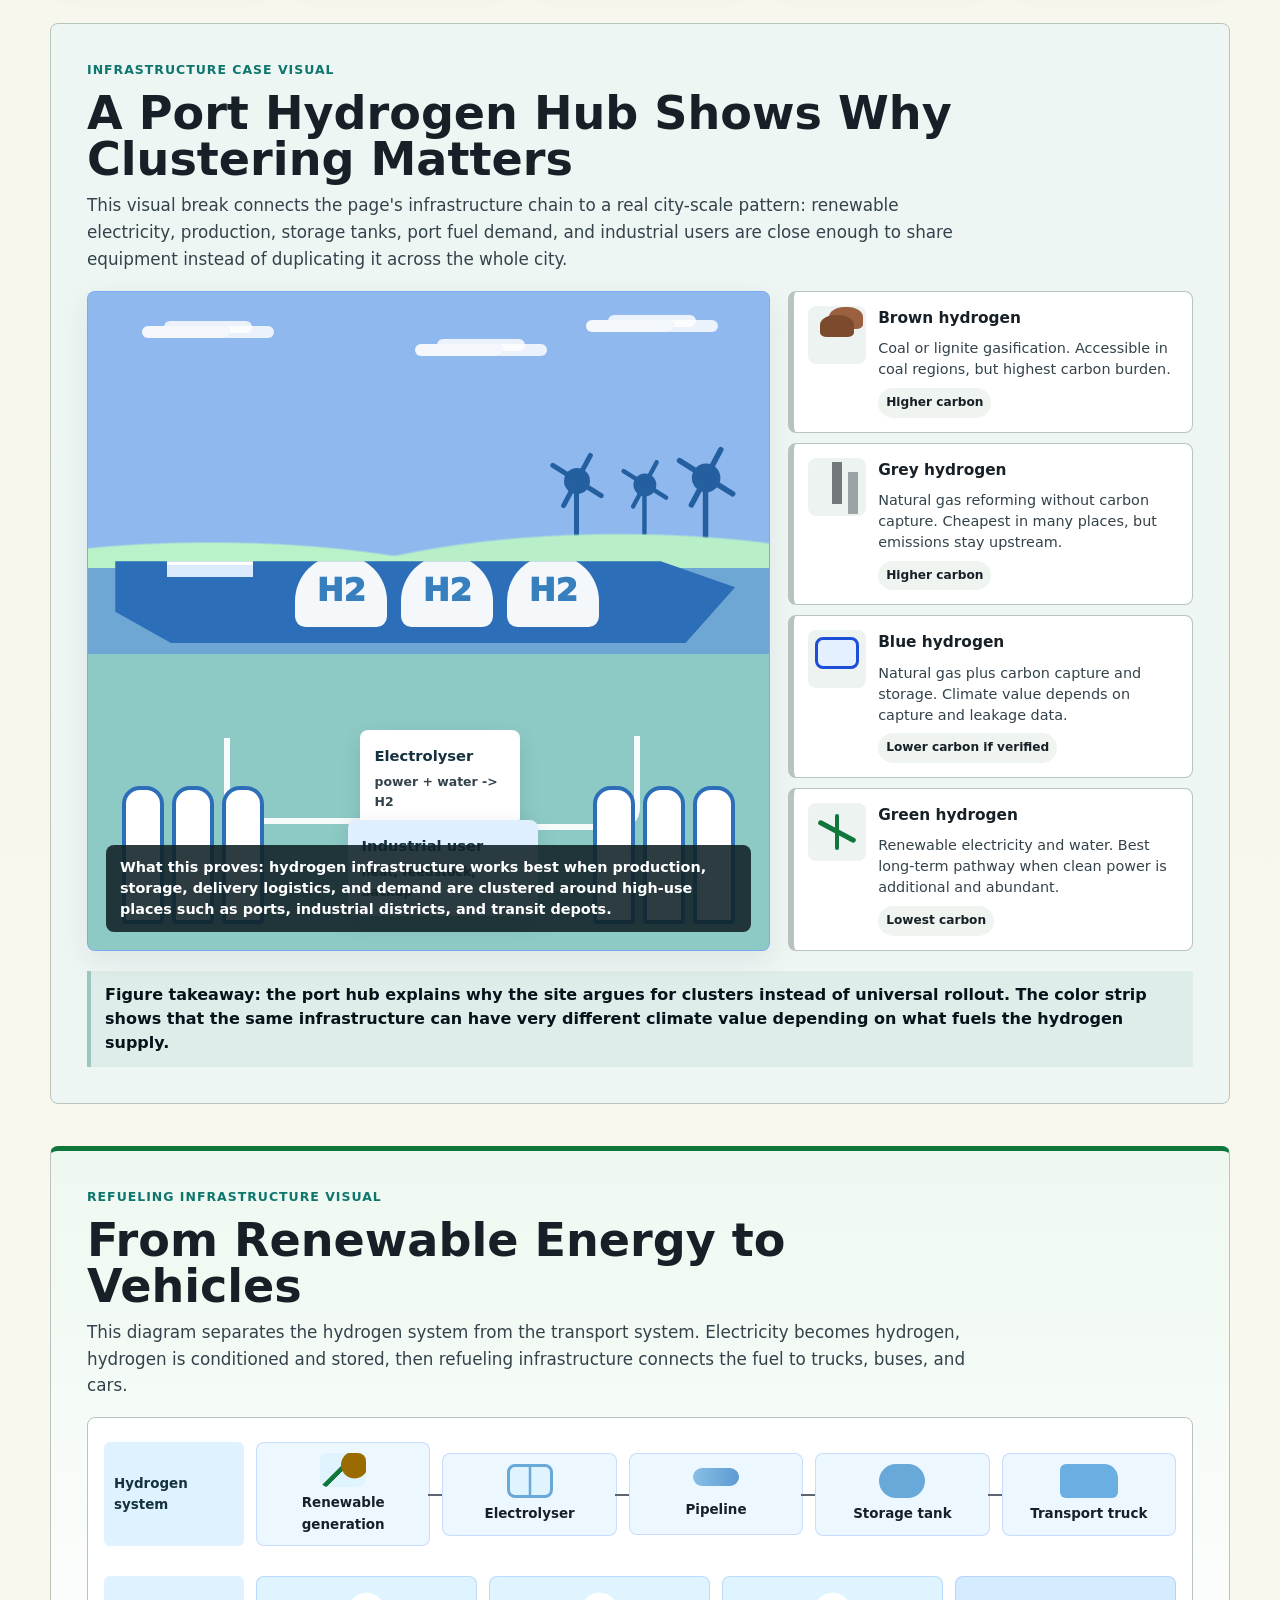
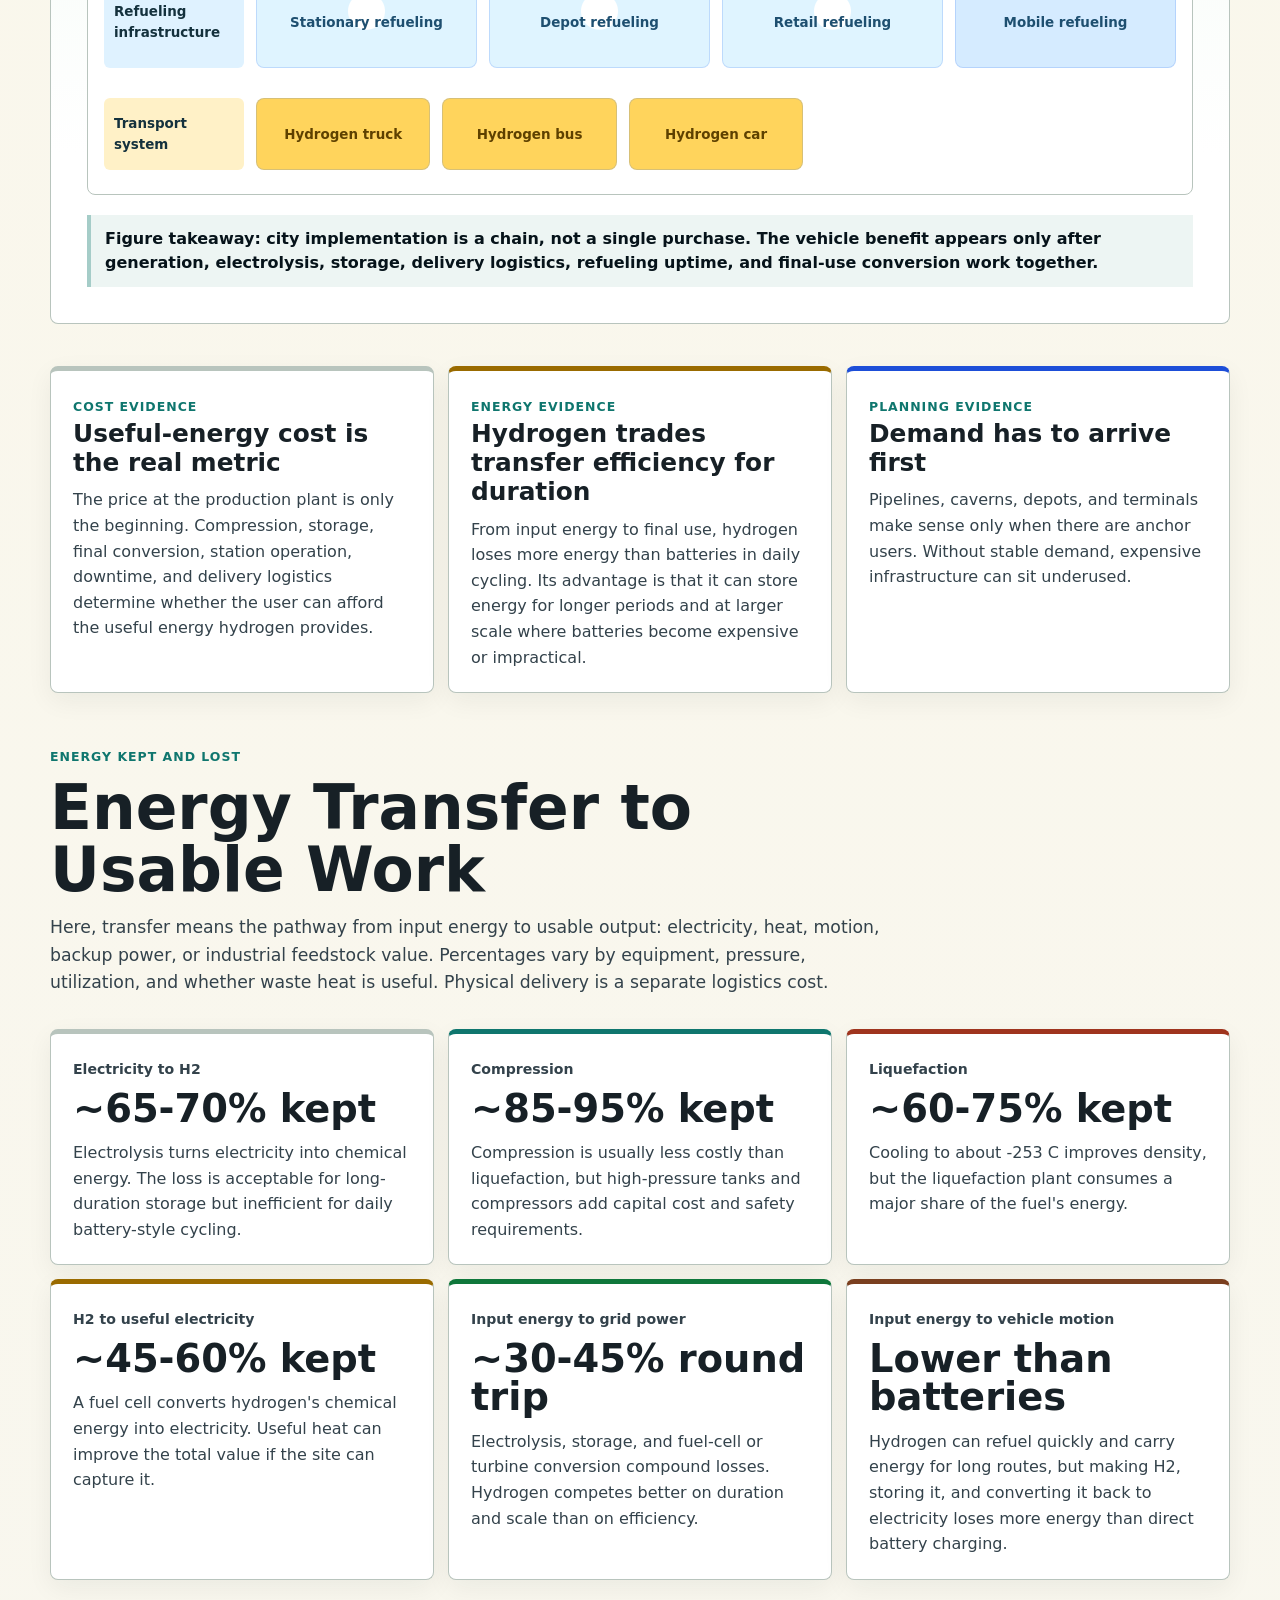
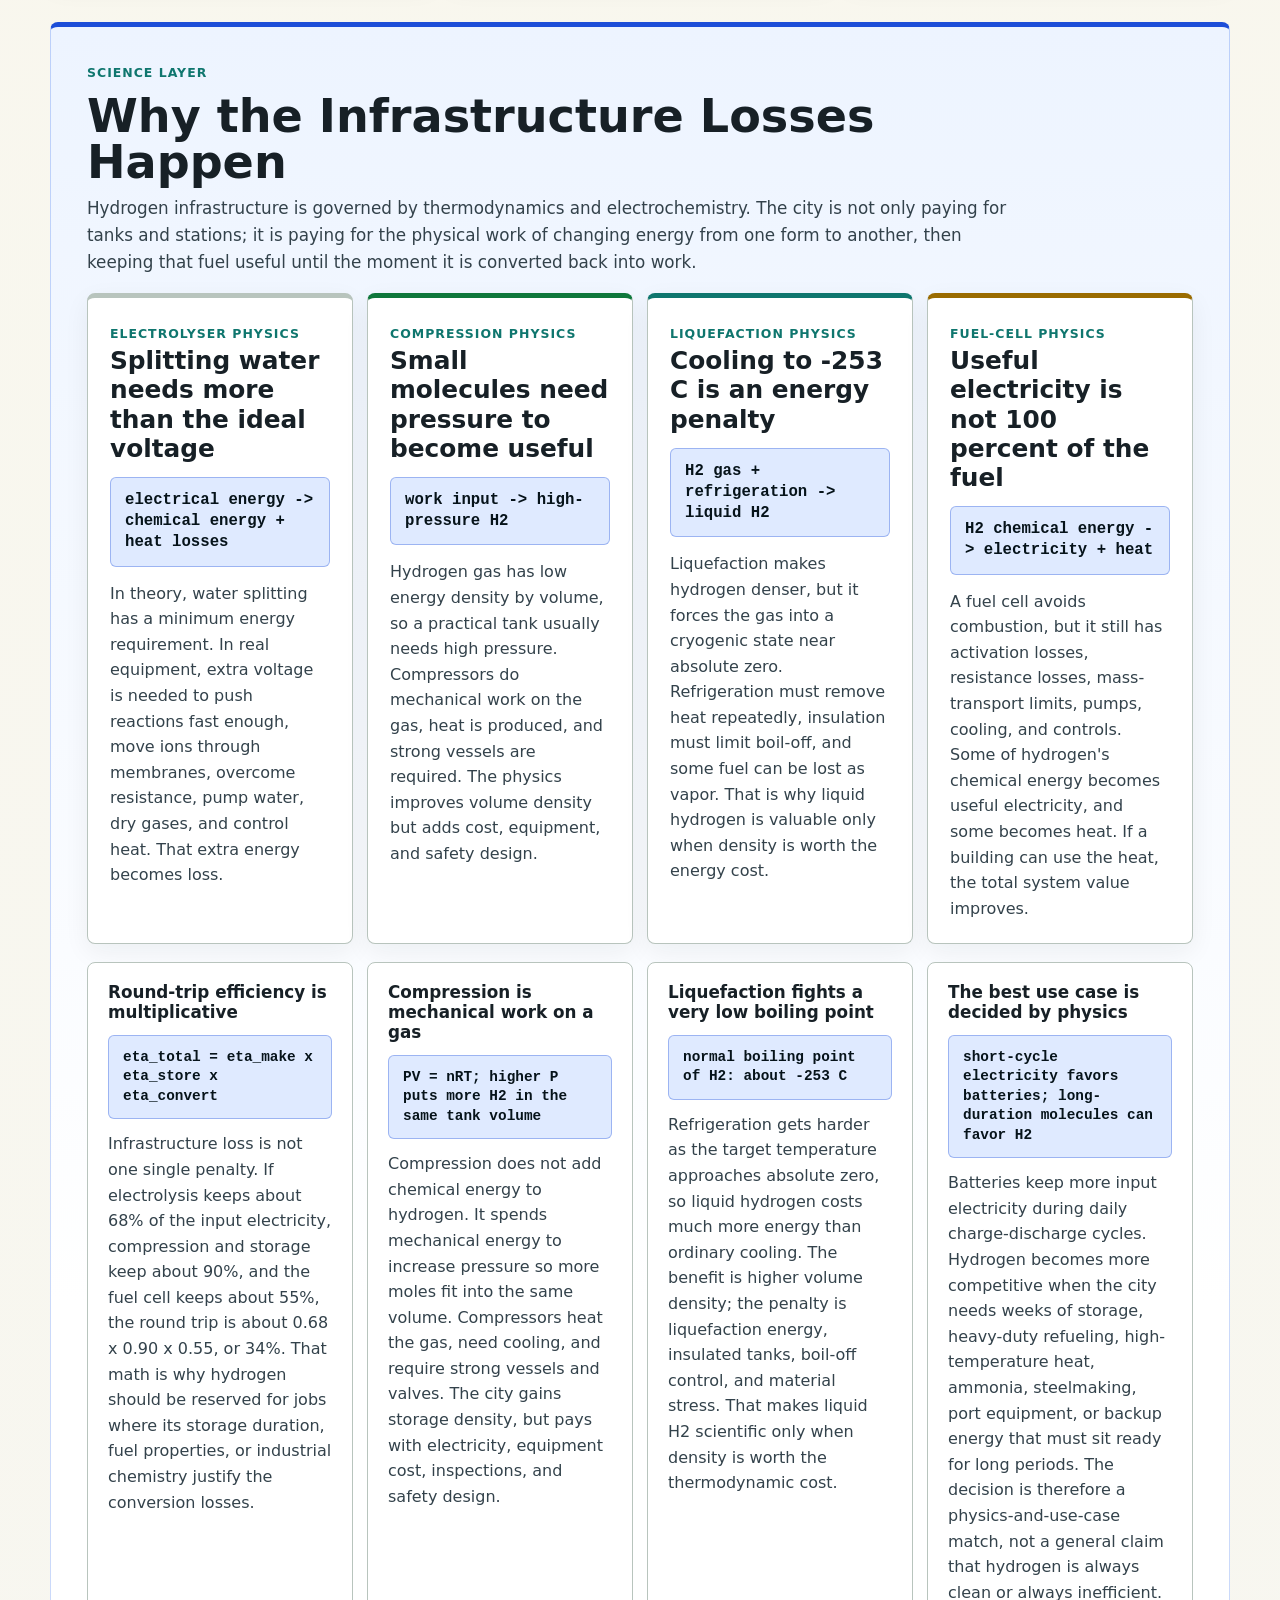
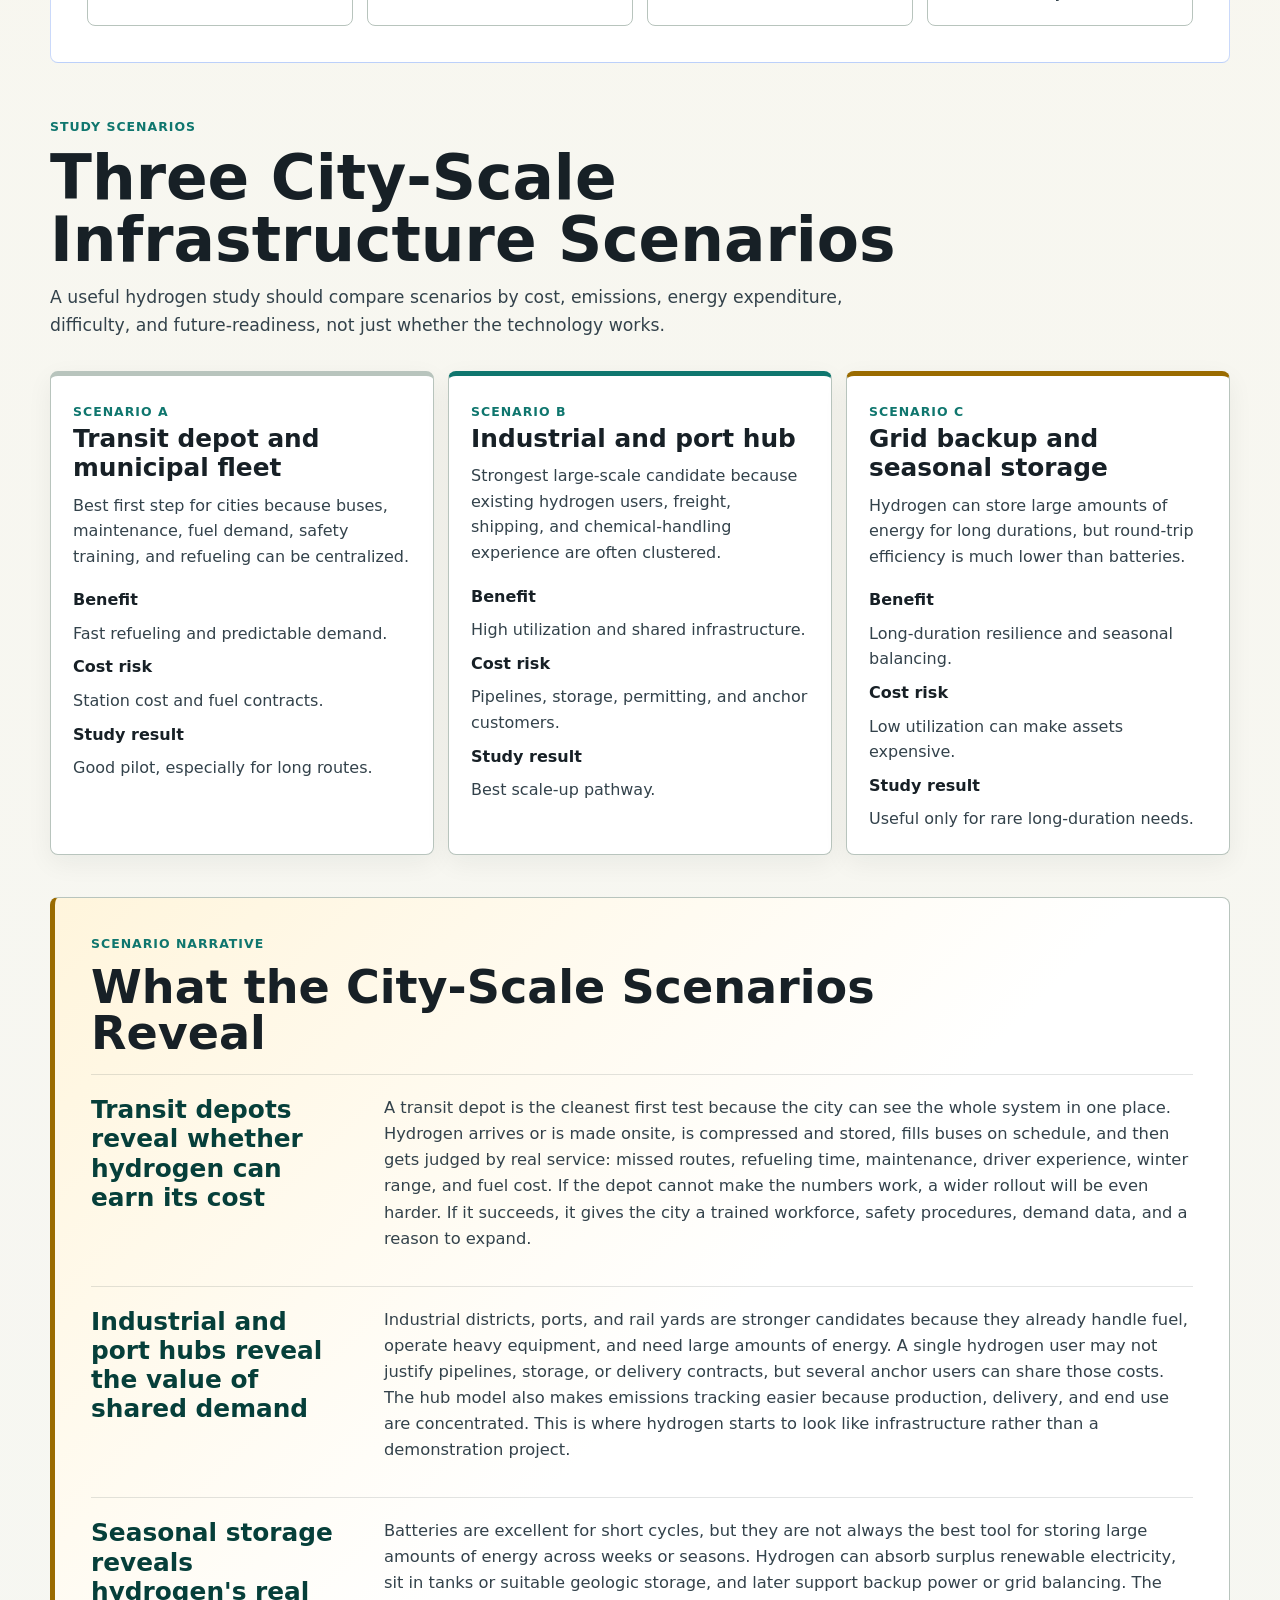
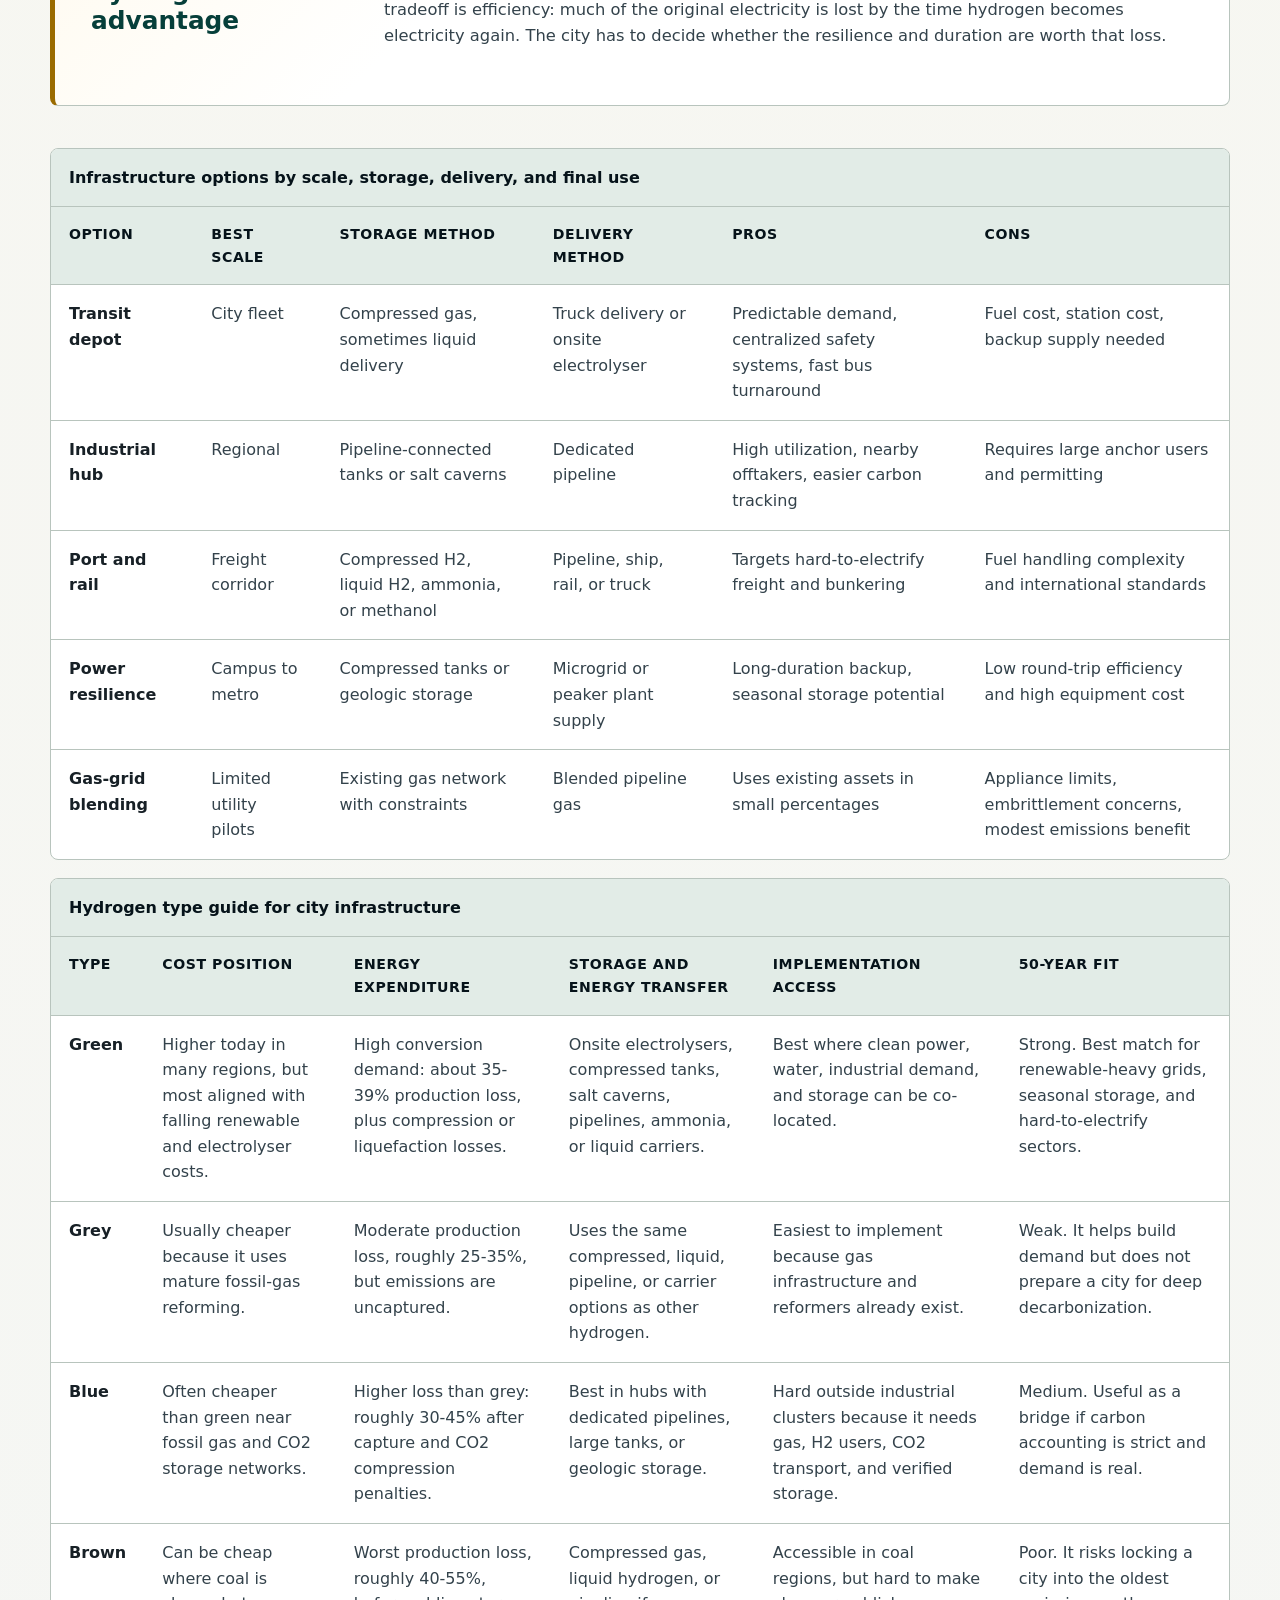
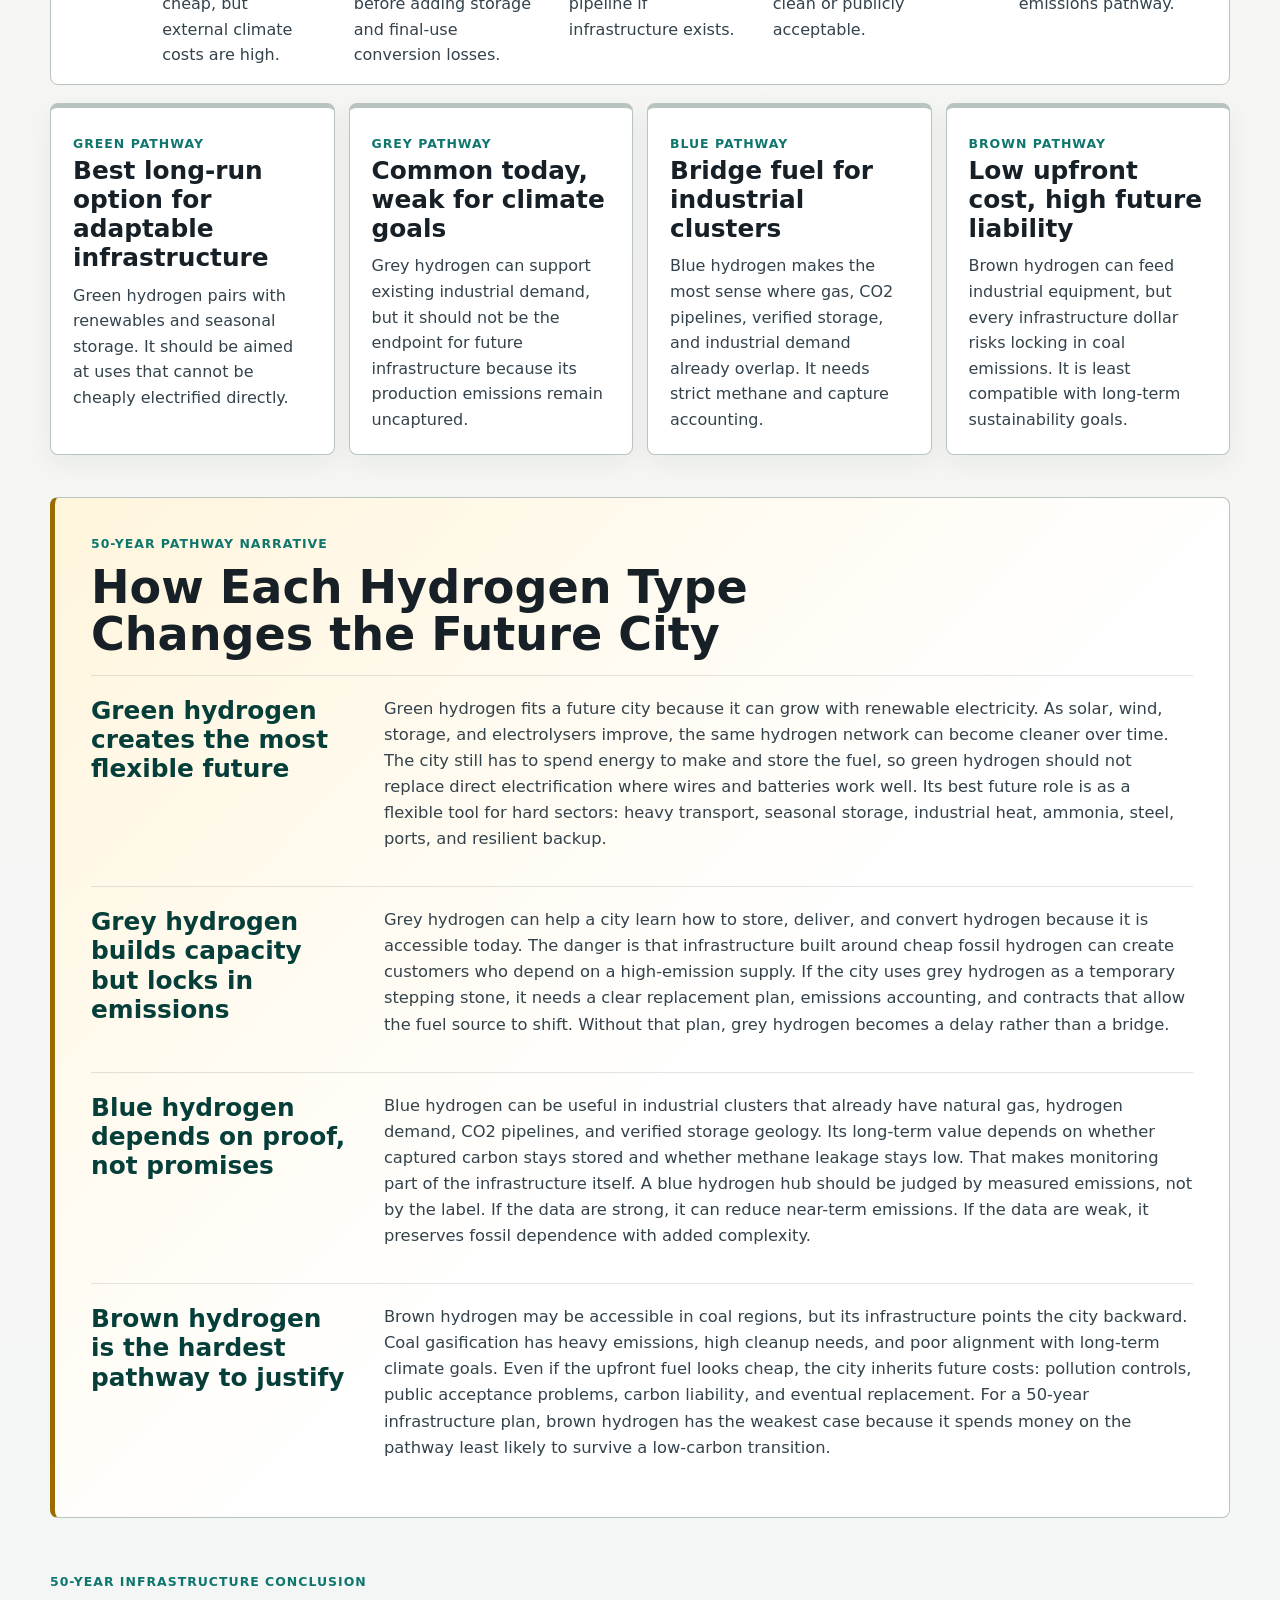
==== commit fdc327ae: "Add files via upload" ====
--- a/infrastructure.html
+++ b/infrastructure.html
@@ -329,6 +329,44 @@
           </p>
         </div>
 
+        <div class="refuel-system-section" aria-labelledby="refuel-system-title">
+          <div class="visual-heading">
+            <p class="eyebrow">Refueling infrastructure visual</p>
+            <h2 id="refuel-system-title">From Renewable Energy to Vehicles</h2>
+            <p>
+              This diagram separates the hydrogen system from the transport system. Electricity becomes hydrogen, hydrogen is conditioned and stored, then refueling infrastructure connects the fuel to trucks, buses, and cars.
+            </p>
+          </div>
+          <div class="refuel-network" aria-label="Hydrogen generation, storage, refueling, and vehicle network">
+            <div class="network-row hydrogen-system">
+              <span class="row-label">Hydrogen system</span>
+              <div class="network-node renewable-node"><i></i><strong>Renewable generation</strong></div>
+              <div class="network-node electrolyser-node"><i></i><strong>Electrolyser</strong></div>
+              <div class="network-node pipeline-node"><i></i><strong>Pipeline</strong></div>
+              <div class="network-node tank-node"><i></i><strong>Storage tank</strong></div>
+              <div class="network-node delivery-node"><i></i><strong>Transport truck</strong></div>
+            </div>
+            <div class="network-row refuel-row">
+              <span class="row-label">Refueling infrastructure</span>
+              <div class="station-branch">
+                <div class="network-station">Stationary refueling</div>
+                <div class="network-station">Depot refueling</div>
+                <div class="network-station">Retail refueling</div>
+                <div class="network-station mobile-station">Mobile refueling</div>
+              </div>
+            </div>
+            <div class="network-row transport-row">
+              <span class="row-label">Transport system</span>
+              <div class="network-vehicle truck-vehicle">Hydrogen truck</div>
+              <div class="network-vehicle bus-vehicle">Hydrogen bus</div>
+              <div class="network-vehicle car-vehicle">Hydrogen car</div>
+            </div>
+          </div>
+          <p class="figure-caption">
+            Figure takeaway: city implementation is a chain, not a single purchase. The vehicle benefit appears only after generation, electrolysis, storage, delivery logistics, refueling uptime, and final-use conversion work together.
+          </p>
+        </div>
+
         <div class="evidence-strip">
           <article>
             <span class="card-kicker">Cost evidence</span>
--- a/styles.css
+++ b/styles.css
@@ -12,6 +12,11 @@
   --brown: #8a4b24;
   --rust: #b5482a;
   --gold: #c7972d;
+  --green-soft: #eaf5ee;
+  --blue-soft: #edf4ff;
+  --gold-soft: #fff5dc;
+  --rust-soft: #faede8;
+  --slate-soft: #eef3f4;
   --shadow: 0 18px 50px rgba(23, 32, 38, 0.12);
 }
 
@@ -28,7 +33,9 @@
   margin: 0;
   font-family: Inter, ui-sans-serif, system-ui, -apple-system, BlinkMacSystemFont, "Segoe UI", sans-serif;
   color: var(--ink);
-  background: var(--paper);
+  background:
+    linear-gradient(180deg, rgba(234, 245, 238, 0.7), rgba(255, 245, 220, 0.34) 38%, rgba(237, 244, 255, 0.56) 100%),
+    var(--paper);
   line-height: 1.6;
 }
 
@@ -483,6 +490,22 @@
   display: grid;
 }
 
+.color-pane[data-color-pane="green"] {
+  background: linear-gradient(135deg, rgba(22, 138, 74, 0.12), #ffffff 46%);
+}
+
+.color-pane[data-color-pane="grey"] {
+  background: linear-gradient(135deg, rgba(107, 114, 128, 0.14), #ffffff 46%);
+}
+
+.color-pane[data-color-pane="blue"] {
+  background: linear-gradient(135deg, rgba(37, 99, 235, 0.12), #ffffff 46%);
+}
+
+.color-pane[data-color-pane="brown"] {
+  background: linear-gradient(135deg, rgba(138, 75, 36, 0.14), #ffffff 46%);
+}
+
 .pane-copy p {
   color: var(--muted);
 }
@@ -632,8 +655,9 @@
   margin: 42px 0;
   padding: clamp(22px, 4vw, 36px);
   border: 1px solid var(--line);
-  border-radius: 8px;
-  background: #f7f9f6;
+  border-top: 5px solid var(--gold);
+  border-radius: 8px;
+  background: linear-gradient(180deg, var(--gold-soft), #ffffff 72%);
 }
 
 .price-method {
@@ -743,8 +767,9 @@
   margin: 34px 0;
   padding: clamp(22px, 4vw, 36px);
   border: 1px solid var(--line);
-  border-radius: 8px;
-  background: #f4f8f5;
+  border-top: 5px solid var(--green);
+  border-radius: 8px;
+  background: linear-gradient(180deg, var(--green-soft), #ffffff 76%);
 }
 
 .model-heading {
@@ -779,18 +804,224 @@
 
 .model-green {
   border-top-color: var(--green);
+  background: linear-gradient(180deg, rgba(22, 138, 74, 0.1), #ffffff 42%);
 }
 
 .model-grey {
   border-top-color: var(--grey);
+  background: linear-gradient(180deg, rgba(107, 114, 128, 0.12), #ffffff 42%);
 }
 
 .model-blue {
   border-top-color: var(--blue);
+  background: linear-gradient(180deg, rgba(37, 99, 235, 0.1), #ffffff 42%);
 }
 
 .model-brown {
   border-top-color: var(--brown);
+  background: linear-gradient(180deg, rgba(138, 75, 36, 0.12), #ffffff 42%);
+}
+
+.type-image {
+  position: relative;
+  min-height: 150px;
+  margin: 2px 0 16px;
+  overflow: hidden;
+  border-radius: 8px;
+  background: var(--green-soft);
+}
+
+.type-image::after {
+  position: absolute;
+  right: 12px;
+  bottom: 10px;
+  color: rgba(23, 32, 38, 0.18);
+  font-size: 2.8rem;
+  font-weight: 950;
+  content: "H2";
+}
+
+.type-image-green {
+  background: linear-gradient(180deg, #dff4ff 0 46%, #dff3df 46% 100%);
+}
+
+.type-image-grey {
+  background: linear-gradient(180deg, #eef1f3 0 48%, #d8dde1 48% 100%);
+}
+
+.type-image-blue {
+  background: linear-gradient(180deg, #dceeff 0 48%, #e9f0ff 48% 100%);
+}
+
+.type-image-brown {
+  background: linear-gradient(180deg, #f4e8dc 0 48%, #dfc2a7 48% 100%);
+}
+
+.type-sun {
+  position: absolute;
+  top: 18px;
+  left: 18px;
+  width: 34px;
+  height: 34px;
+  border-radius: 50%;
+  background: var(--gold);
+  box-shadow: 0 0 0 8px rgba(199, 151, 45, 0.22);
+}
+
+.type-turbine {
+  position: absolute;
+  right: 30px;
+  bottom: 20px;
+  width: 64px;
+  height: 92px;
+}
+
+.type-turbine::before {
+  position: absolute;
+  right: 29px;
+  bottom: 0;
+  width: 5px;
+  height: 70px;
+  border-radius: 999px;
+  background: var(--green);
+  content: "";
+}
+
+.type-turbine i {
+  position: absolute;
+  top: 14px;
+  left: 24px;
+  width: 20px;
+  height: 20px;
+  border-radius: 50%;
+  background: var(--green);
+}
+
+.type-turbine i::before,
+.type-turbine i::after {
+  position: absolute;
+  top: 8px;
+  left: -18px;
+  width: 56px;
+  height: 4px;
+  border-radius: 999px;
+  background: var(--green);
+  content: "";
+}
+
+.type-turbine i::before {
+  transform: rotate(28deg);
+}
+
+.type-turbine i::after {
+  transform: rotate(118deg);
+}
+
+.type-panel {
+  position: absolute;
+  bottom: 22px;
+  left: 18px;
+  width: 70px;
+  height: 42px;
+  border: 3px solid #2d5f9f;
+  background: repeating-linear-gradient(90deg, #8ebee9 0 14px, #6aa3dc 14px 16px);
+  transform: skewX(-10deg);
+}
+
+.type-electrolyser,
+.type-reformer,
+.type-capture,
+.type-gasifier {
+  position: absolute;
+  right: 24px;
+  bottom: 22px;
+  display: grid;
+  place-items: center;
+  width: 62px;
+  height: 52px;
+  border-radius: 8px;
+  color: #ffffff;
+  background: var(--teal);
+  font-weight: 950;
+}
+
+.type-stack {
+  position: absolute;
+  bottom: 26px;
+  left: 22px;
+  width: 48px;
+  height: 86px;
+  background: #6b7280;
+}
+
+.type-stack::before {
+  position: absolute;
+  top: -20px;
+  left: 18px;
+  width: 12px;
+  height: 20px;
+  background: #6b7280;
+  content: "";
+}
+
+.type-reformer {
+  right: 24px;
+  background: #73787c;
+}
+
+.type-pipe {
+  position: absolute;
+  right: 78px;
+  bottom: 46px;
+  left: 70px;
+  height: 8px;
+  border-radius: 999px;
+  background: rgba(23, 32, 38, 0.28);
+}
+
+.type-smoke {
+  position: absolute;
+  top: 18px;
+  left: 42px;
+  width: 26px;
+  height: 26px;
+  border-radius: 50%;
+  background: rgba(91, 102, 112, 0.28);
+  box-shadow: 18px -12px 0 rgba(91, 102, 112, 0.18), 36px -5px 0 rgba(91, 102, 112, 0.16);
+}
+
+.type-capture {
+  right: 22px;
+  background: var(--blue);
+}
+
+.type-storage-dome {
+  position: absolute;
+  right: 20px;
+  bottom: 22px;
+  width: 84px;
+  height: 42px;
+  border: 4px solid var(--blue);
+  border-bottom-width: 8px;
+  border-radius: 80px 80px 8px 8px;
+  opacity: 0.72;
+}
+
+.type-coal {
+  position: absolute;
+  bottom: 26px;
+  left: 20px;
+  width: 58px;
+  height: 34px;
+  border-radius: 55% 45% 24% 24%;
+  background: #6c3b20;
+  box-shadow: 22px -12px 0 #8a4b24, 46px 0 0 #5a301b;
+}
+
+.type-gasifier {
+  right: 28px;
+  bottom: 32px;
+  background: var(--brown);
 }
 
 .model-card h3 {
@@ -832,8 +1063,9 @@
   margin: 34px 0;
   padding: clamp(22px, 4vw, 36px);
   border: 1px solid var(--line);
-  border-radius: 8px;
-  background: #f7f4ef;
+  border-top: 5px solid var(--rust);
+  border-radius: 8px;
+  background: linear-gradient(180deg, var(--rust-soft), #ffffff 76%);
 }
 
 .type-compare-grid {
@@ -1021,6 +1253,328 @@
   background: #f4f8fb;
 }
 
+.vehicle-system-section,
+.refuel-system-section {
+  display: grid;
+  gap: 18px;
+  margin: 42px 0;
+  padding: clamp(22px, 4vw, 36px);
+  border: 1px solid var(--line);
+  border-top: 5px solid var(--blue);
+  border-radius: 8px;
+  background: linear-gradient(180deg, #eef7ff, #ffffff 78%);
+}
+
+.fcev-diagram {
+  display: grid;
+  gap: 18px;
+}
+
+.car-shell {
+  position: relative;
+  min-height: 0;
+  overflow: hidden;
+  border: 1px solid rgba(37, 99, 235, 0.18);
+  border-radius: 8px;
+  background:
+    linear-gradient(180deg, rgba(255, 255, 255, 0.86), rgba(237, 244, 255, 0.78)),
+    #ffffff;
+}
+
+.car-shell::before {
+  display: none;
+  position: absolute;
+  right: 9%;
+  bottom: 96px;
+  left: 8%;
+  height: 154px;
+  border: 4px solid rgba(23, 32, 38, 0.12);
+  border-radius: 84px 110px 34px 34px;
+  background: rgba(127, 205, 232, 0.72);
+  content: "";
+  clip-path: polygon(0 58%, 15% 28%, 37% 12%, 72% 14%, 90% 34%, 100% 58%, 96% 82%, 8% 82%);
+}
+
+.fcev-svg {
+  display: block;
+  width: 100%;
+  min-height: 360px;
+  background:
+    linear-gradient(180deg, rgba(255, 255, 255, 0.92), rgba(237, 244, 255, 0.72)),
+    #ffffff;
+}
+
+.fcev-body {
+  fill: #aee0f0;
+  stroke: rgba(23, 32, 38, 0.14);
+  stroke-width: 4;
+}
+
+.fcev-roof {
+  fill: #bfe8f5;
+}
+
+.fcev-window {
+  fill: #26313a;
+}
+
+.fcev-door {
+  stroke: rgba(23, 32, 38, 0.16);
+  stroke-width: 3;
+}
+
+.fcev-wheel.tire {
+  fill: #0e1418;
+}
+
+.fcev-wheel.hub {
+  fill: #aeb7be;
+}
+
+.svg-component rect,
+.svg-component circle {
+  fill: #313b44;
+}
+
+.svg-component text,
+.callout text,
+.flow-label {
+  text-anchor: middle;
+  dominant-baseline: middle;
+  font-size: 24px;
+  font-weight: 900;
+}
+
+.svg-component text {
+  fill: #ffffff;
+}
+
+.stack-svg path {
+  stroke: #8fd1ef;
+  stroke-width: 5;
+}
+
+.battery-svg rect {
+  fill: #f5d64b;
+}
+
+.battery-svg text {
+  fill: #172026;
+}
+
+.exhaust-svg rect {
+  fill: #dcefff;
+}
+
+.exhaust-svg text {
+  fill: var(--blue);
+}
+
+.flow {
+  fill: none;
+  stroke-width: 7;
+  stroke-linecap: round;
+}
+
+.oxygen-flow,
+.hydrogen-flow {
+  stroke: #3b9ed8;
+}
+
+.electric-flow {
+  stroke: #d97339;
+}
+
+.water-flow-svg {
+  stroke: #d34d42;
+}
+
+.flow-label {
+  fill: #365a72;
+  font-size: 22px;
+}
+
+.electric-label {
+  fill: #9c562a;
+}
+
+.water-label {
+  fill: #b6322c;
+}
+
+.callout path {
+  fill: none;
+  stroke: #e4d600;
+  stroke-width: 4;
+}
+
+.callout rect {
+  fill: #fff200;
+}
+
+.callout text {
+  fill: #172026;
+  font-size: 23px;
+}
+
+.car-window {
+  position: absolute;
+  top: 122px;
+  left: 36%;
+  width: 210px;
+  height: 70px;
+  border-radius: 70px 90px 10px 10px;
+  background: #172026;
+  opacity: 0.85;
+  clip-path: polygon(0 82%, 22% 18%, 72% 16%, 100% 82%);
+}
+
+.car-wheel {
+  position: absolute;
+  bottom: 88px;
+  width: 92px;
+  height: 92px;
+  border: 16px solid #0e1418;
+  border-radius: 50%;
+  background: #9aa5ad;
+  z-index: 3;
+}
+
+.front-wheel {
+  left: 22%;
+}
+
+.rear-wheel {
+  right: 18%;
+}
+
+.component {
+  position: absolute;
+  z-index: 4;
+  display: grid;
+  place-items: center;
+  min-width: 92px;
+  min-height: 44px;
+  padding: 8px 10px;
+  border: 2px solid rgba(23, 32, 38, 0.18);
+  border-radius: 8px;
+  color: var(--ink);
+  background: #fff200;
+  font-size: 0.85rem;
+  font-weight: 950;
+  box-shadow: 0 8px 18px rgba(23, 32, 38, 0.1);
+}
+
+.tank-component {
+  top: 80px;
+  right: 16%;
+  background: #2f3b44;
+  color: #ffffff;
+}
+
+.tank-component::before,
+.tank-component::after {
+  position: absolute;
+  top: -20px;
+  width: 58px;
+  height: 26px;
+  border-radius: 999px;
+  background: #2f3b44;
+  content: "";
+}
+
+.tank-component::before {
+  left: 4px;
+}
+
+.tank-component::after {
+  right: 4px;
+}
+
+.stack-component {
+  top: 210px;
+  left: 44%;
+  background: #303841;
+  color: #ffffff;
+}
+
+.motor-component {
+  top: 230px;
+  left: 18%;
+  background: #3f4650;
+  color: #ffffff;
+}
+
+.battery-component {
+  right: 34%;
+  bottom: 74px;
+  background: #f5d64b;
+}
+
+.exhaust-component {
+  top: 192px;
+  right: 8%;
+  background: #dcefff;
+  color: var(--blue);
+}
+
+.flow-line {
+  position: absolute;
+  z-index: 2;
+  height: 4px;
+  border-radius: 999px;
+}
+
+.h2-flow {
+  top: 146px;
+  right: 26%;
+  width: 26%;
+  background: #42a5d5;
+  transform: rotate(18deg);
+}
+
+.power-flow {
+  top: 238px;
+  left: 30%;
+  width: 36%;
+  background: #d97339;
+}
+
+.water-flow {
+  top: 208px;
+  right: 5%;
+  width: 16%;
+  background: #d34d42;
+  transform: rotate(-12deg);
+}
+
+.vehicle-label-grid {
+  display: grid;
+  grid-template-columns: repeat(5, minmax(0, 1fr));
+  gap: 10px;
+}
+
+.vehicle-label-grid article {
+  min-height: 134px;
+  padding: 14px;
+  border: 1px solid var(--line);
+  border-top: 5px solid var(--gold);
+  border-radius: 8px;
+  background: #ffffff;
+}
+
+.vehicle-label-grid strong {
+  display: block;
+  margin-bottom: 8px;
+  color: var(--ink);
+}
+
+.vehicle-label-grid span {
+  color: var(--muted);
+  font-size: 0.9rem;
+  line-height: 1.45;
+}
+
 .primer-layout {
   display: grid;
   grid-template-columns: minmax(210px, 0.82fr) minmax(380px, 1.36fr) minmax(210px, 0.82fr);
@@ -1487,6 +2041,11 @@
   border: 1px solid var(--line);
   border-radius: 8px;
   background: #eef6f4;
+}
+
+.refuel-system-section {
+  border-top-color: var(--green);
+  background: linear-gradient(180deg, #eef8f0, #ffffff 78%);
 }
 
 .hub-visual-grid {
@@ -1900,6 +2459,149 @@
   background: var(--green);
 }
 
+.refuel-network {
+  display: grid;
+  gap: 14px;
+  padding: 16px;
+  overflow-x: auto;
+  border: 1px solid var(--line);
+  border-radius: 8px;
+  background: #ffffff;
+}
+
+.network-row {
+  position: relative;
+  display: grid;
+  grid-template-columns: 140px repeat(5, minmax(120px, 1fr));
+  gap: 12px;
+  align-items: center;
+  min-width: 860px;
+  padding: 8px 0;
+}
+
+.row-label {
+  align-self: stretch;
+  display: grid;
+  place-items: center start;
+  padding: 8px 10px;
+  border-radius: 6px;
+  color: #14313d;
+  background: #dff2ff;
+  font-size: 0.84rem;
+  font-weight: 900;
+}
+
+.transport-row .row-label {
+  background: #fff1c7;
+}
+
+.network-node,
+.network-station,
+.network-vehicle {
+  position: relative;
+  display: grid;
+  place-items: center;
+  min-height: 82px;
+  padding: 10px;
+  border: 1px solid rgba(37, 99, 235, 0.18);
+  border-radius: 8px;
+  color: var(--ink);
+  background: #edf7ff;
+  text-align: center;
+  font-size: 0.84rem;
+  font-weight: 850;
+}
+
+.network-node:not(:last-child)::after {
+  position: absolute;
+  top: 50%;
+  right: -13px;
+  width: 14px;
+  height: 2px;
+  background: #5b6670;
+  content: "";
+}
+
+.network-node i {
+  width: 46px;
+  height: 34px;
+  margin-bottom: 5px;
+  border-radius: 8px;
+  background: var(--blue);
+}
+
+.renewable-node i {
+  background:
+    radial-gradient(circle at 75% 35%, var(--gold) 0 13px, transparent 14px),
+    linear-gradient(135deg, transparent 0 42%, var(--green) 43% 50%, transparent 51%),
+    #dff4ff;
+}
+
+.electrolyser-node i {
+  border: 3px solid #69a9d9;
+  background:
+    linear-gradient(90deg, transparent 46%, #69a9d9 47% 53%, transparent 54%),
+    #dff4ff;
+}
+
+.pipeline-node i {
+  height: 18px;
+  border-radius: 999px;
+  background: linear-gradient(90deg, #88bfe6, #5d9bd1);
+}
+
+.tank-node i {
+  border-radius: 999px;
+  background: #68a9da;
+}
+
+.delivery-node i {
+  width: 58px;
+  border-radius: 6px 14px 6px 6px;
+  background: #6aaee2;
+}
+
+.station-branch {
+  grid-column: 2 / -1;
+  display: grid;
+  grid-template-columns: repeat(4, minmax(120px, 1fr));
+  gap: 12px;
+}
+
+.network-station {
+  min-height: 92px;
+  color: #1e4f70;
+  background:
+    radial-gradient(circle at 50% 38%, #ffffff 0 18px, transparent 19px),
+    #dff4ff;
+}
+
+.mobile-station {
+  background: #d5ebff;
+}
+
+.transport-row {
+  grid-template-columns: 140px repeat(3, minmax(160px, 1fr)) 1fr 1fr;
+}
+
+.network-vehicle {
+  min-height: 72px;
+  color: #5e4100;
+  background: #ffd45c;
+}
+
+.truck-vehicle {
+  grid-column: 2;
+}
+
+.bus-vehicle {
+  grid-column: 3;
+}
+
+.car-vehicle {
+  grid-column: 4;
+}
+
 .sankey-note span {
   color: var(--muted);
 }
@@ -1910,8 +2612,9 @@
   margin: 42px 0;
   padding: clamp(22px, 4vw, 36px);
   border: 1px solid var(--line);
-  border-radius: 8px;
-  background: #eef4f0;
+  border-top: 5px solid var(--teal);
+  border-radius: 8px;
+  background: linear-gradient(180deg, var(--green-soft), #ffffff 76%);
 }
 
 .visual-heading {
@@ -2210,8 +2913,9 @@
   margin: 42px 0;
   padding: clamp(22px, 4vw, 36px);
   border: 1px solid rgba(37, 99, 235, 0.24);
-  border-radius: 8px;
-  background: #f4f8fb;
+  border-top: 5px solid var(--blue);
+  border-radius: 8px;
+  background: linear-gradient(180deg, var(--blue-soft), #ffffff 78%);
 }
 
 .science-heading {
@@ -2334,8 +3038,9 @@
   margin: 42px 0;
   padding: clamp(22px, 4vw, 36px);
   border: 1px solid var(--line);
-  border-radius: 8px;
-  background: #f2f6f1;
+  border-left: 5px solid var(--gold);
+  border-radius: 8px;
+  background: linear-gradient(135deg, var(--gold-soft), #ffffff 55%);
 }
 
 .narrative-heading {
@@ -2403,8 +3108,9 @@
   margin-top: 46px;
   padding: clamp(22px, 4vw, 36px);
   border: 1px solid var(--line);
-  border-radius: 8px;
-  background: #ffffff;
+  border-top: 5px solid var(--teal-dark);
+  border-radius: 8px;
+  background: linear-gradient(180deg, #ffffff, var(--slate-soft));
   box-shadow: 0 10px 32px rgba(23, 32, 38, 0.07);
 }
 
@@ -2913,6 +3619,7 @@
   .price-place-grid,
   .type-model-grid,
   .type-compare-grid,
+  .vehicle-label-grid,
   .study-frame,
   .infrastructure-chain,
   .scenario-study,
@@ -2963,6 +3670,10 @@
   .source-list {
     grid-template-columns: repeat(2, minmax(0, 1fr));
   }
+
+  .car-shell {
+    min-height: 0;
+  }
 }
 
 @media (max-width: 640px) {
@@ -3017,6 +3728,7 @@
   .price-place-grid,
   .type-model-grid,
   .type-compare-grid,
+  .vehicle-label-grid,
   .study-frame,
   .infrastructure-chain,
   .scenario-study,
@@ -3209,6 +3921,56 @@
     height: 50px;
   }
 
+  .car-shell {
+    min-height: 0;
+  }
+
+  .car-shell::before {
+    right: 4%;
+    left: 4%;
+  }
+
+  .car-window {
+    top: 136px;
+    left: 30%;
+    width: 150px;
+  }
+
+  .front-wheel {
+    left: 16%;
+  }
+
+  .rear-wheel {
+    right: 12%;
+  }
+
+  .component {
+    min-width: 78px;
+    font-size: 0.74rem;
+  }
+
+  .tank-component {
+    right: 10%;
+  }
+
+  .stack-component {
+    top: 238px;
+    left: 36%;
+  }
+
+  .motor-component {
+    top: 258px;
+    left: 10%;
+  }
+
+  .battery-component {
+    right: 27%;
+  }
+
+  .exhaust-component {
+    top: 224px;
+  }
+
   .model-card {
     min-height: auto;
   }
@@ -3308,3 +4070,319 @@
     background: #102126;
   }
 }
+
+@media not all {
+  :root {
+    --ink: #edf7f3;
+    --muted: #b7c7c9;
+    --paper: #0b1214;
+    --surface: #121c20;
+    --line: rgba(214, 230, 225, 0.16);
+    --teal: #48c6b5;
+    --teal-dark: #8ce0d2;
+    --blue: #7aa7ff;
+    --green: #64d68d;
+    --grey: #aeb7be;
+    --brown: #d69a6f;
+    --rust: #ee8a6f;
+    --gold: #f0c75e;
+    --green-soft: #10241b;
+    --blue-soft: #101d34;
+    --gold-soft: #271f0d;
+    --rust-soft: #2b1712;
+    --slate-soft: #10181b;
+    --shadow: 0 18px 50px rgba(0, 0, 0, 0.34);
+  }
+
+  html {
+    color-scheme: dark;
+  }
+
+  body {
+    background:
+      radial-gradient(circle at 12% 0%, rgba(72, 198, 181, 0.12), transparent 32%),
+      radial-gradient(circle at 88% 10%, rgba(240, 199, 94, 0.1), transparent 28%),
+      linear-gradient(180deg, #0b1214, #0f171a 42%, #0b1214);
+  }
+
+  .site-header {
+    background: rgba(11, 18, 20, 0.94);
+    border-bottom-color: rgba(214, 230, 225, 0.14);
+  }
+
+  .brand-mark,
+  .nav-button,
+  .primary-action,
+  .secondary-action,
+  .scenario-button,
+  .color-tab,
+  .price-toggle {
+    border-color: rgba(214, 230, 225, 0.2);
+  }
+
+  .nav-button:hover,
+  .nav-button.active,
+  .scenario-button.active,
+  .price-toggle.active {
+    color: var(--ink);
+    background: #142226;
+    border-color: rgba(72, 198, 181, 0.55);
+  }
+
+  .program-strip,
+  .media-panel figcaption,
+  .motor-callout,
+  .infrastructure-picture-header figcaption {
+    background: #071012;
+  }
+
+  .split-band,
+  .hero-strip article,
+  .fact-card,
+  .analysis-card,
+  .loss-card,
+  .answer-grid article,
+  .path-card,
+  .tab-panels,
+  .price-place,
+  .model-card,
+  .type-compare-card,
+  .visual-card,
+  .science-card,
+  .science-explain article,
+  .primer-callouts article,
+  .cutaway-zone,
+  .sankey-visual,
+  .sankey-note,
+  .vehicle-label-grid article,
+  .mobility-card,
+  .implementation-flow article,
+  .evidence-strip article,
+  .study-frame article,
+  .infrastructure-chain article,
+  .scenario-study article,
+  .study-conclusion-grid article,
+  .source-card,
+  .source-list a {
+    color: var(--ink);
+    background: #121c20;
+    border-color: var(--line);
+  }
+
+  .type-model,
+  .price-toggle-section,
+  .type-compare-visual,
+  .visual-report,
+  .science-layer,
+  .narrative-block,
+  .full-report,
+  .element-fuel-cell-primer,
+  .vehicle-system-section,
+  .refuel-system-section,
+  .fuel-cell-cutaway-section,
+  .sankey-section,
+  .infrastructure-visual-break,
+  .final-verdict,
+  .sources {
+    background: linear-gradient(180deg, rgba(18, 28, 32, 0.96), rgba(12, 20, 23, 0.96));
+    border-color: var(--line);
+  }
+
+  .color-pane[data-color-pane="green"] {
+    background: linear-gradient(135deg, rgba(100, 214, 141, 0.14), rgba(18, 28, 32, 0.98) 48%);
+  }
+
+  .color-pane[data-color-pane="grey"] {
+    background: linear-gradient(135deg, rgba(174, 183, 190, 0.14), rgba(18, 28, 32, 0.98) 48%);
+  }
+
+  .color-pane[data-color-pane="blue"] {
+    background: linear-gradient(135deg, rgba(122, 167, 255, 0.14), rgba(18, 28, 32, 0.98) 48%);
+  }
+
+  .color-pane[data-color-pane="brown"] {
+    background: linear-gradient(135deg, rgba(214, 154, 111, 0.16), rgba(18, 28, 32, 0.98) 48%);
+  }
+
+  .model-green,
+  .model-grey,
+  .model-blue,
+  .model-brown {
+    background: #121c20;
+  }
+
+  .pane-story,
+  .verdict-banner,
+  .figure-caption,
+  .source-list a:hover {
+    color: var(--ink);
+    background: rgba(72, 198, 181, 0.1);
+    border-color: rgba(72, 198, 181, 0.32);
+  }
+
+  .comparison-table-wrap {
+    background: #10191d;
+    border-color: var(--line);
+  }
+
+  .comparison-table thead th,
+  .comparison-table caption {
+    color: var(--ink);
+    background: #17252a;
+  }
+
+  .comparison-table th,
+  .comparison-table td,
+  .report-entry,
+  .narrative-entry,
+  .type-details article {
+    border-color: var(--line);
+  }
+
+  .comparison-table tbody td,
+  .pane-copy p,
+  .type-details p,
+  .price-place p,
+  .visual-card p,
+  .science-card p,
+  .report-entry p,
+  .narrative-entry p,
+  .mobility-card p,
+  .implementation-flow p,
+  .source-card p,
+  .final-verdict p:not(.eyebrow) {
+    color: var(--muted);
+  }
+
+  .evidence-citations a {
+    color: var(--teal-dark);
+    background: #10191d;
+    border-color: rgba(72, 198, 181, 0.32);
+  }
+
+  .model-flow li,
+  .density-visual div,
+  .network-node,
+  .network-station,
+  .network-vehicle,
+  .pathway-card,
+  .source-card,
+  .price-place {
+    background: #10191d;
+  }
+
+  .temperature-visual,
+  .energy-bar .track,
+  .fit-bar div,
+  .waterfall-step i,
+  .sankey-stage i,
+  .compare-bars i {
+    background: #24333a;
+  }
+
+  .equation {
+    color: #dff7ff !important;
+    background: #101d34;
+    border-color: rgba(122, 167, 255, 0.42);
+  }
+
+  .type-image,
+  .fuel-cell-stack-visual,
+  .car-shell,
+  .hydrogen-port-diagram,
+  .refuel-network,
+  .infrastructure-picture-header {
+    box-shadow: 0 12px 34px rgba(0, 0, 0, 0.24);
+  }
+
+  .source-card a,
+  .report-entry h3,
+  .narrative-entry h3,
+  .primer-callouts span {
+    color: var(--teal-dark);
+  }
+}
+
+/* High-contrast default pass: keep the designed light palette, but make text and panels stronger. */
+html {
+  color-scheme: light;
+}
+
+:root {
+  --muted: #33424b;
+  --line: #b8c4bd;
+  --teal-dark: #063f3a;
+  --blue: #1d4ed8;
+  --green: #0f773b;
+  --grey: #4b5563;
+  --brown: #7a3f1f;
+  --rust: #9f341e;
+  --gold: #9a6b00;
+}
+
+.section-heading p:not(.eyebrow),
+.visual-heading p:not(.eyebrow),
+.science-heading p:not(.eyebrow),
+.model-heading p:not(.eyebrow),
+.pane-copy p,
+.type-details p,
+.price-place p,
+.visual-card p,
+.science-card p,
+.science-explain p,
+.report-entry p,
+.narrative-entry p,
+.mobility-card p,
+.implementation-flow p,
+.source-card p,
+.source-list a,
+.final-verdict p:not(.eyebrow),
+.comparison-table tbody td {
+  color: var(--muted);
+}
+
+.fact-card,
+.analysis-card,
+.loss-card,
+.answer-grid article,
+.path-card,
+.model-card,
+.type-compare-card,
+.visual-card,
+.science-card,
+.science-explain article,
+.price-place,
+.source-card,
+.source-list a,
+.mobility-card,
+.implementation-flow article,
+.evidence-strip article,
+.study-frame article,
+.infrastructure-chain article,
+.scenario-study article,
+.study-conclusion-grid article,
+.vehicle-label-grid article,
+.primer-callouts article,
+.cutaway-zone,
+.pathway-card {
+  border-color: var(--line);
+}
+
+.equation {
+  color: #06131a !important;
+  background: #dfeaff;
+  border-color: rgba(29, 78, 216, 0.34);
+}
+
+.figure-caption,
+.pane-story,
+.verdict-banner {
+  color: #06131a;
+  border-color: rgba(15, 118, 110, 0.32);
+}
+
+.comparison-table thead th,
+.comparison-table caption {
+  color: #06131a;
+  background: #e2ece7;
+}
